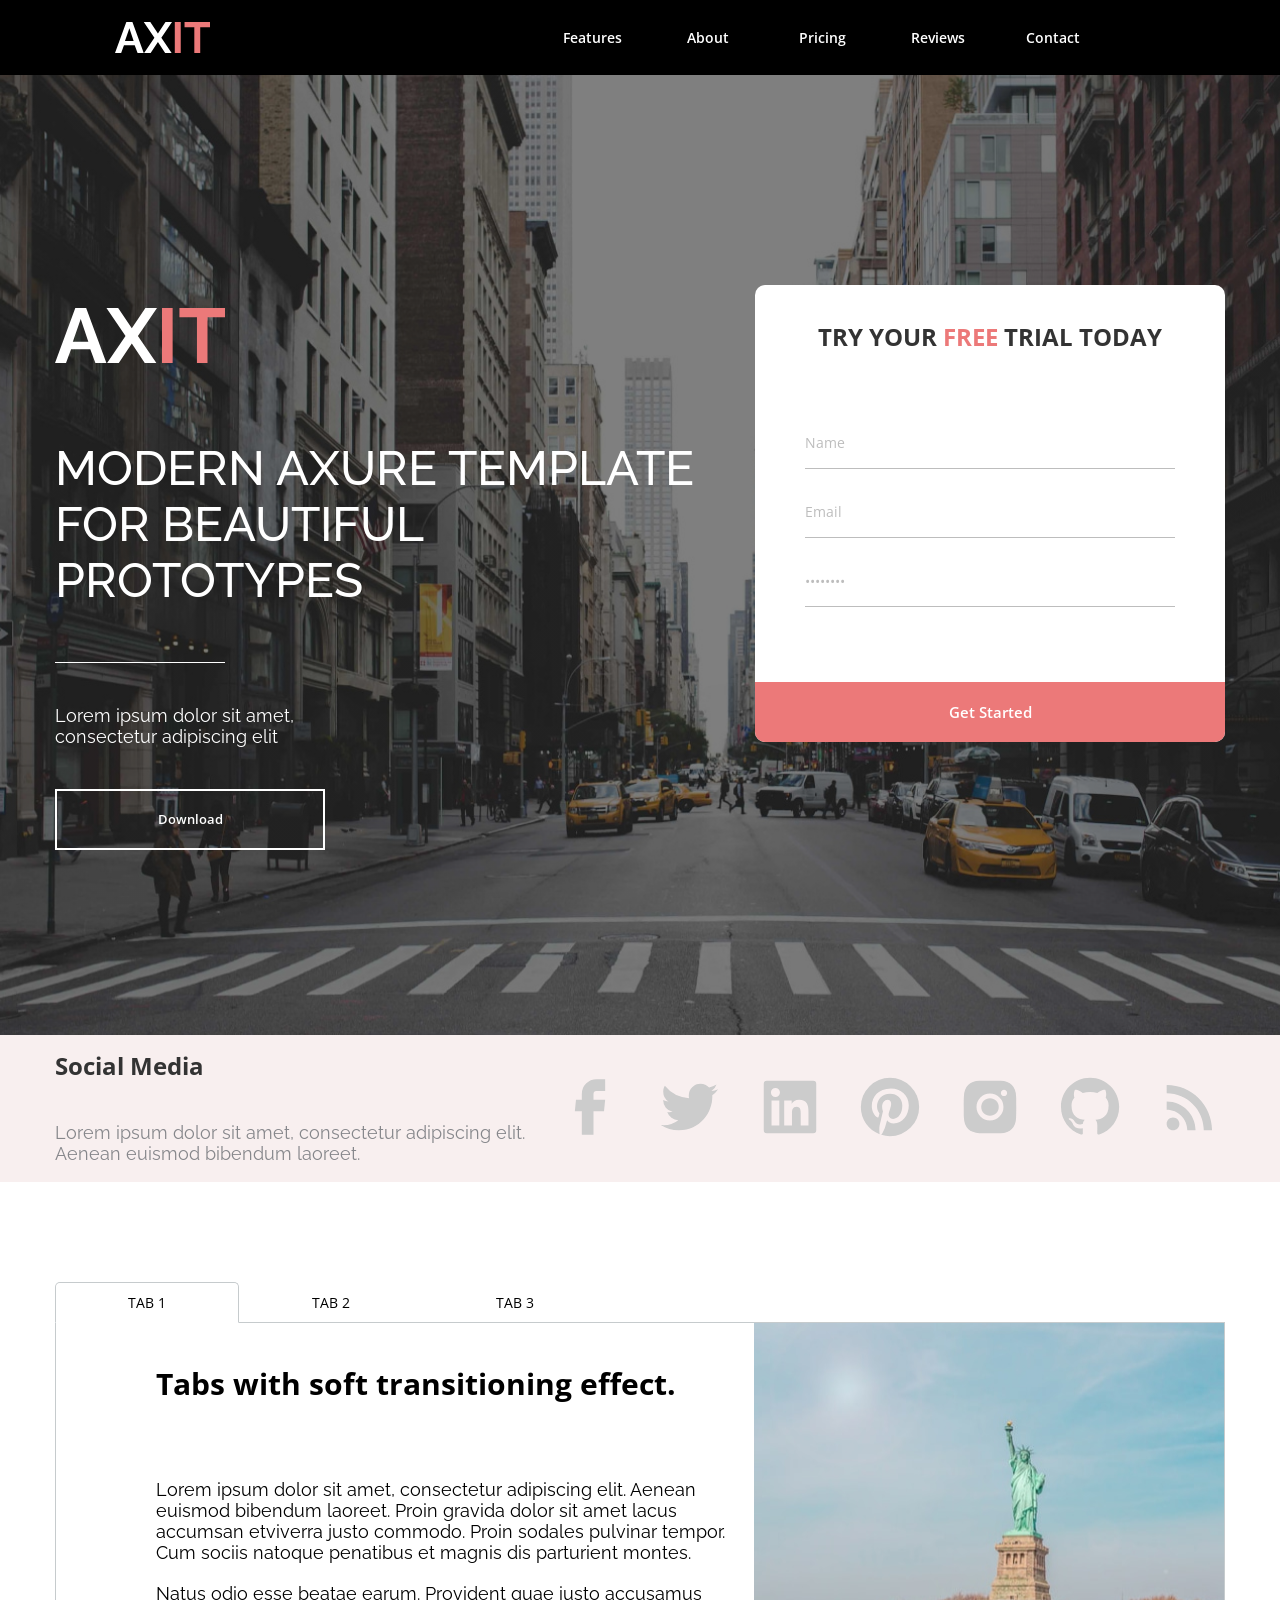
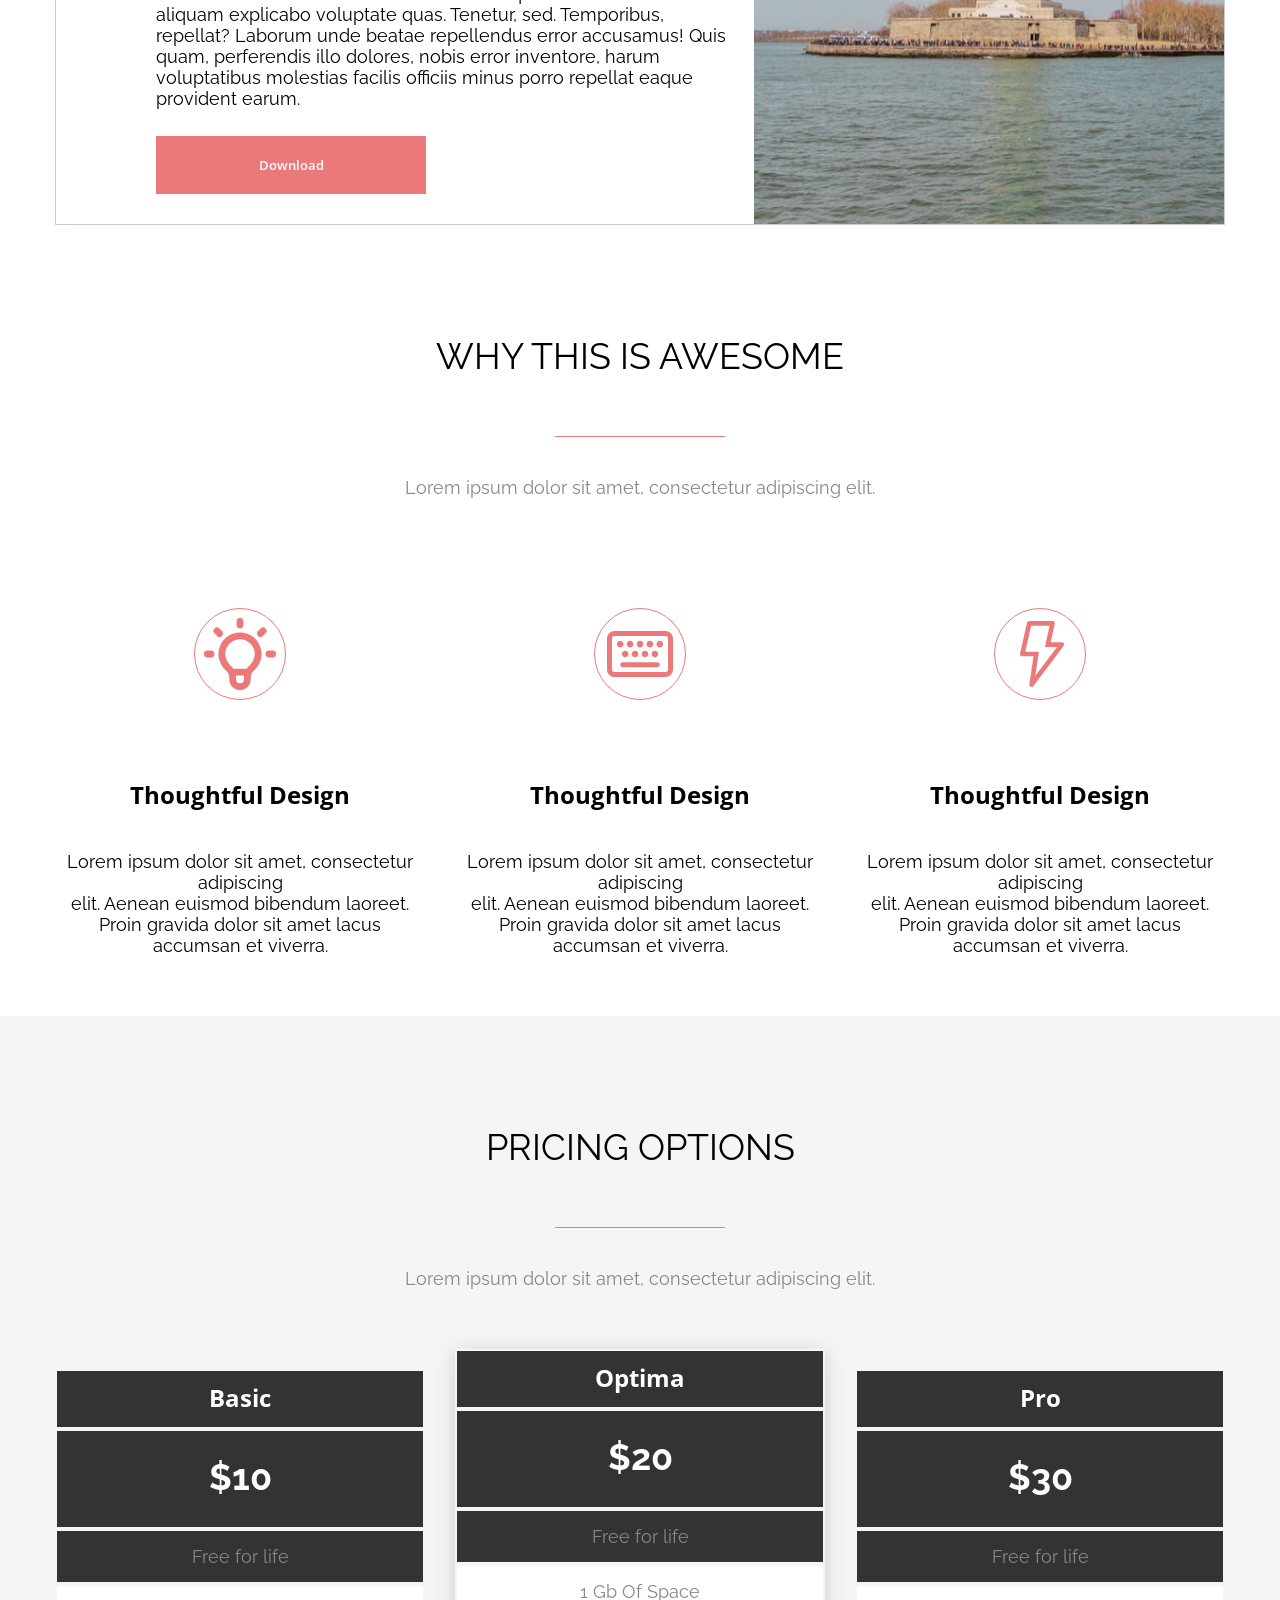
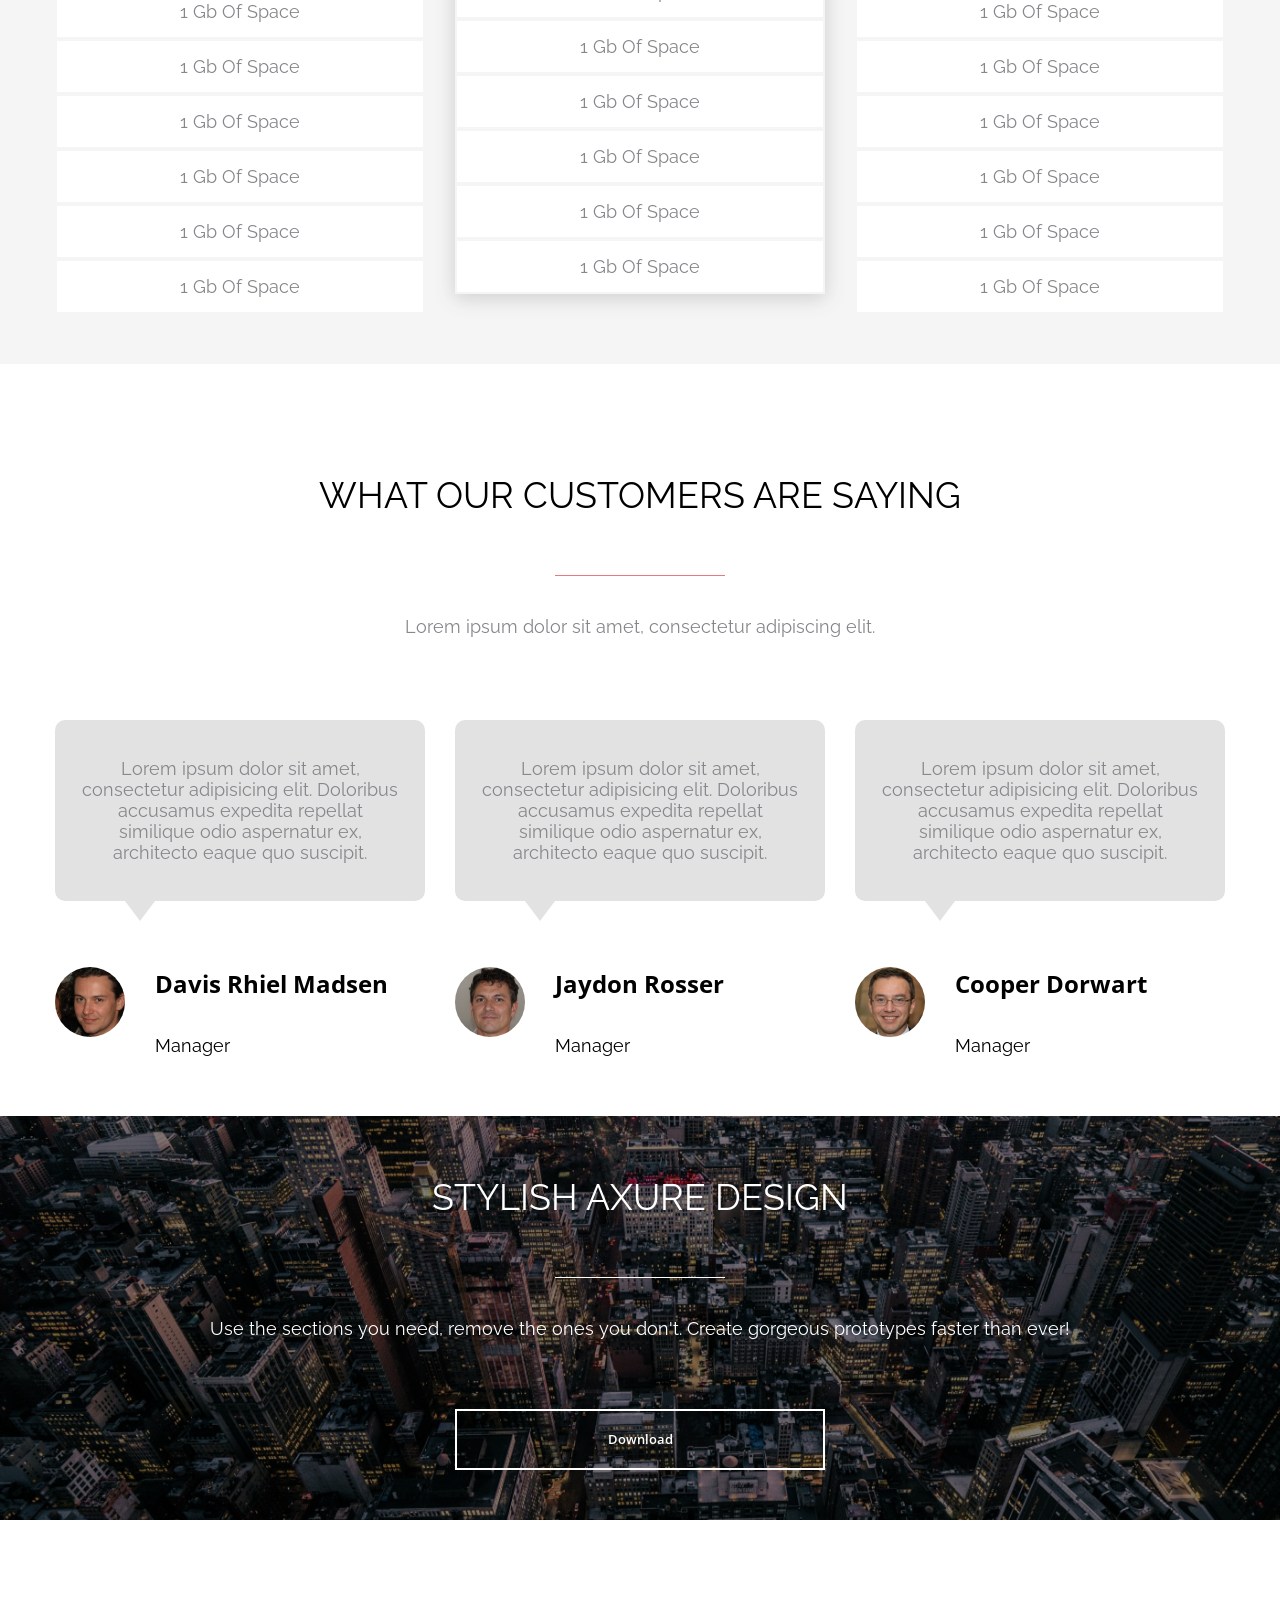
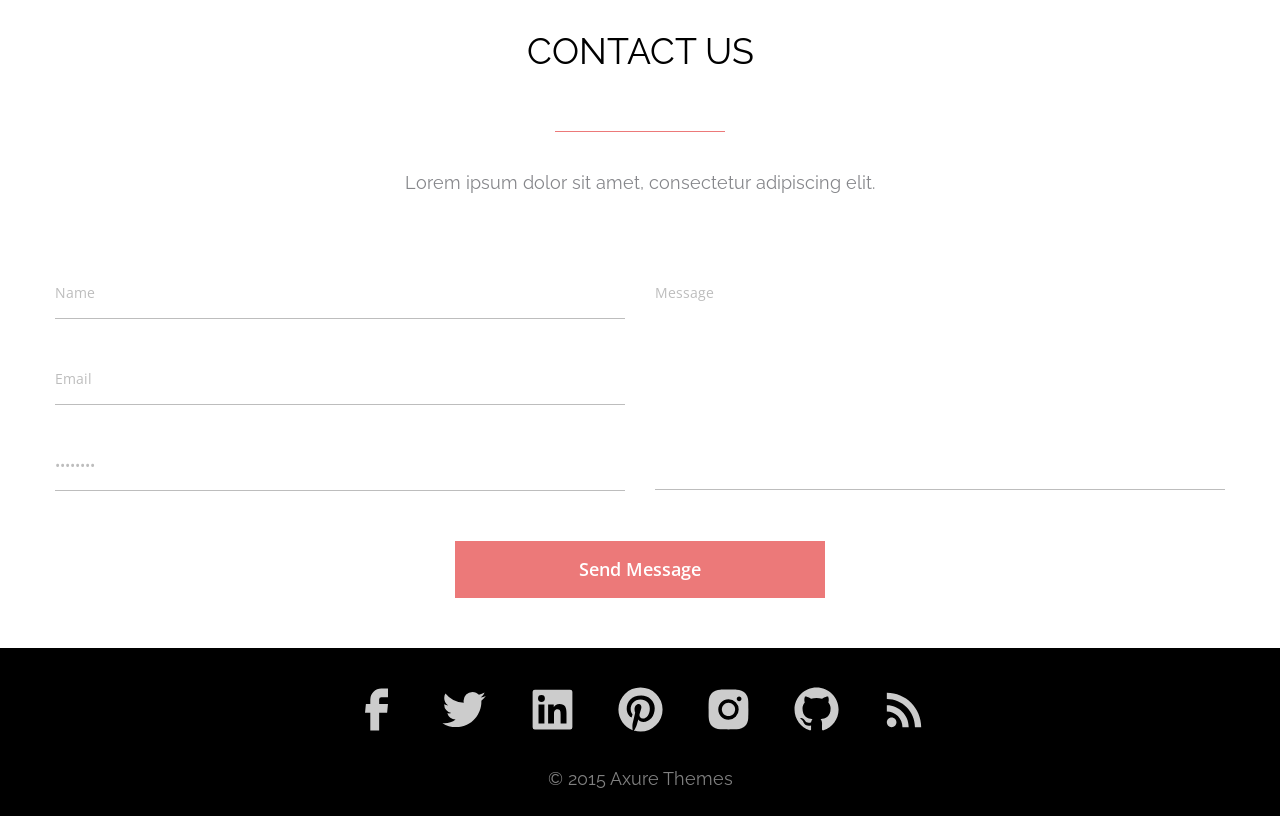
==== index.html @ 62d5d694 "L07 Added footer" ====
<!DOCTYPE html>
<html lang="en">

<head>
	<meta charset="UTF-8">
	<meta http-equiv="X-UA-Compatible" content="IE=edge">
	<meta name="viewport" content="width=device-width, initial-scale=1.0">
	<link rel="preconnect" href="https://fonts.googleapis.com">
	<link rel="preconnect" href="https://fonts.gstatic.com" crossorigin>
	<link
		href="https://fonts.googleapis.com/css2?family=Open+Sans:wght@400;600;700&family=Raleway:wght@400;500;700&display=swap"
		rel="stylesheet">
	<link rel="stylesheet" type="text/css" href="css/main.css">
	<title>Axit</title>
</head>

<body>

	<header class="header">
		<img src="img/logo@desktop.svg" alt="Axit logo" class="header__logo">
		<nav class="header__nav nav-list">
			<a href="" class="nav-list__item">
				features
			</a>
			<a href="" class="nav-list__item">
				About
			</a>
			<a href="" class="nav-list__item">
				Pricing
			</a>
			<a href="" class="nav-list__item">
				Reviews
			</a>
			<a href="" class="nav-list__item">
				Contact
			</a>
		</nav>
	</header>

	<main>

		<section class="banner-block">
			<div class="banner-block__container banner container">
				<div class="banner__info banner-info">
					<img src="img/logo@desktop.svg" alt="Axit logo" class="banner-info__logo">
					<h1 class="banner-info__title title">MODERN AXURE TEMPLATE FOR BEAUTIFUL PROTOTYPES</h1>
					<p class="banner-info__subtitle subtitle">Lorem ipsum dolor sit amet, consectetur adipiscing elit</p>
					<button type="button" class="banner-info__button button">Download</botton>
				</div>
				<div class="banner__form-wrap form-wrap">
					<p class="form-wrap__title">Try Your <span class="form-wrap__title--emphasis">FREE</span> Trial Today</p>
					<form action="" class="form-wrap__form form">
						<input type="text" name="name" value="name"class="form__item form-item">
						<input type="text" name="email" value="email"class="form__item form-item">
						<input type="password" name="password" value="password" class="form__item form-item">
						<input type="submit" value="get started" class="form__button form-button">
					</form>
				</div>
			</div>
		</section>

		<section class="social-block">
			<div class="social-block__wrap social-wrap container">
				<div class="social-wrap__info social-info">
					<h2 class="social-info__title">
						Social Media
					</h2>
					<p class="social-info__subtitle">
						Lorem ipsum dolor sit amet, consectetur adipiscing elit. Aenean euismod bibendum laoreet.
					</p>
				</div>
				<ul class="social-wrap__list link-list">
					<li class="link-list__item item">
						<a href="https://www.facebook.com/" class="item__link link">
							<img src="/img/facebook_icon@desktop.svg" alt="Facebook icon" class="link__img">
						</a>
					</li>
					<li class="link-list__item item">
						<a href="https://twitter.com/" class="item__link link">
							<img src="/img/twitter_icon@desktop.svg" alt="Twitter icon" class="link__img">
						</a>
					</li>
					<li class="link-list__item item">
						<a href="https://www.linkedin.com/" class="item__link link">
							<img src="/img/linkedin_icon@desktop.svg" alt="Linkedin icon" class="link__img">
						</a>
					</li>
					<li class="link-list__item item">
						<a href="https://www.pinterest.com/" class="item__link link">
							<img src="/img/pinterest_icon@desktop.svg" alt="Pinterest icon" class="link__img">
						</a>
					</li>
					<li class="link-list__item item">
						<a href="https://www.instagram.com/" class="item__link link">
							<img src="/img/instagram_icon@desktop.svg" alt="Instagram icon" class="link__img">
						</a>
					</li>
					<li class="link-list__item item">
						<a href="https://github.com/" class="item__link link">
							<img src="/img/github_icon@desktop.svg" alt="Github icon" class="link__img">
						</a>
					</li>
					<li class="link-list__item item">
						<a href="https://rss.com/" class="item__link link">
							<img src="/img/rss_icon@desktop.svg" alt="RSS icon" class="link__img">
						</a>
					</li>
				</ul>
			</div>
		</section>

		<div class="container">

			<section class="tabs-block">
				<ul class="tabs-block__list shortcuts-list">
					<li class="shortcuts-list__tag shortcuts-list__tag--active tag">
						<button type="button" class="tag__button">Tab 1</button>
					</li>
					<li class="shortcuts-list__tag tag">
						<button type="button" class="tag__button">Tab 2</button>
					</li>
					<li class="shortcuts-list__tag tag">
						<button type="button" class="tag__button">Tab 3</button>
					</li>
				</ul>
				<div class="tabs-block__tab tab">
					<div class="tab__wrap tab-info">
						<h2 class="tab-info__title">
							Tabs with soft transitioning effect.
						</h2>
						<p class="tab-info__text">
							Lorem ipsum dolor sit amet, consectetur adipiscing elit. Aenean euismod bibendum laoreet. Proin gravida dolor sit amet lacus accumsan etviverra justo commodo. Proin sodales pulvinar tempor. Cum sociis natoque penatibus et magnis dis parturient montes.
						</p>
						<p class="tab-info__text">
							Natus odio esse beatae earum. Provident quae iusto accusamus aliquam explicabo voluptate quas. Tenetur, sed. Temporibus, repellat? Laborum unde beatae repellendus error accusamus! Quis quam, perferendis illo dolores, nobis error inventore, harum voluptatibus molestias facilis officiis minus porro repellat eaque provident earum.
						</p>
						<button type="button" class="tab-info__button button">Download</button>
					</div>
					<img src="img/tabs_img_1@desktop.jpg" alt="First tab image" class="tab__img">
					<!-- <picture>
						<source srcset="img/Rectangle111@desktop.jpg" media="(min-width: 960px)">
						<img src="img/Rectangle111@tablet.jpg" alt="">
					</picture> -->
				</div>
			</section>

			<section class="awesome-block">
				<h2 class="awesome-block__title title">Why this is awesome</h2>
				<p class="awesome-block__subtitle subtitle">Lorem ipsum dolor sit amet, consectetur adipiscing elit.</p>
				<ul class="awesome-block__list benefits-list list">
					<li class="benefits-list__item benefit list-item">
						<h3 class="benefit__title benefit__title--first">Thoughtful Design</h3>
						<p class="benefit__text">
							Lorem ipsum dolor sit amet, consectetur adipiscing
							<br>
							elit. Aenean euismod bibendum laoreet. Proin gravida dolor sit amet lacus
							<br>
							accumsan et viverra.
						</p>
					</li>
					<li class="benefits-list__item benefit list-item">
						<h3 class="benefit__title benefit__title--second">Thoughtful Design</h3>
						<p class="benefit__text">
							Lorem ipsum dolor sit amet, consectetur adipiscing
							<br>
							elit. Aenean euismod bibendum laoreet. Proin gravida dolor sit amet lacus
							<br>
							accumsan et viverra.
						</p>
					</li>
					<li class="benefits-list__item benefit list-item">
						<h3 class="benefit__title benefit__title--third">Thoughtful Design</h3>
						<p class="benefit__text">
							Lorem ipsum dolor sit amet, consectetur adipiscing
							<br>
							elit. Aenean euismod bibendum laoreet. Proin gravida dolor sit amet lacus
							<br>
							accumsan et viverra.
						</p>
					</li>
				</ul>
			</section>

		</div>

		<section class="pricing-block">
			<div class="pricing-block__wrap pricing-info container">
				<h2 class="pricing-info__title title">Pricing options</h2>
				<p class="pricing-info__subtitle subtitle">Lorem ipsum dolor sit amet, consectetur adipiscing elit.</p>
				<ul class="pricing-info__list pricing-list list">
					<li class="pricing-list__item option list-item">
						<h3 class="option__name option-info-box">Basic</h3>
						<p class="option__cost option-info-box">$10</p>
						<p class="option__text option-info-box">Free for life</p>
						<ul class="option__list option-list">
							<li class="option-list__item">1 gb of space</li>
							<li class="option-list__item">1 gb of space</li>
							<li class="option-list__item">1 gb of space</li>
							<li class="option-list__item">1 gb of space</li>
							<li class="option-list__item">1 gb of space</li>
							<li class="option-list__item">1 gb of space</li>
						</ul>
					</li>
					<li class="pricing-list__item pricing-list__item--active option list-item">
						<h3 class="option__name option-info-box">Optima</h3>
						<p class="option__cost option-info-box">$20</p>
						<p class="option__text option-info-box">Free for life</p>
						<ul class="option__list option-list">
							<li class="option-list__item">1 gb of space</li>
							<li class="option-list__item">1 gb of space</li>
							<li class="option-list__item">1 gb of space</li>
							<li class="option-list__item">1 gb of space</li>
							<li class="option-list__item">1 gb of space</li>
							<li class="option-list__item">1 gb of space</li>
						</ul>
					</li>
					<li class="pricing-list__item option list-item">
						<h3 class="option__name option-info-box">Pro</h3>
						<p class="option__cost option-info-box">$30</p>
						<p class="option__text option-info-box">Free for life</p>
						<ul class="option__list">
							<li class="option-list__item">1 gb of space</li>
							<li class="option-list__item">1 gb of space</li>
							<li class="option-list__item">1 gb of space</li>
							<li class="option-list__item">1 gb of space</li>
							<li class="option-list__item">1 gb of space</li>
							<li class="option-list__item">1 gb of space</li>
						</ul>
					</li>
				</ul>
			</div>
		  </section>
		
		<div class="container">
			<section class="customers-block">
				<h2 class="customers-block__title title">what our customers are saying</h2>
				<p class="customers-block__subtitle subtitle">Lorem ipsum dolor sit amet, consectetur adipiscing elit.</p>
				<ul class="customers-block__list comments-list list">
					<li class="comments-list__item list-item comment">
						<div class="comment__block comment-block">
							<p class="comment-block__text">
								Lorem ipsum dolor sit amet, consectetur adipisicing elit. Doloribus accusamus expedita repellat similique odio aspernatur ex, architecto eaque quo suscipit.
							</p>
						</div>
						<div class="comment__customer user">
							<img src="img/customer_avatar_1@desktop.jpg" alt="Davis Rhiel Madsen avatar" class="customer__avatar">
							<div class="customer__info customer-info">
								<h3 class="customer-info__name">Davis Rhiel Madsen</h3>
								<p class="customer-info__career">Manager</p>
							</div>
						</div>
					</li>
					<li class="comments-list__item list-item comment">
						<div class="comment__block comment-block">
							<p class="comment-block__text">
								Lorem ipsum dolor sit amet, consectetur adipisicing elit. Doloribus accusamus expedita repellat similique odio aspernatur ex, architecto eaque quo suscipit.
							</p>
						</div>
						<div class="comment__customer user">
							<img src="img/customer_avatar_2@desktop.jpg" alt="Jaydon Rosser avatar" class="customer__avatar">
							<div class="customer__info customer-info">
								<h3 class="customer-info__name">Jaydon Rosser</h3>
								<p class="customer-info__career">Manager</p>
							</div>
						</div>
					</li>
					<li class="comments-list__item list-item comment">
						<div class="comment__block comment-block">
							<p class="comment-block__text">
								Lorem ipsum dolor sit amet, consectetur adipisicing elit. Doloribus accusamus expedita repellat similique odio aspernatur ex, architecto eaque quo suscipit.
							</p>
						</div>
						<div class="comment__customer user">
							<img src="img/customer_avatar_3@desktop.jpg" alt="Cooper Dorwart avatar" class="customer__avatar">
							<div class="customer__info customer-info">
								<h3 class="customer-info__name">Cooper Dorwart</h3>
								<p class="customer-info__career">Manager</p>
							</div>
						</div>
					</li>
				</ul>
			</section>
		</div>

		<section class="design-block">
			<div class="design-block__wrap design-info container">
				<h2 class="design-info__title title">
					stylish axure design
				</h2>
				<p class="design-info__subtitle subtitle">
					Use the sections you need, remove the ones you don't.  Create gorgeous prototypes faster than ever!
				</p>
				<button type="button" class="design-info__button button">
					Download
				</button>
			</div>	
		</section>

		<div class="container">
			<section class="contact-block">
				<h2 class="contact-block__title title">contact us</h2>
				<p class="contact-block__subtitle subtitle">Lorem ipsum dolor sit amet, consectetur adipiscing elit.</p>
				<form action="" class="contact-block__form contact-form">
					<div class="contact-form__box form-box">
						<input type="text" name="name" value="name"class="form-box__item form-item">
						<input type="text" name="email" value="email"class="form-box__item form-item">
						<input type="password" name="password" value="password" class="form-box__item form-item">
					</div>
					<textarea name="description" cols="30" rows="10" class="contact-form__text form-item">Message</textarea>
					<input type="submit" value="Send Message" class="contact-form__button form-button">
				</form>
			</section>
		</div>

	</main>

	<footer class="footer">
		<ul class="footer__list footer-list">
			<li class="footer-list__item footer-item">
				<a href="https://www.facebook.com/" class="footer-item__link footer-link">
					<img src="/img/facebook_icon@desktop.svg" alt="Facebook icon" class="footer-link__img">
				</a>
			</li>
			<li class="footer-list__item footer-item">
				<a href="https://twitter.com/" class="footer-item__link footer-link">
					<img src="/img/twitter_icon@desktop.svg" alt="Twitter icon" class="footer-link__img">
				</a>
			</li>
			<li class="footer-list__item footer-item">
				<a href="https://www.linkedin.com/" class="footer-item__link footer-link">
					<img src="/img/linkedin_icon@desktop.svg" alt="Linkedin icon" class="footer-link__img">
				</a>
			</li>
			<li class="footer-list__item footer-item">
				<a href="https://www.pinterest.com/" class="footer-item__link footer-link">
					<img src="/img/pinterest_icon@desktop.svg" alt="Pinterest icon" class="footer-link__img">
				</a>
			</li>
			<li class="footer-list__item footer-item">
				<a href="https://www.instagram.com/" class="footer-item__link footer-link">
					<img src="/img/instagram_icon@desktop.svg" alt="Instagram icon" class="footer-link__img">
				</a>
			</li>
			<li class="footer-list__item footer-item">
				<a href="https://github.com/" class="footer-item__link footer-link">
					<img src="/img/github_icon@desktop.svg" alt="Github icon" class="footer-link__img">
				</a>
			</li>
			<li class="footer-list__item footer-item">
				<a href="https://rss.com/" class="footer-item__link footer-link">
					<img src="/img/rss_icon@desktop.svg" alt="RSS icon" class="footer-link__img">
				</a>
			</li>
		</ul>
		<p class="footer__copyright">
			&copy; 2015 Axure Themes
		</p>
	</footer>

</body>

</html>
---- css/main.css ----
@import "general.css";
@import "header.css";
@import "banner-block.css";
@import "social-block.css";
@import "tabs-block.css";
@import "awesome-block.css";
@import "pricing-block.css";
@import "customers-block.css";
@import "design-block.css";
@import "contact-block.css";
@import "footer.css";
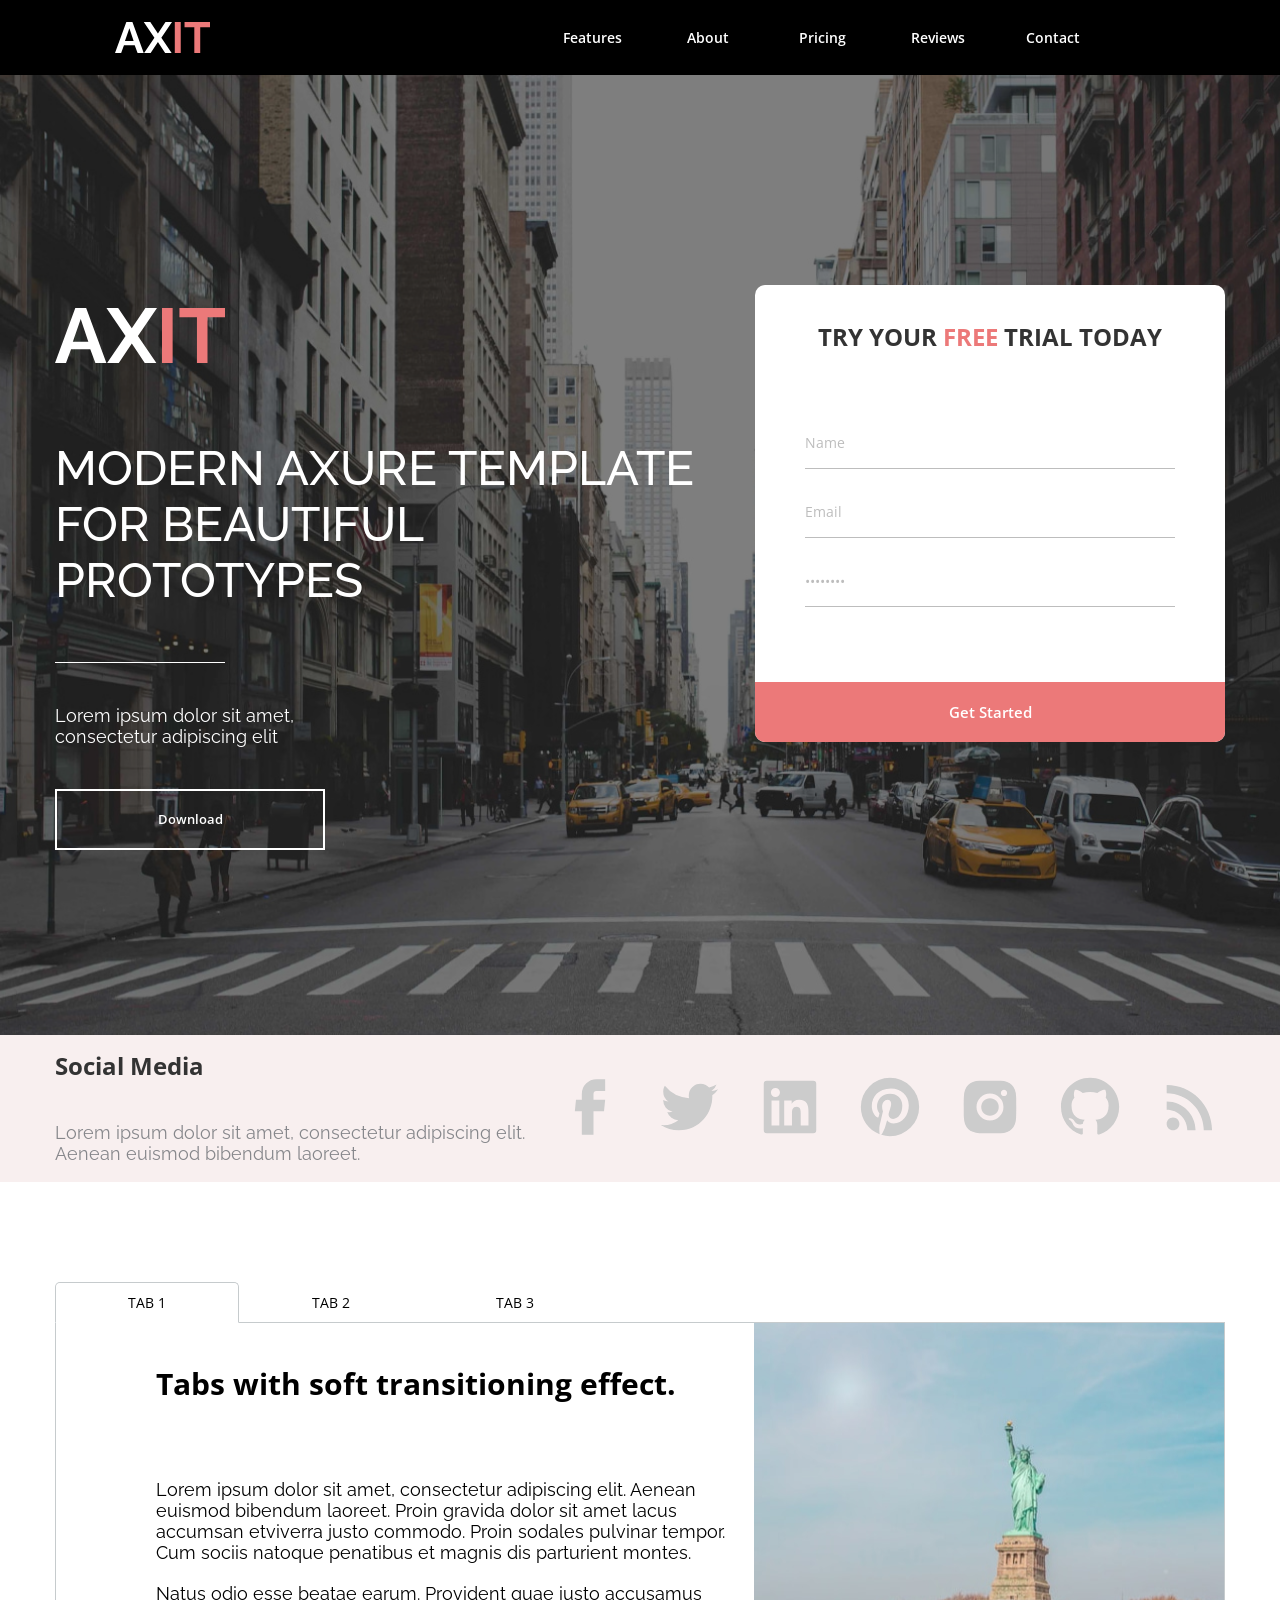
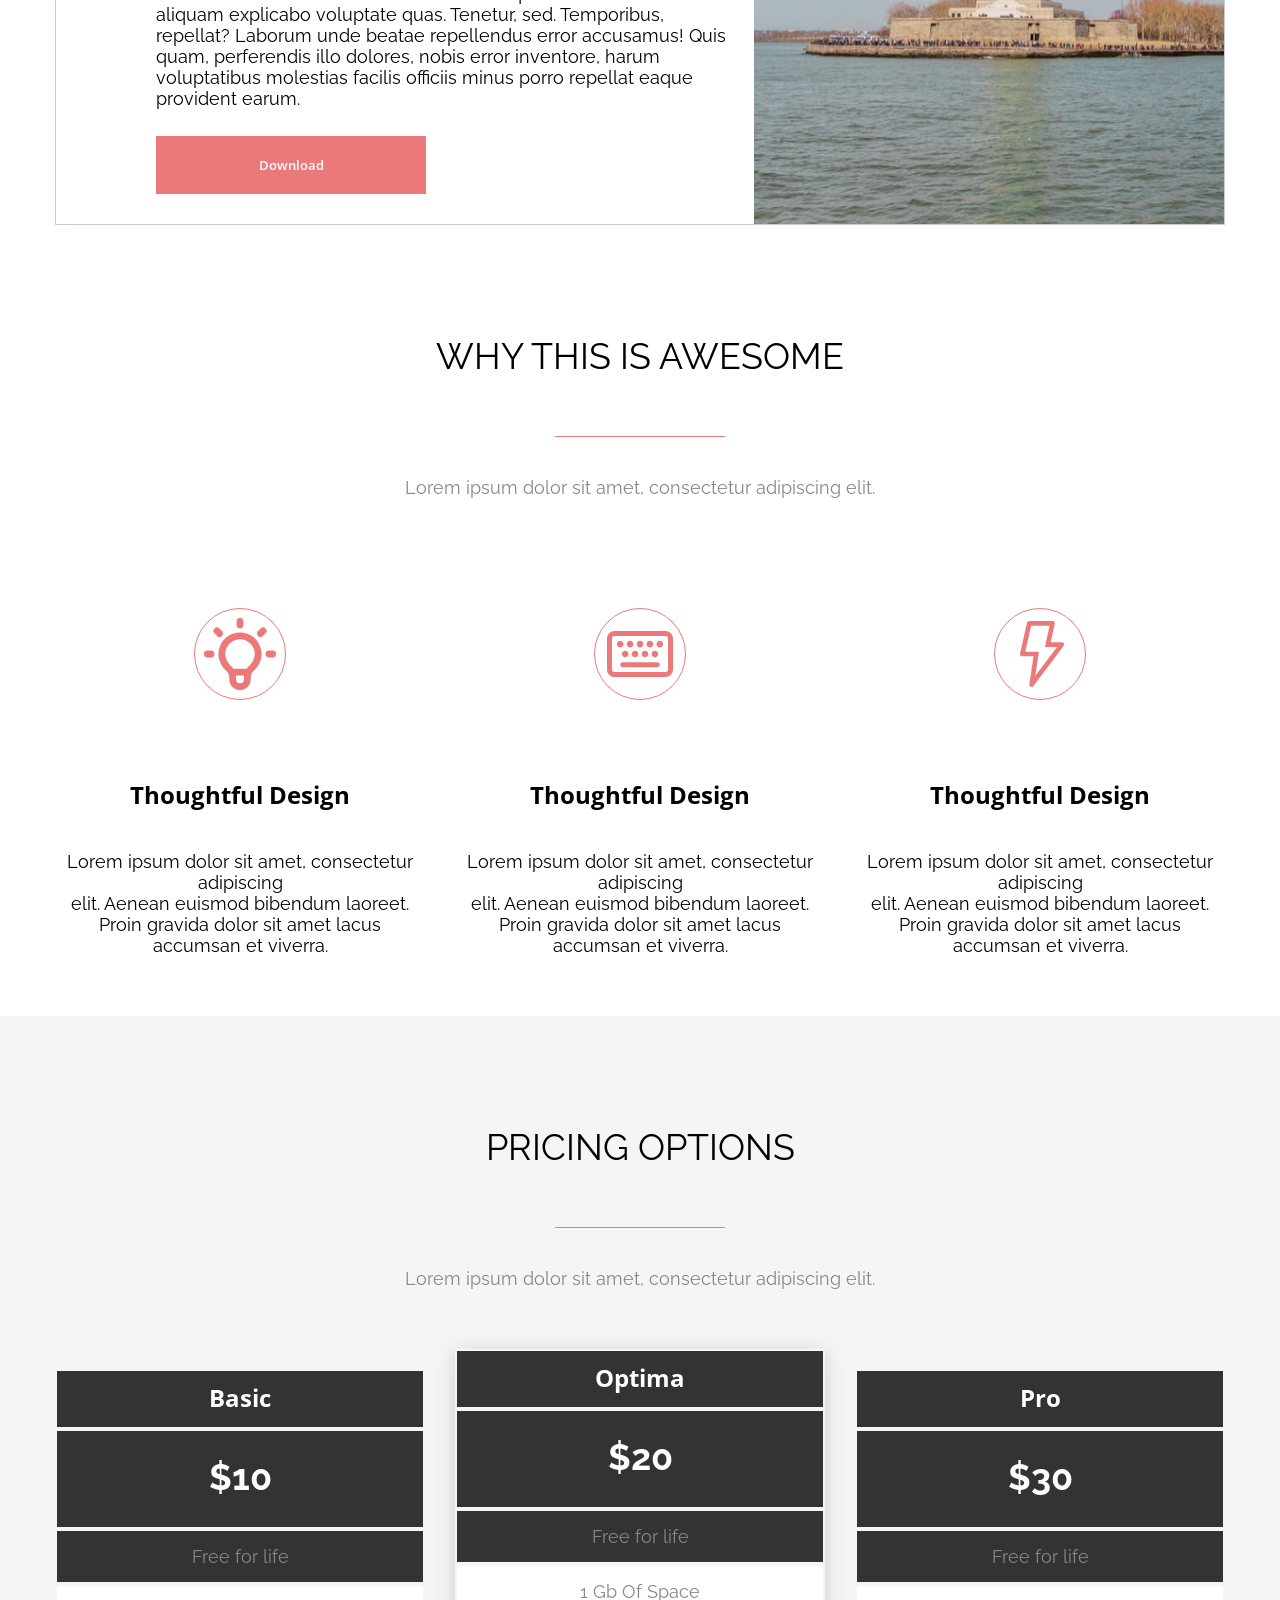
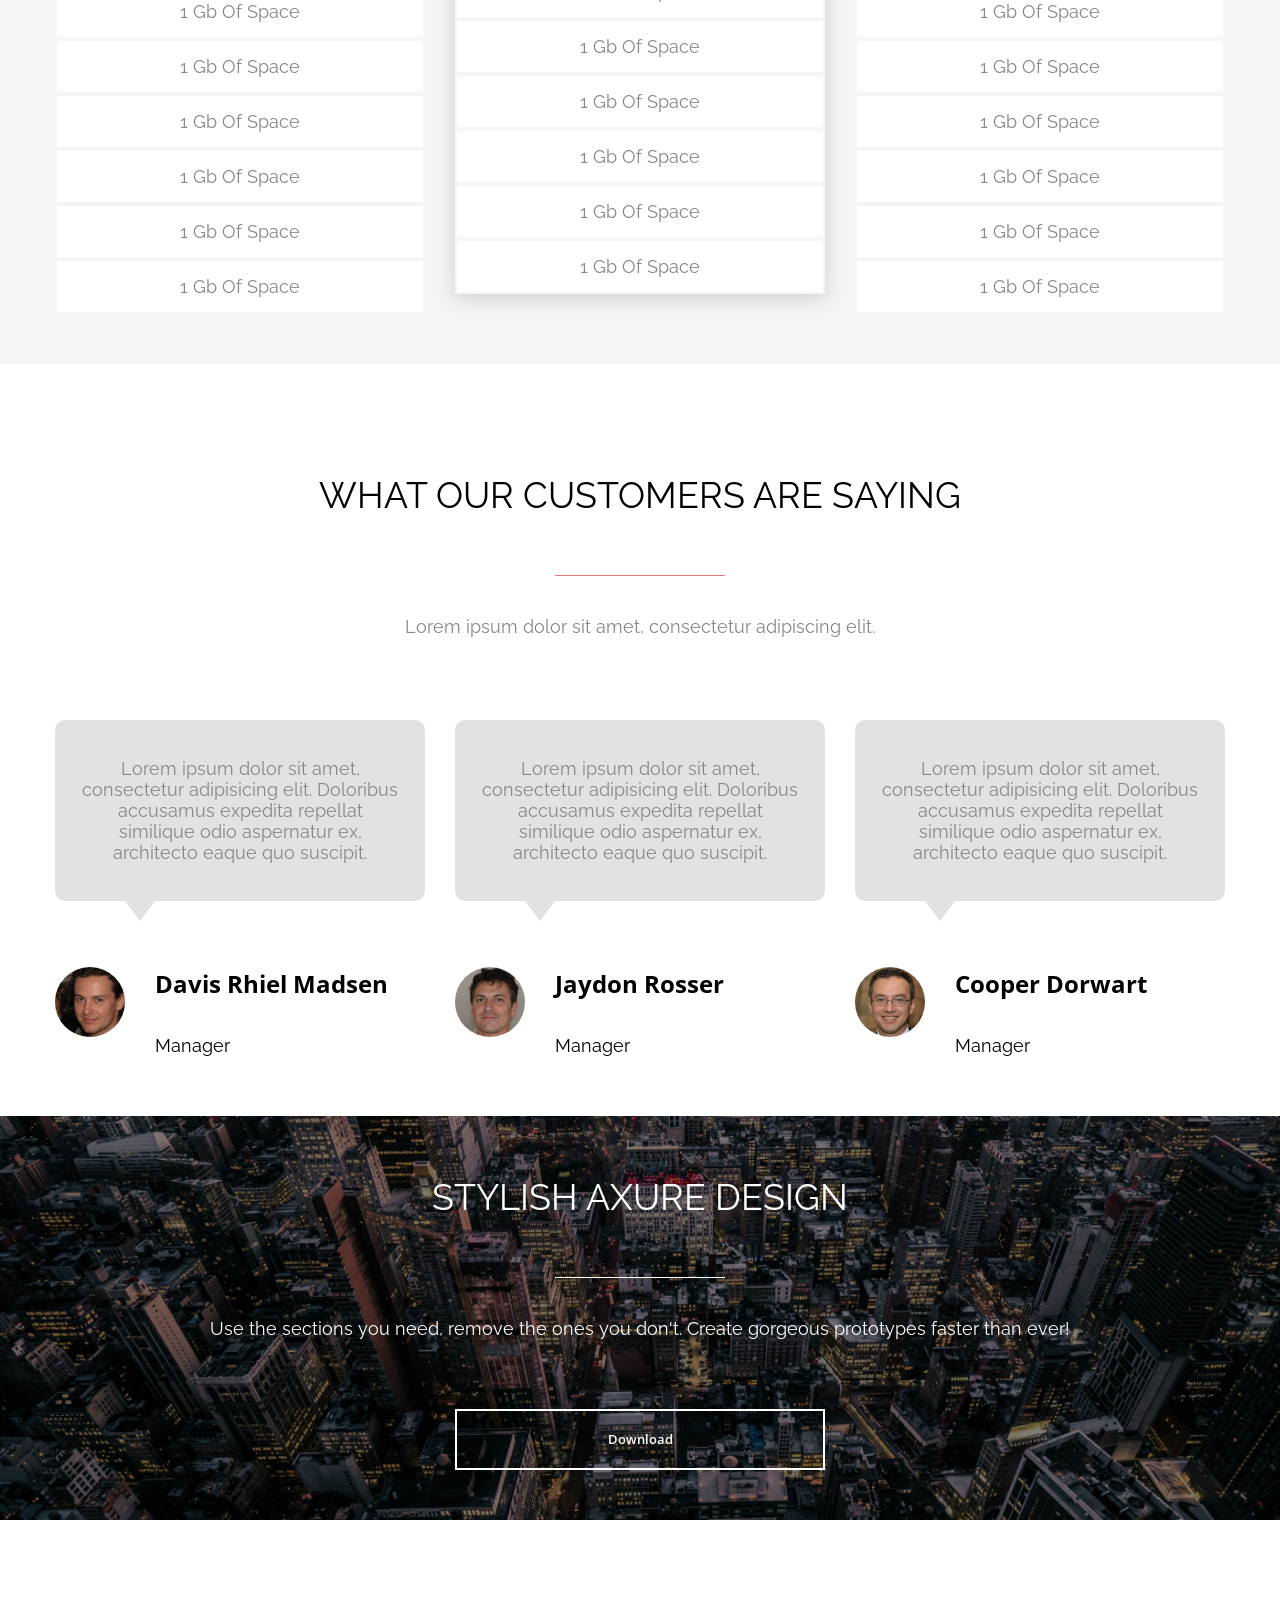
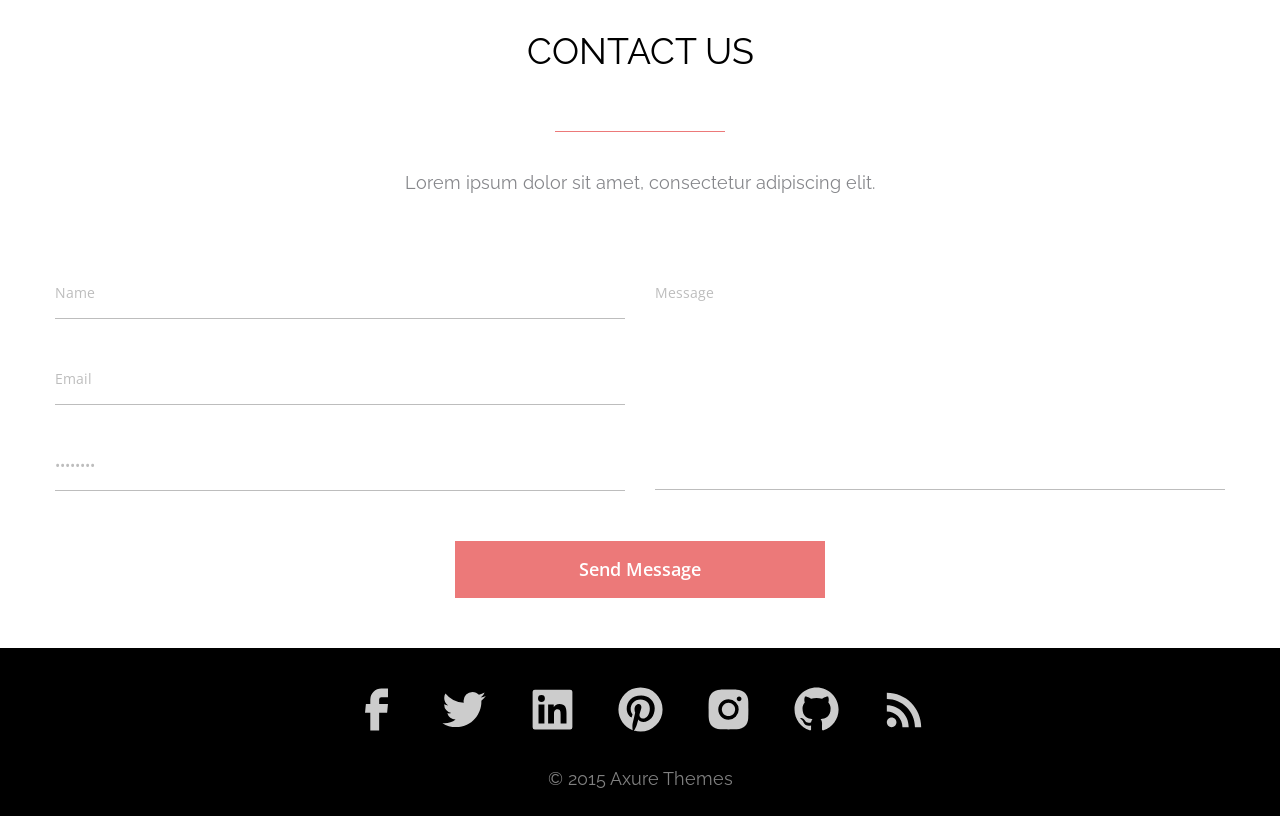
==== commit c55399e3: "L07 Fixed background image transparency" ====
--- a/index.html
+++ b/index.html
@@ -19,19 +19,19 @@
 	<header class="header">
 		<img src="img/logo@desktop.svg" alt="Axit logo" class="header__logo">
 		<nav class="header__nav nav-list">
-			<a href="" class="nav-list__item">
+			<a href="#features" class="nav-list__item">
 				features
 			</a>
-			<a href="" class="nav-list__item">
+			<a href="#about" class="nav-list__item">
 				About
 			</a>
-			<a href="" class="nav-list__item">
+			<a href="#pricing" class="nav-list__item">
 				Pricing
 			</a>
-			<a href="" class="nav-list__item">
+			<a href="#reviews" class="nav-list__item">
 				Reviews
 			</a>
-			<a href="" class="nav-list__item">
+			<a href="#contact" class="nav-list__item">
 				Contact
 			</a>
 		</nav>
@@ -40,6 +40,7 @@
 	<main>
 
 		<section class="banner-block">
+			<div class="overlay">
 			<div class="banner-block__container banner container">
 				<div class="banner__info banner-info">
 					<img src="img/logo@desktop.svg" alt="Axit logo" class="banner-info__logo">
@@ -56,7 +57,9 @@
 						<input type="submit" value="get started" class="form__button form-button">
 					</form>
 				</div>
+			</div>	
 			</div>
+			
 		</section>
 
 		<section class="social-block">
@@ -111,7 +114,7 @@
 
 		<div class="container">
 
-			<section class="tabs-block">
+			<section id="features" class="tabs-block">
 				<ul class="tabs-block__list shortcuts-list">
 					<li class="shortcuts-list__tag shortcuts-list__tag--active tag">
 						<button type="button" class="tag__button">Tab 1</button>
@@ -144,7 +147,7 @@
 				</div>
 			</section>
 
-			<section class="awesome-block">
+			<section id="about" class="awesome-block">
 				<h2 class="awesome-block__title title">Why this is awesome</h2>
 				<p class="awesome-block__subtitle subtitle">Lorem ipsum dolor sit amet, consectetur adipiscing elit.</p>
 				<ul class="awesome-block__list benefits-list list">
@@ -183,7 +186,7 @@
 
 		</div>
 
-		<section class="pricing-block">
+		<section id="pricing" class="pricing-block">
 			<div class="pricing-block__wrap pricing-info container">
 				<h2 class="pricing-info__title title">Pricing options</h2>
 				<p class="pricing-info__subtitle subtitle">Lorem ipsum dolor sit amet, consectetur adipiscing elit.</p>
@@ -232,7 +235,7 @@
 		  </section>
 		
 		<div class="container">
-			<section class="customers-block">
+			<section id="reviews" class="customers-block">
 				<h2 class="customers-block__title title">what our customers are saying</h2>
 				<p class="customers-block__subtitle subtitle">Lorem ipsum dolor sit amet, consectetur adipiscing elit.</p>
 				<ul class="customers-block__list comments-list list">
@@ -283,6 +286,7 @@
 		</div>
 
 		<section class="design-block">
+			<div class="overlay">
 			<div class="design-block__wrap design-info container">
 				<h2 class="design-info__title title">
 					stylish axure design
@@ -293,11 +297,12 @@
 				<button type="button" class="design-info__button button">
 					Download
 				</button>
-			</div>	
+			</div>		
+			</div>
 		</section>
 
 		<div class="container">
-			<section class="contact-block">
+			<section id="contact" class="contact-block">
 				<h2 class="contact-block__title title">contact us</h2>
 				<p class="contact-block__subtitle subtitle">Lorem ipsum dolor sit amet, consectetur adipiscing elit.</p>
 				<form action="" class="contact-block__form contact-form">
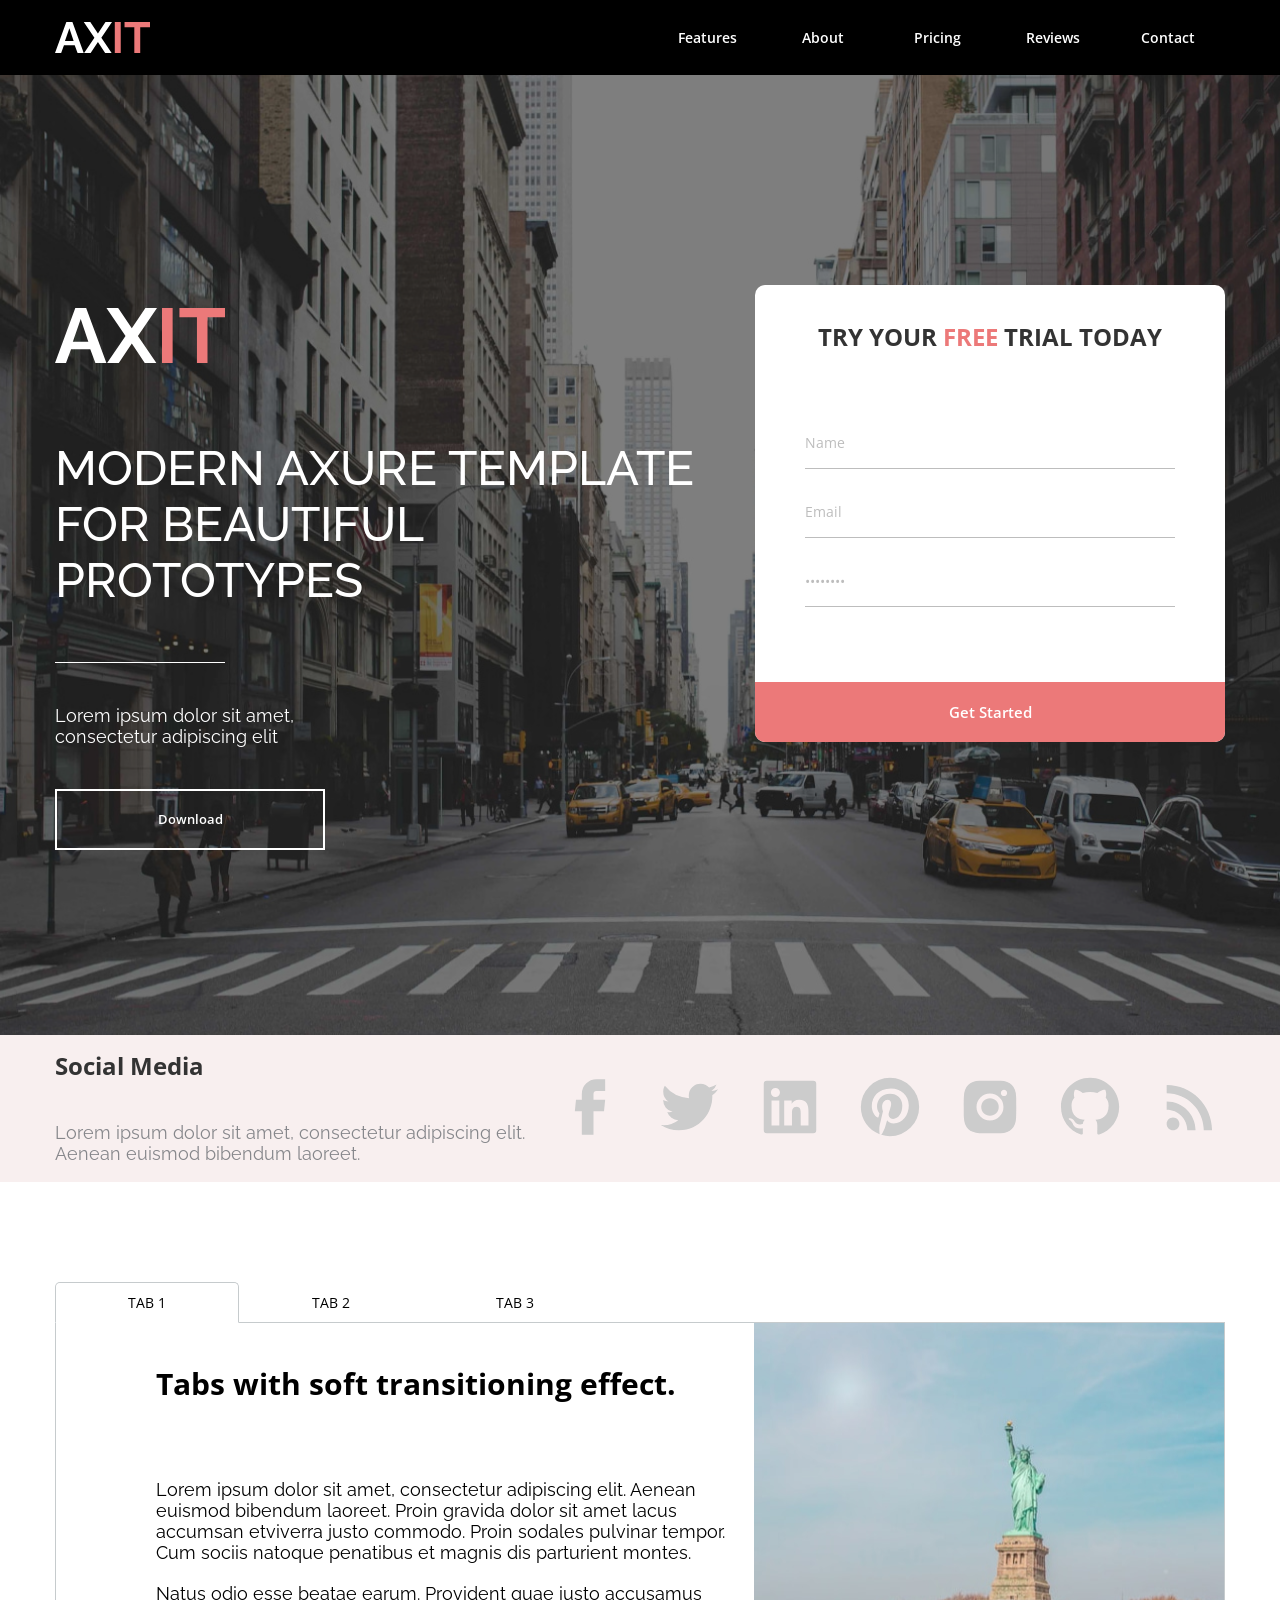
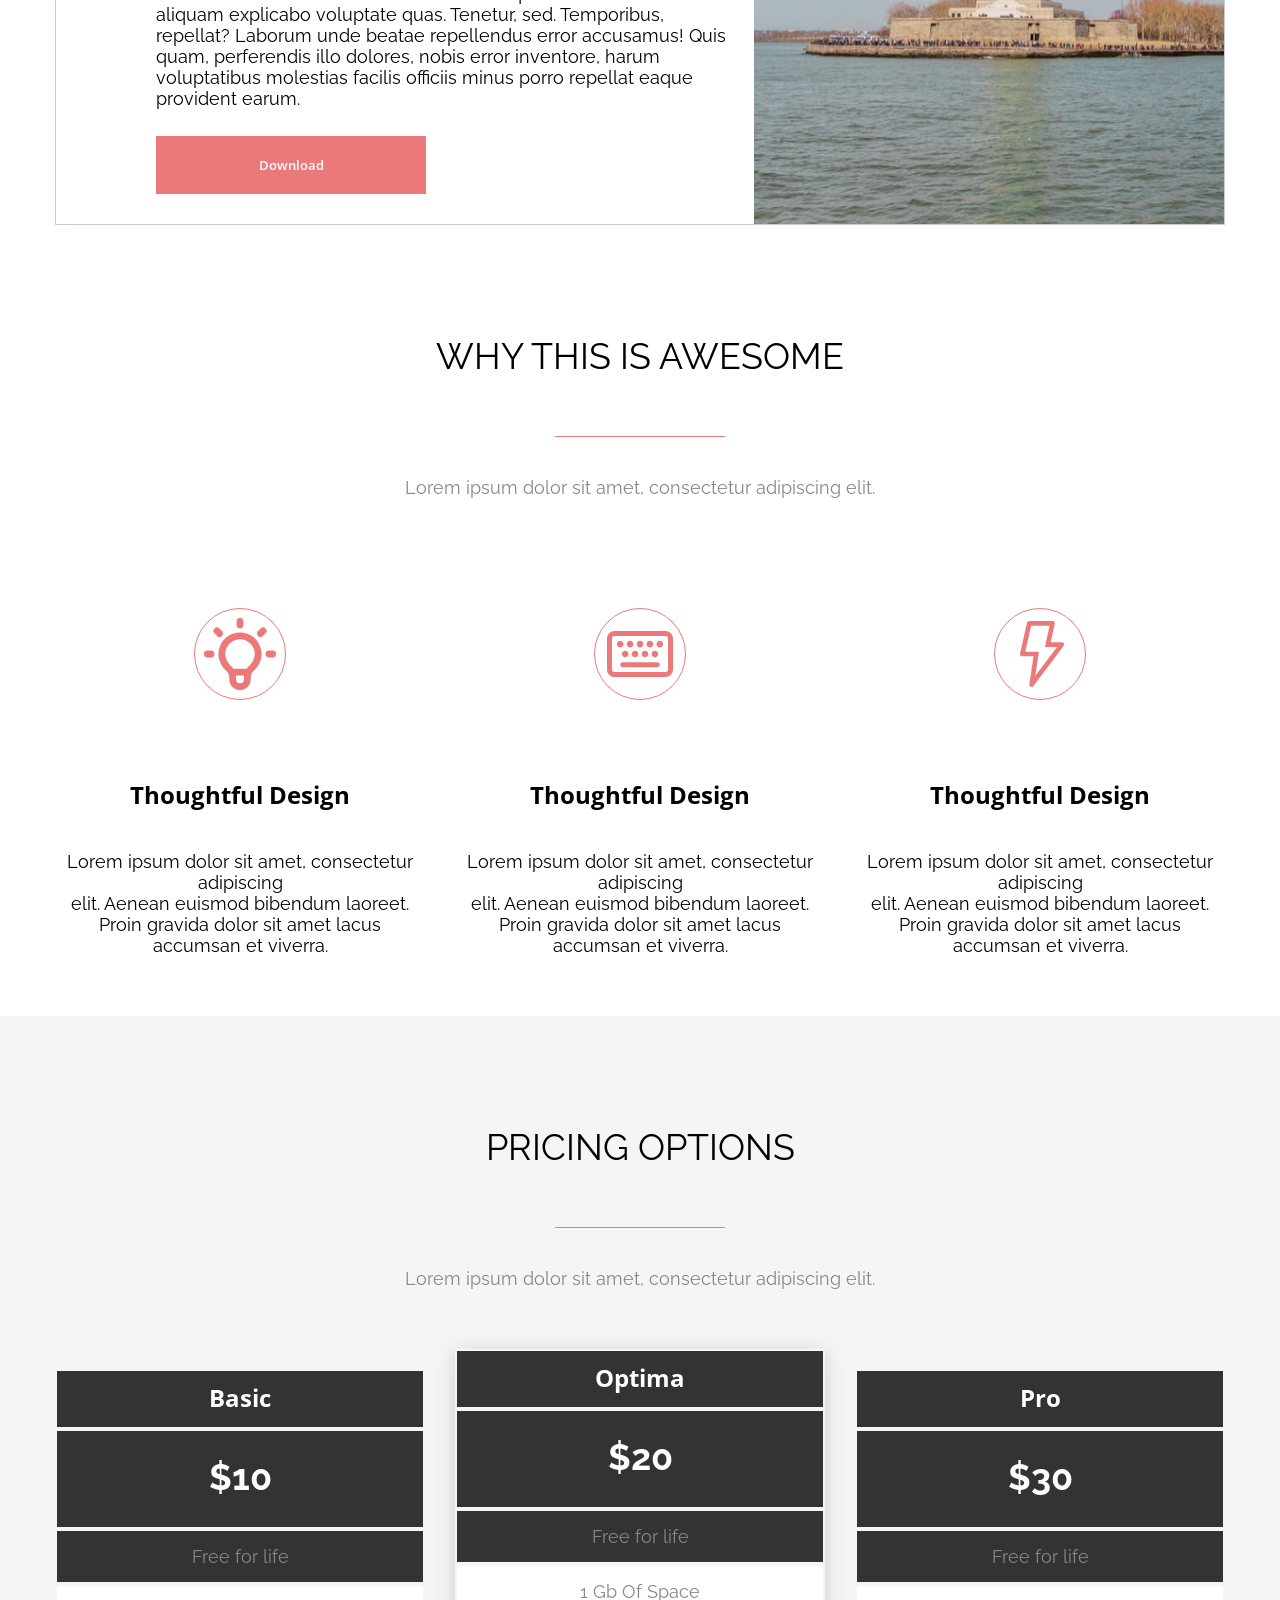
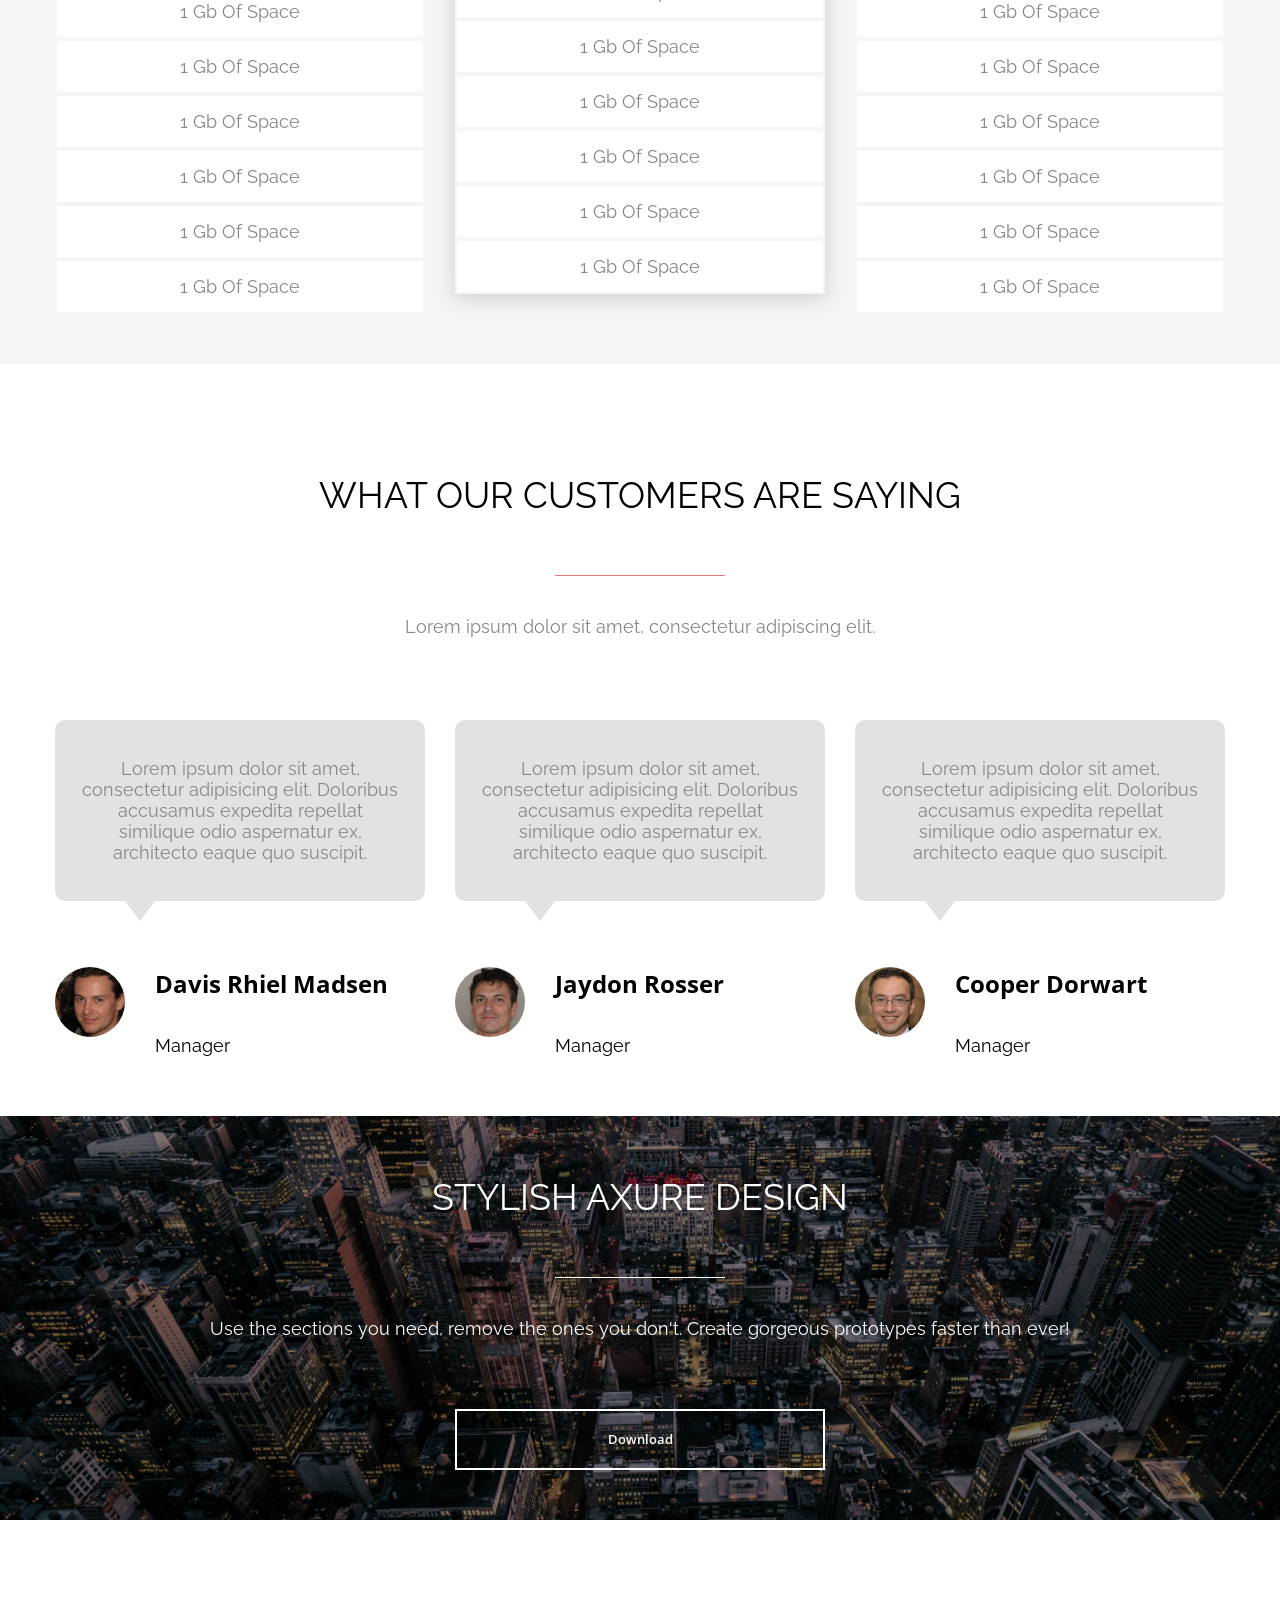
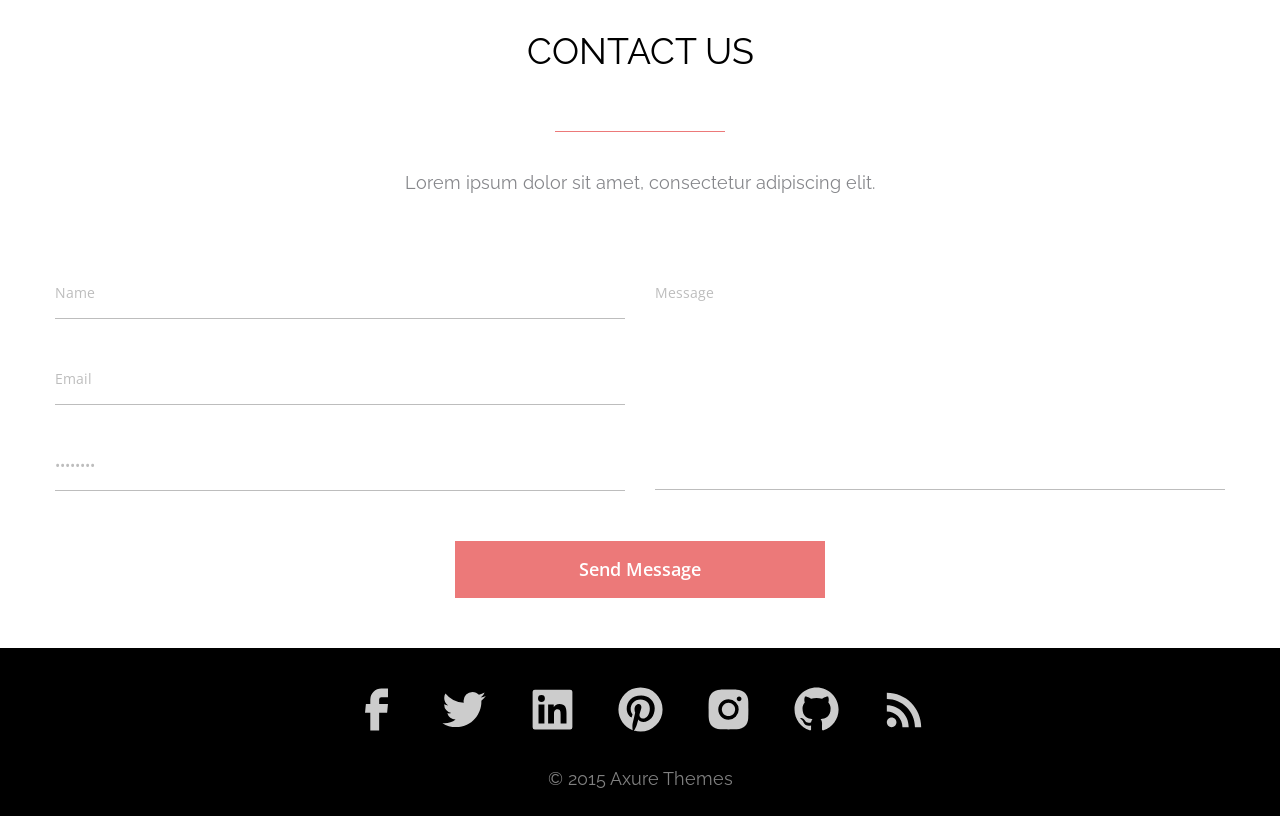
==== commit 67bda612: "L07 Fixed bugs" ====
--- a/index.html
+++ b/index.html
@@ -16,25 +16,27 @@
 
 <body>
 
-	<header class="header">
-		<img src="img/logo@desktop.svg" alt="Axit logo" class="header__logo">
-		<nav class="header__nav nav-list">
-			<a href="#features" class="nav-list__item">
-				features
-			</a>
-			<a href="#about" class="nav-list__item">
-				About
-			</a>
-			<a href="#pricing" class="nav-list__item">
-				Pricing
-			</a>
-			<a href="#reviews" class="nav-list__item">
-				Reviews
-			</a>
-			<a href="#contact" class="nav-list__item">
-				Contact
-			</a>
-		</nav>
+	<header class="header-block">
+		<div class="header-block__wrap header container">
+			<img src="img/logo@desktop.svg" alt="Axit logo" class="header__logo">
+			<nav class="header__nav nav-list">
+				<a href="#features" class="nav-list__item">
+					features
+				</a>
+				<a href="#about" class="nav-list__item">
+					About
+				</a>
+				<a href="#pricing" class="nav-list__item">
+					Pricing
+				</a>
+				<a href="#reviews" class="nav-list__item">
+					Reviews
+				</a>
+				<a href="#contact" class="nav-list__item">
+					Contact
+				</a>
+			</nav>	
+		</div>
 	</header>
 
 	<main>
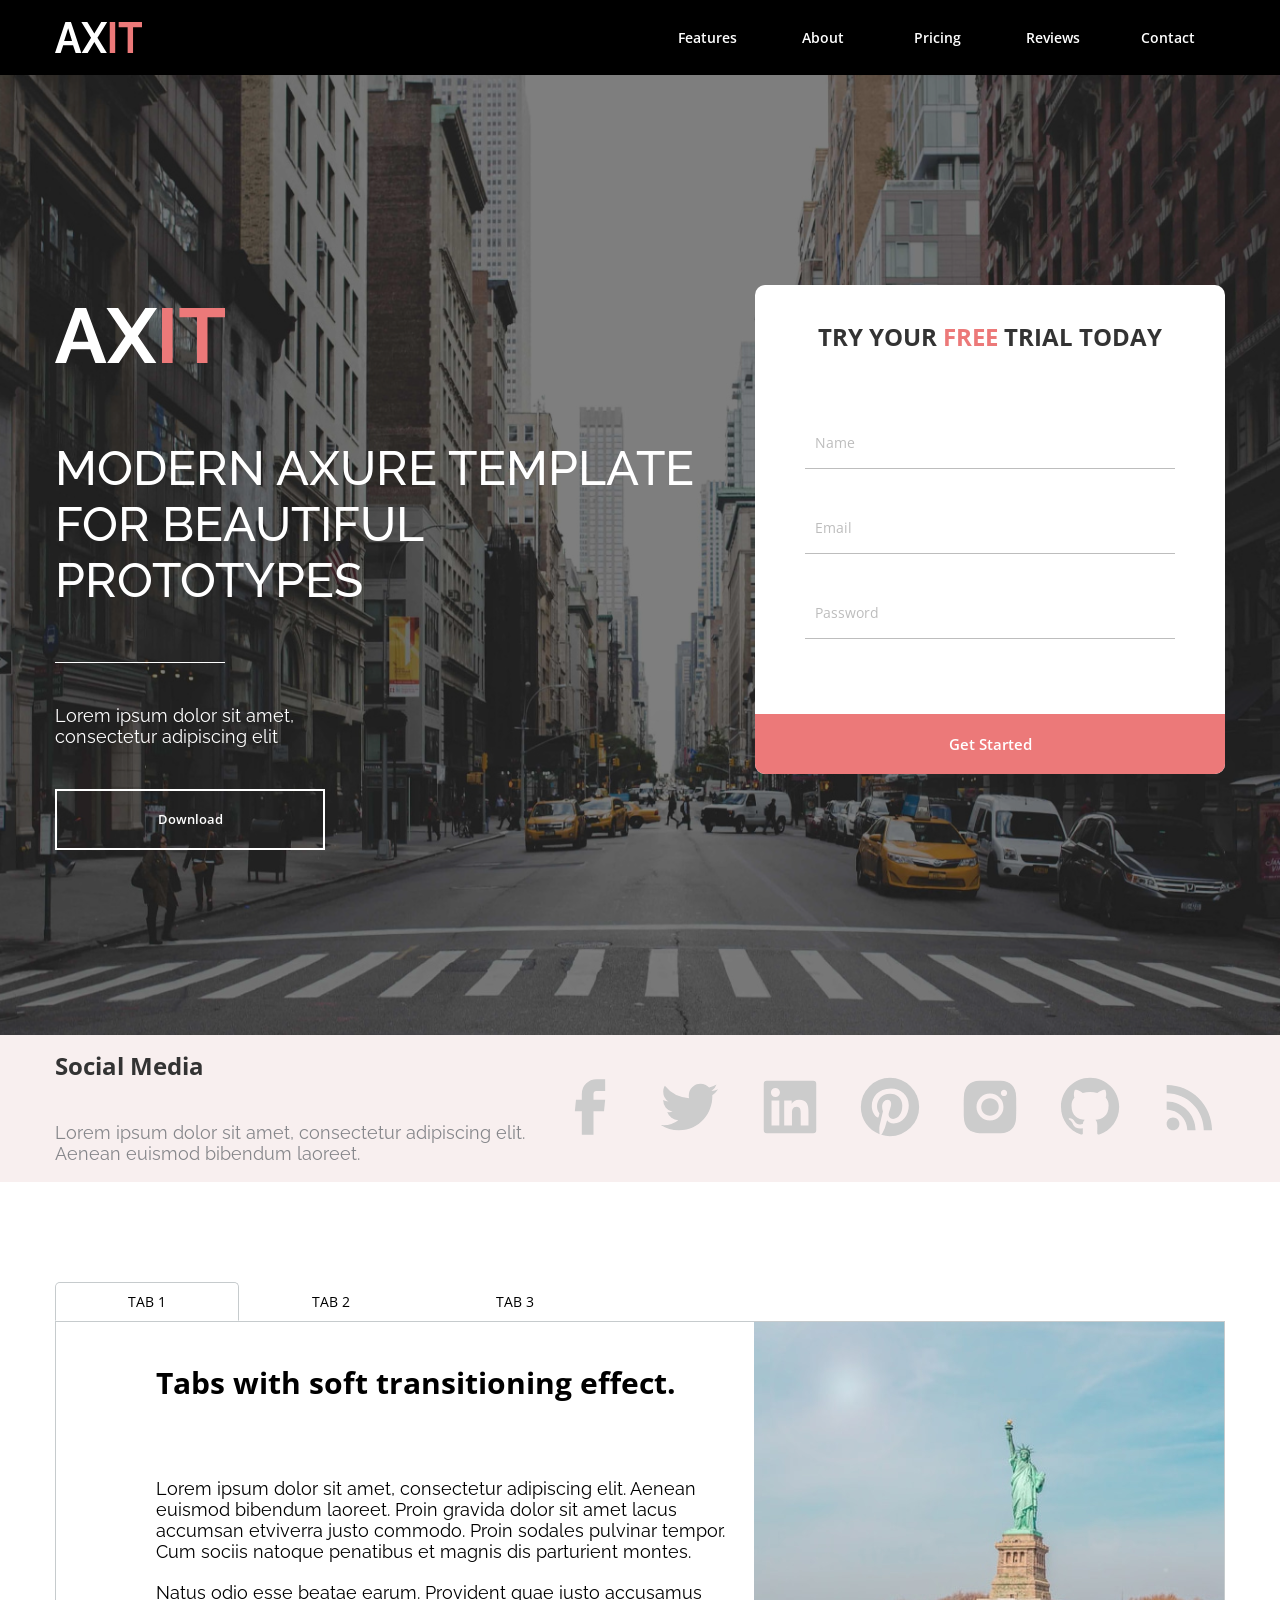
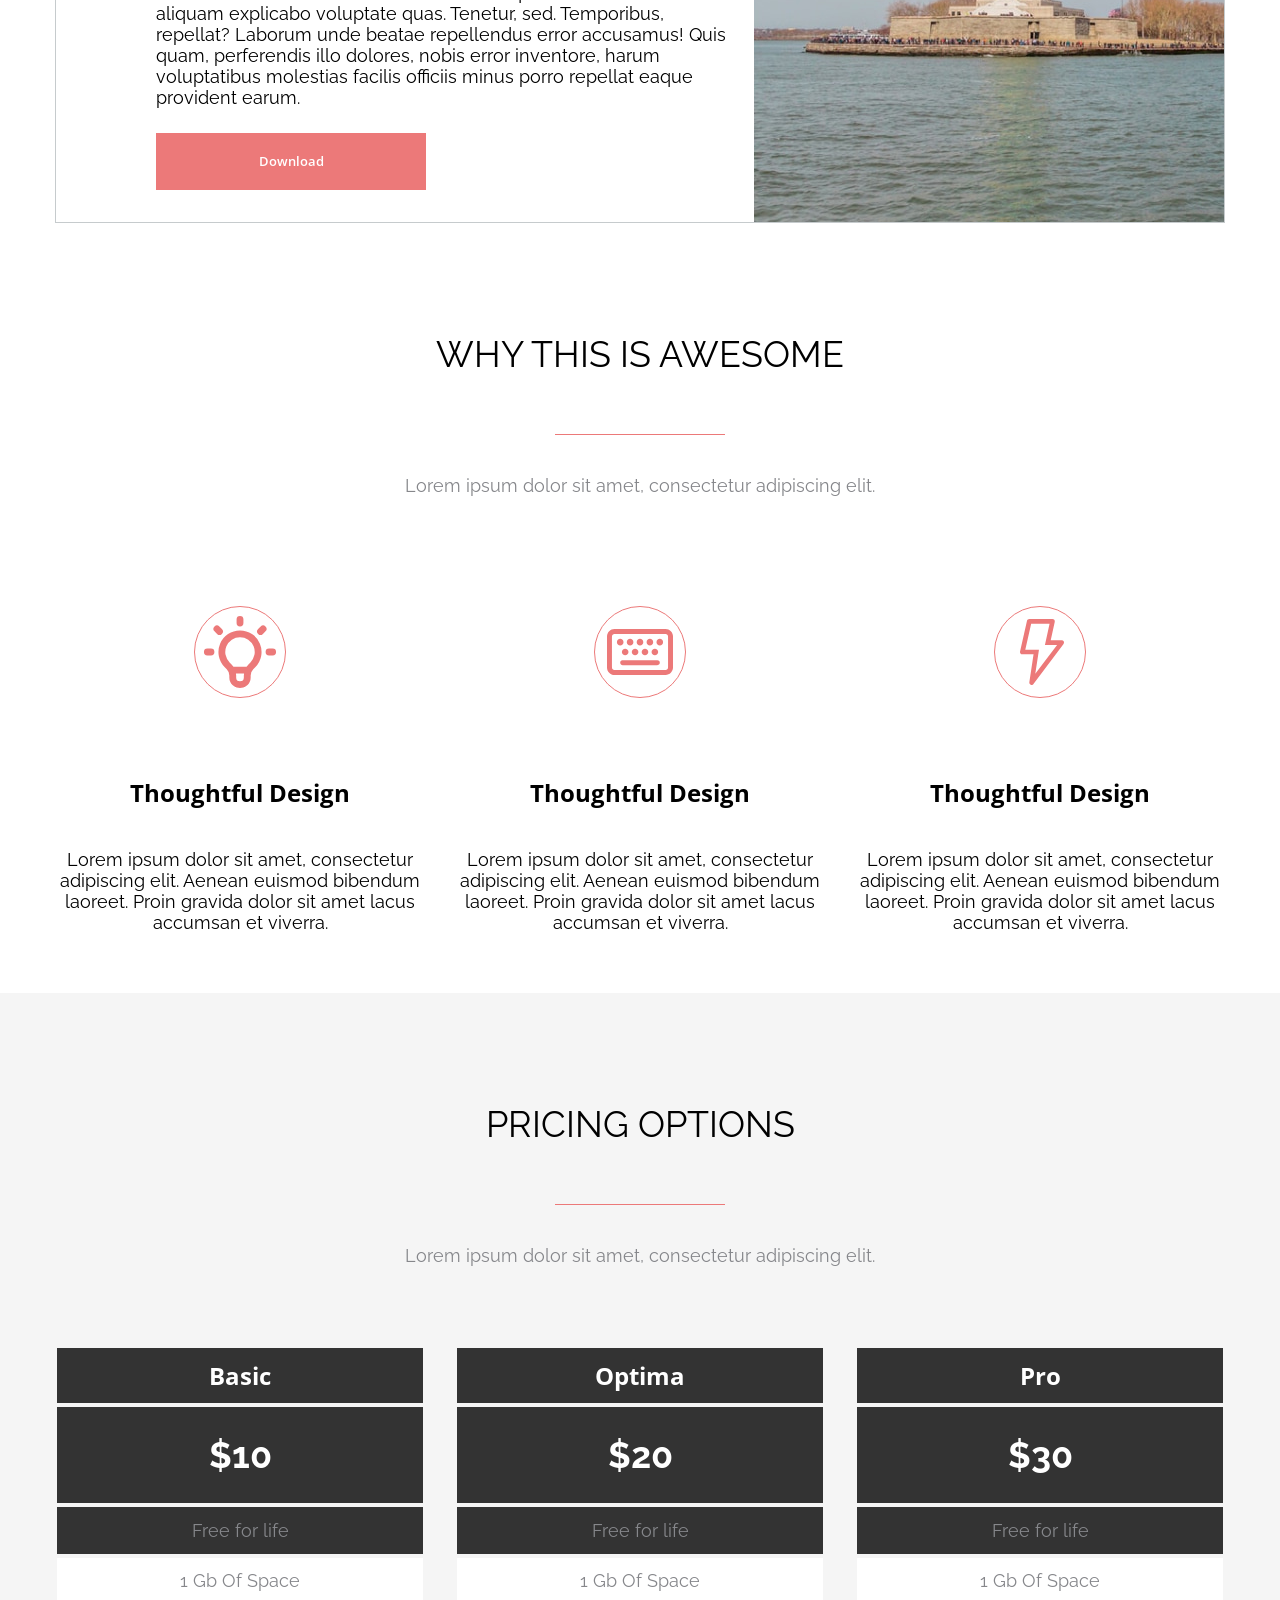
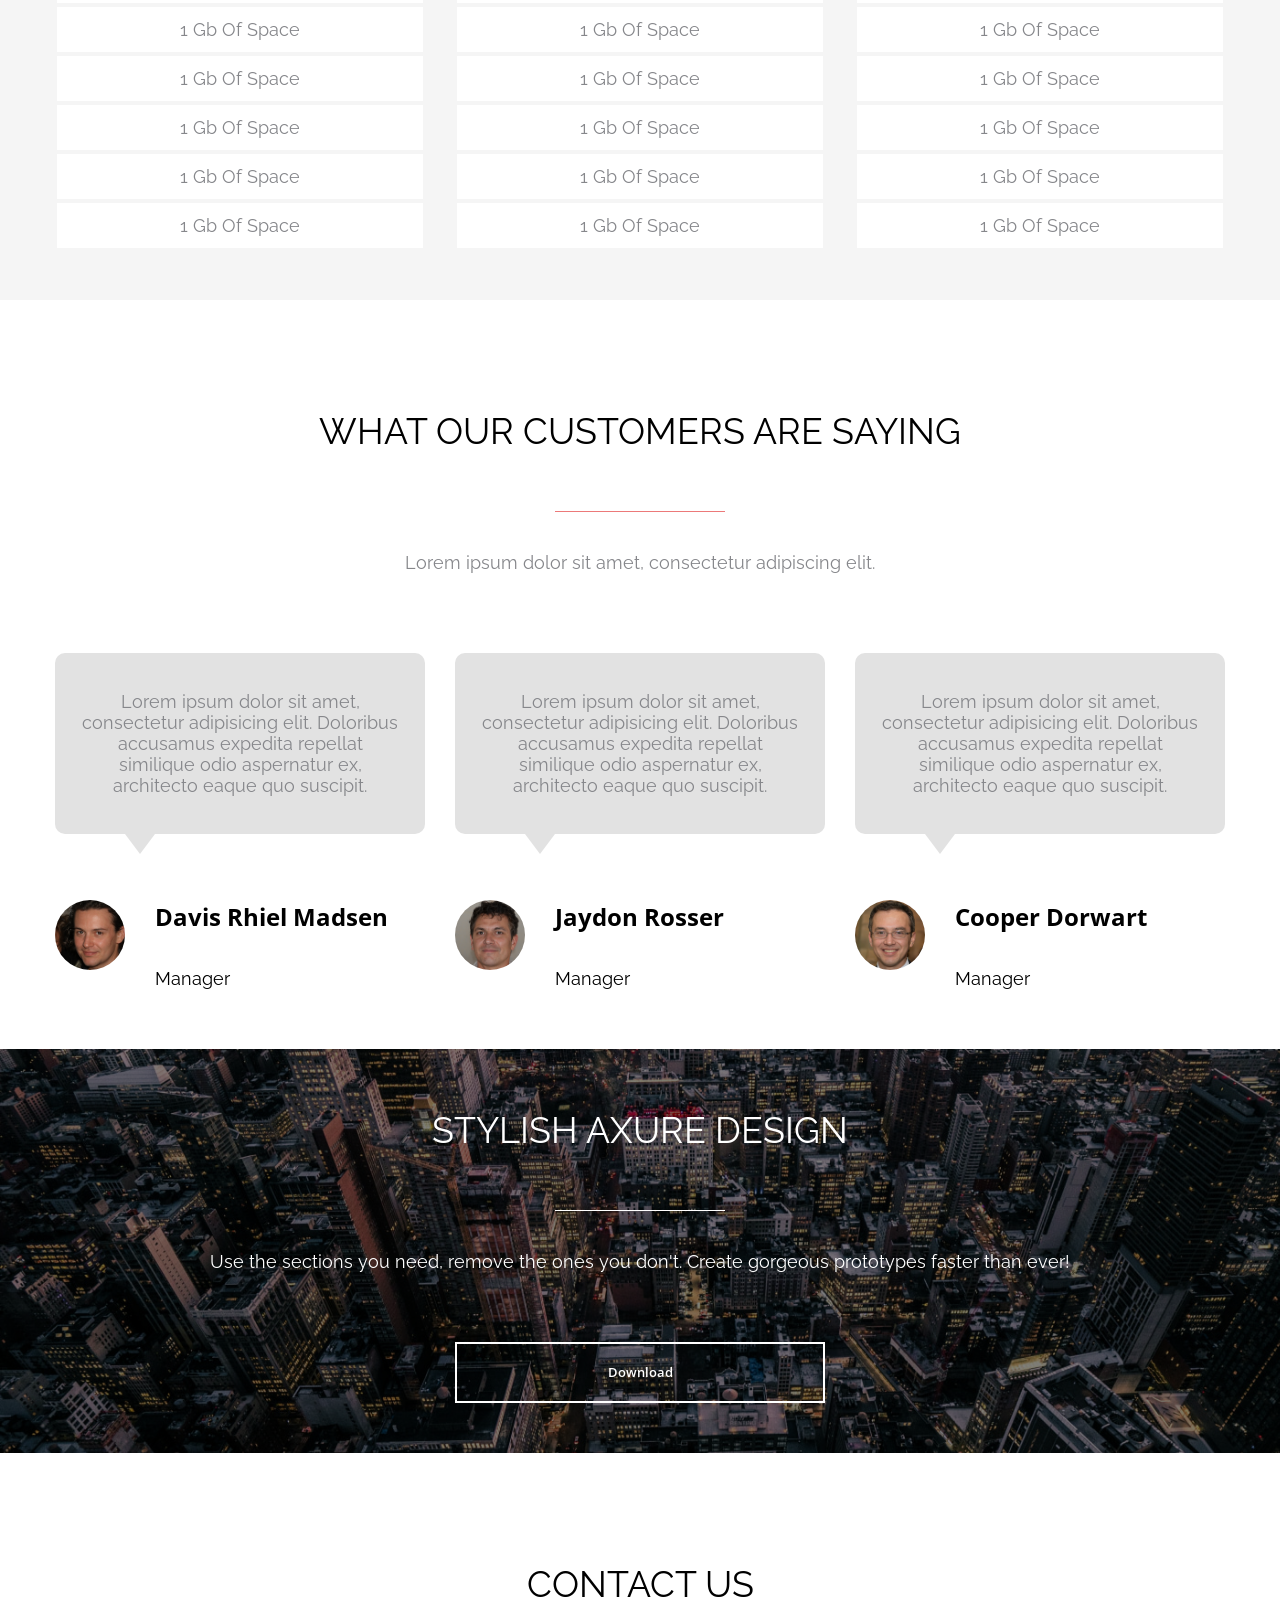
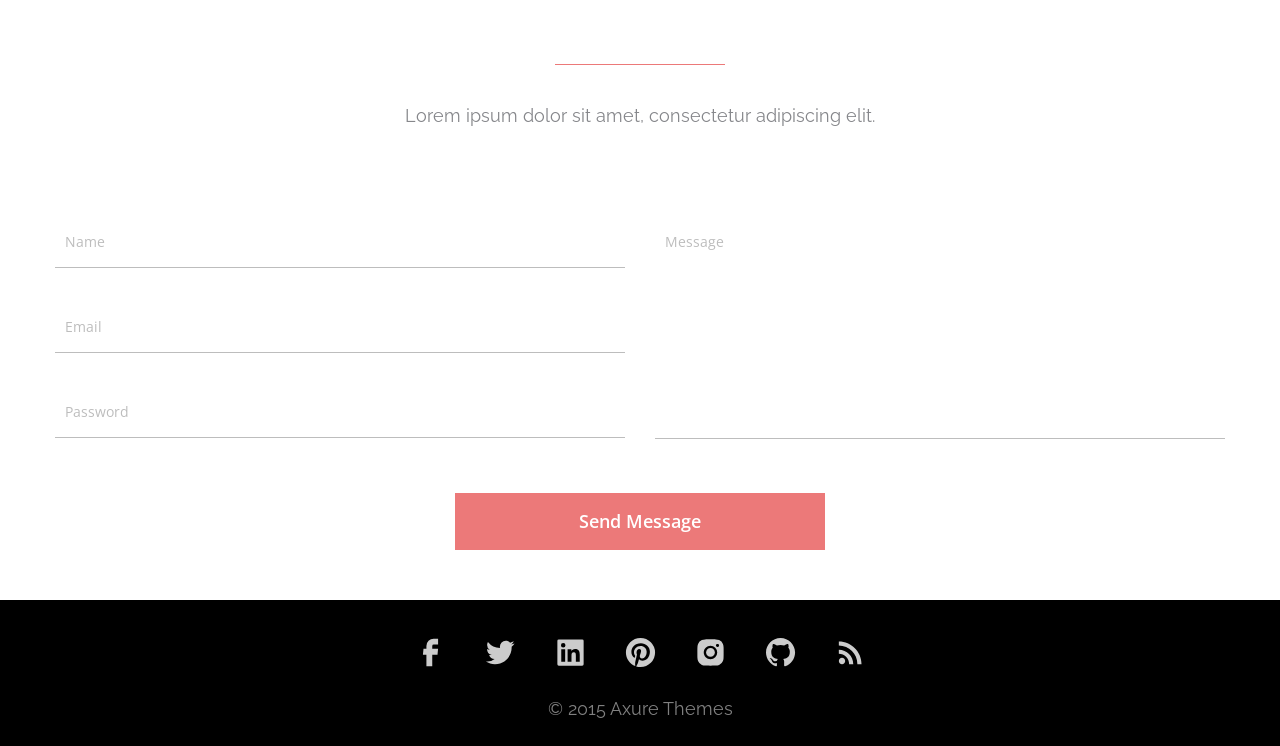
==== commit 694d5ed1: "L08 Made edits" ====
--- a/index.html
+++ b/index.html
@@ -18,23 +18,35 @@
 
 	<header class="header-block">
 		<div class="header-block__wrap header container">
-			<img src="img/logo@desktop.svg" alt="Axit logo" class="header__logo">
-			<nav class="header__nav nav-list">
-				<a href="#features" class="nav-list__item">
-					features
-				</a>
-				<a href="#about" class="nav-list__item">
-					About
-				</a>
-				<a href="#pricing" class="nav-list__item">
-					Pricing
-				</a>
-				<a href="#reviews" class="nav-list__item">
-					Reviews
-				</a>
-				<a href="#contact" class="nav-list__item">
-					Contact
-				</a>
+			<img src="img/logo@desktop.svg" alt="Axit logo" width="87px" height="31px" class="header__logo">
+			<nav class="header__nav nav">
+				<ul class="nav__list nav-list">
+					<li class="nav-list__item nav-item">
+						<a href="#features" class="nav-item__link">
+							features
+						</a>
+					</li>
+					<li class="nav-list__item nav-item">
+						<a href="#about" class="nav-item__link">
+							about 
+						</a>
+					</li>
+					<li class="nav-list__item nav-item">
+						<a href="#pricing" class="nav-item__link">
+							pricing
+						</a>
+					</li>
+					<li class="nav-list__item nav-item">
+						<a href="#reviews" class="nav-item__link">
+							reviews
+						</a>
+					</li>
+					<li class="nav-list__item nav-item">
+						<a href="#contact" class="nav-item__link">
+							contact
+						</a>
+					</li>
+				</ul>
 			</nav>	
 		</div>
 	</header>
@@ -45,18 +57,26 @@
 			<div class="overlay">
 			<div class="banner-block__container banner container">
 				<div class="banner__info banner-info">
-					<img src="img/logo@desktop.svg" alt="Axit logo" class="banner-info__logo">
+					<img src="img/logo@desktop.svg" alt="Axit logo" width="170px" height="55px" class="banner-info__logo">
 					<h1 class="banner-info__title title">MODERN AXURE TEMPLATE FOR BEAUTIFUL PROTOTYPES</h1>
 					<p class="banner-info__subtitle subtitle">Lorem ipsum dolor sit amet, consectetur adipiscing elit</p>
-					<button type="button" class="banner-info__button button">Download</botton>
+					<button type="button" class="banner-info__button button">Download</button>
 				</div>
-				<div class="banner__form-wrap form-wrap">
-					<p class="form-wrap__title">Try Your <span class="form-wrap__title--emphasis">FREE</span> Trial Today</p>
-					<form action="" class="form-wrap__form form">
-						<input type="text" name="name" value="name"class="form__item form-item">
-						<input type="text" name="email" value="email"class="form__item form-item">
-						<input type="password" name="password" value="password" class="form__item form-item">
-						<input type="submit" value="get started" class="form__button form-button">
+				<div class="banner__form-wrap form-box">
+					<p class="form-box__title">Try Your <span class="form-box__title--emphasis">FREE</span> Trial Today</p>
+					<form action="" method="post" class="form-box__form form">
+						<fieldset class="form__fieldset fieldset">
+							<label class="fieldset__item fildset-item">
+								<input type="text" name="name" placeholder="name"  class="fieldset-item__input form-item">
+							</label>
+							<label class="fieldset__item fildset-item">
+								<input type="text" name="email" placeholder="email" class="fieldset-item__input form-item">
+							</label>
+							<label class="fieldset__item fildset-item">
+								<input type="password" name="password" placeholder="password" class="fieldset-item__input form-item">
+							</label >
+						</fieldset>
+						<button type="submit" class="form__button form-button">get started </button>
 					</form>
 				</div>
 			</div>	
@@ -65,8 +85,8 @@
 		</section>
 
 		<section class="social-block">
-			<div class="social-block__wrap social-wrap container">
-				<div class="social-wrap__info social-info">
+			<div class="social-block__wrap social container">
+				<div class="social__info social-info">
 					<h2 class="social-info__title">
 						Social Media
 					</h2>
@@ -74,125 +94,109 @@
 						Lorem ipsum dolor sit amet, consectetur adipiscing elit. Aenean euismod bibendum laoreet.
 					</p>
 				</div>
-				<ul class="social-wrap__list link-list">
-					<li class="link-list__item item">
-						<a href="https://www.facebook.com/" class="item__link link">
-							<img src="/img/facebook_icon@desktop.svg" alt="Facebook icon" class="link__img">
-						</a>
-					</li>
-					<li class="link-list__item item">
-						<a href="https://twitter.com/" class="item__link link">
-							<img src="/img/twitter_icon@desktop.svg" alt="Twitter icon" class="link__img">
-						</a>
-					</li>
-					<li class="link-list__item item">
-						<a href="https://www.linkedin.com/" class="item__link link">
-							<img src="/img/linkedin_icon@desktop.svg" alt="Linkedin icon" class="link__img">
-						</a>
-					</li>
-					<li class="link-list__item item">
-						<a href="https://www.pinterest.com/" class="item__link link">
-							<img src="/img/pinterest_icon@desktop.svg" alt="Pinterest icon" class="link__img">
-						</a>
-					</li>
-					<li class="link-list__item item">
-						<a href="https://www.instagram.com/" class="item__link link">
-							<img src="/img/instagram_icon@desktop.svg" alt="Instagram icon" class="link__img">
-						</a>
-					</li>
-					<li class="link-list__item item">
-						<a href="https://github.com/" class="item__link link">
-							<img src="/img/github_icon@desktop.svg" alt="Github icon" class="link__img">
-						</a>
-					</li>
-					<li class="link-list__item item">
-						<a href="https://rss.com/" class="item__link link">
-							<img src="/img/rss_icon@desktop.svg" alt="RSS icon" class="link__img">
+				<ul class="social__list social-list">
+					<li class="social-list__item social-item">
+						<a href="https://www.facebook.com/" aria-label="Facebook" class="social-item__link social-link">
+							<img src="/img/facebook_icon@desktop.svg" alt="Facebook icon" class="social-link__img">
+						</a>
+					</li>
+					<li class="social-list__item social-item">
+						<a href="https://twitter.com/" aria-label="Twitter" class="social-item__link social-link">
+							<img src="/img/twitter_icon@desktop.svg" alt="Twitter icon" class="social-link__img">
+						</a>
+					</li>
+					<li class="social-list__item social-item">
+						<a href="https://www.linkedin.com/" aria-label="Linkedin" class="social-item__link social-link">
+							<img src="/img/linkedin_icon@desktop.svg" alt="Linkedin icon" class="social-link__img">
+						</a>
+					</li>
+					<li class="social-list__item social-item">
+						<a href="https://www.pinterest.com/" aria-label="Pinterest" class="social-item__link social-link">
+							<img src="/img/pinterest_icon@desktop.svg" alt="Pinterest icon" class="social-link__img">
+						</a>
+					</li>
+					<li class="social-list__item social-item">
+						<a href="https://www.instagram.com/" aria-label="Instagram" class="social-item__link social-link">
+							<img src="/img/instagram_icon@desktop.svg" alt="Instagram icon" class="social-link__img">
+						</a>
+					</li>
+					<li class="social-list__item social-item">
+						<a href="https://github.com/" aria-label="Github" class="social-item__link social-link">
+							<img src="/img/github_icon@desktop.svg" alt="Github icon" class="social-link__img">
+						</a>
+					</li>
+					<li class="social-list__item social-item">
+						<a href="https://rss.com/" aria-label="RSS" class="social-item__link social-link">
+							<img src="/img/rss_icon@desktop.svg" alt="RSS icon" class="social-link__img">
 						</a>
 					</li>
 				</ul>
 			</div>
 		</section>
 
-		<div class="container">
-
-			<section id="features" class="tabs-block">
-				<ul class="tabs-block__list shortcuts-list">
-					<li class="shortcuts-list__tag shortcuts-list__tag--active tag">
-						<button type="button" class="tag__button">Tab 1</button>
-					</li>
-					<li class="shortcuts-list__tag tag">
-						<button type="button" class="tag__button">Tab 2</button>
-					</li>
-					<li class="shortcuts-list__tag tag">
-						<button type="button" class="tag__button">Tab 3</button>
-					</li>
-				</ul>
-				<div class="tabs-block__tab tab">
-					<div class="tab__wrap tab-info">
-						<h2 class="tab-info__title">
-							Tabs with soft transitioning effect.
-						</h2>
-						<p class="tab-info__text">
-							Lorem ipsum dolor sit amet, consectetur adipiscing elit. Aenean euismod bibendum laoreet. Proin gravida dolor sit amet lacus accumsan etviverra justo commodo. Proin sodales pulvinar tempor. Cum sociis natoque penatibus et magnis dis parturient montes.
-						</p>
-						<p class="tab-info__text">
-							Natus odio esse beatae earum. Provident quae iusto accusamus aliquam explicabo voluptate quas. Tenetur, sed. Temporibus, repellat? Laborum unde beatae repellendus error accusamus! Quis quam, perferendis illo dolores, nobis error inventore, harum voluptatibus molestias facilis officiis minus porro repellat eaque provident earum.
-						</p>
-						<button type="button" class="tab-info__button button">Download</button>
-					</div>
-					<img src="img/tabs_img_1@desktop.jpg" alt="First tab image" class="tab__img">
-					<!-- <picture>
-						<source srcset="img/Rectangle111@desktop.jpg" media="(min-width: 960px)">
-						<img src="img/Rectangle111@tablet.jpg" alt="">
-					</picture> -->
+		<section id="features" class="tabs-block container">
+			<ul class="tabs-block__list shortcuts-list">
+				<li class="shortcuts-list__tag shortcuts-list__tag--active tag">
+					<button type="button" class="tag__button">Tab 1</button>
+				</li>
+				<li class="shortcuts-list__tag tag">
+					<button type="button" class="tag__button">Tab 2</button>
+				</li>
+				<li class="shortcuts-list__tag tag">
+					<button type="button" class="tag__button">Tab 3</button>
+				</li>
+			</ul>
+			<div class="tabs-block__tab tab">
+				<div class="tab__wrap tab-info">
+					<h2 class="tab-info__title">
+						Tabs with soft transitioning effect.
+					</h2>
+					<p class="tab-info__text">
+						Lorem ipsum dolor sit amet, consectetur adipiscing elit. Aenean euismod bibendum laoreet. Proin gravida dolor sit amet lacus accumsan etviverra justo commodo. Proin sodales pulvinar tempor. Cum sociis natoque penatibus et magnis dis parturient montes.
+					</p>
+					<p class="tab-info__text">
+						Natus odio esse beatae earum. Provident quae iusto accusamus aliquam explicabo voluptate quas. Tenetur, sed. Temporibus, repellat? Laborum unde beatae repellendus error accusamus! Quis quam, perferendis illo dolores, nobis error inventore, harum voluptatibus molestias facilis officiis minus porro repellat eaque provident earum.
+					</p>
+					<button type="button" class="tab-info__button button">Download</button>
 				</div>
-			</section>
-
-			<section id="about" class="awesome-block">
-				<h2 class="awesome-block__title title">Why this is awesome</h2>
-				<p class="awesome-block__subtitle subtitle">Lorem ipsum dolor sit amet, consectetur adipiscing elit.</p>
-				<ul class="awesome-block__list benefits-list list">
-					<li class="benefits-list__item benefit list-item">
-						<h3 class="benefit__title benefit__title--first">Thoughtful Design</h3>
-						<p class="benefit__text">
-							Lorem ipsum dolor sit amet, consectetur adipiscing
-							<br>
-							elit. Aenean euismod bibendum laoreet. Proin gravida dolor sit amet lacus
-							<br>
-							accumsan et viverra.
-						</p>
-					</li>
-					<li class="benefits-list__item benefit list-item">
-						<h3 class="benefit__title benefit__title--second">Thoughtful Design</h3>
-						<p class="benefit__text">
-							Lorem ipsum dolor sit amet, consectetur adipiscing
-							<br>
-							elit. Aenean euismod bibendum laoreet. Proin gravida dolor sit amet lacus
-							<br>
-							accumsan et viverra.
-						</p>
-					</li>
-					<li class="benefits-list__item benefit list-item">
-						<h3 class="benefit__title benefit__title--third">Thoughtful Design</h3>
-						<p class="benefit__text">
-							Lorem ipsum dolor sit amet, consectetur adipiscing
-							<br>
-							elit. Aenean euismod bibendum laoreet. Proin gravida dolor sit amet lacus
-							<br>
-							accumsan et viverra.
-						</p>
-					</li>
-				</ul>
-			</section>
-
-		</div>
+				<img src="img/tabs_img_1@desktop.jpg" alt="First tab image" class="tab__img">
+				<!-- <picture>
+					<source srcset="img/Rectangle111@desktop.jpg" media="(min-width: 960px)">
+					<img src="img/Rectangle111@tablet.jpg" alt="">
+				</picture> -->
+			</div>
+		</section>
+
+		<section id="about" class="awesome-block container">
+			<h2 class="awesome-block__title title">Why this is awesome</h2>
+			<p class="awesome-block__subtitle subtitle">Lorem ipsum dolor sit amet, consectetur adipiscing elit.</p>
+			<ul class="awesome-block__list benefits-list list">
+				<li class="benefits-list__item benefit list-item">
+					<h3 class="benefit__title benefit__title--first">Thoughtful Design</h3>
+					<p class="benefit__text">
+						Lorem ipsum dolor sit amet, consectetur adipiscing elit. Aenean euismod bibendum laoreet. Proin gravida dolor sit amet lacus accumsan et viverra.
+					</p>
+				</li>
+				<li class="benefits-list__item benefit list-item">
+					<h3 class="benefit__title benefit__title--second">Thoughtful Design</h3>
+					<p class="benefit__text">
+						Lorem ipsum dolor sit amet, consectetur adipiscing elit. Aenean euismod bibendum laoreet. Proin gravida dolor sit amet lacus accumsan et viverra.
+					</p>
+				</li>
+				<li class="benefits-list__item benefit list-item">
+					<h3 class="benefit__title benefit__title--third">Thoughtful Design</h3>
+					<p class="benefit__text">
+						Lorem ipsum dolor sit amet, consectetur adipiscing elit. Aenean euismod bibendum laoreet. Proin gravida dolor sit amet lacus accumsan et viverra.
+					</p>
+				</li>
+			</ul>
+		</section>
 
 		<section id="pricing" class="pricing-block">
-			<div class="pricing-block__wrap pricing-info container">
-				<h2 class="pricing-info__title title">Pricing options</h2>
-				<p class="pricing-info__subtitle subtitle">Lorem ipsum dolor sit amet, consectetur adipiscing elit.</p>
-				<ul class="pricing-info__list pricing-list list">
+			<div class="pricing-block__wrap pricing container">
+				<h2 class="pricing__title title">Pricing options</h2>
+				<p class="pricing__subtitle subtitle">Lorem ipsum dolor sit amet, consectetur adipiscing elit.</p>
+				<ul class="pricing__list pricing-list list">
 					<li class="pricing-list__item option list-item">
 						<h3 class="option__name option-info-box">Basic</h3>
 						<p class="option__cost option-info-box">$10</p>
@@ -206,7 +210,7 @@
 							<li class="option-list__item">1 gb of space</li>
 						</ul>
 					</li>
-					<li class="pricing-list__item pricing-list__item--active option list-item">
+					<li class="pricing-list__item option list-item">
 						<h3 class="option__name option-info-box">Optima</h3>
 						<p class="option__cost option-info-box">$20</p>
 						<p class="option__text option-info-box">Free for life</p>
@@ -236,126 +240,130 @@
 			</div>
 		  </section>
 		
-		<div class="container">
-			<section id="reviews" class="customers-block">
-				<h2 class="customers-block__title title">what our customers are saying</h2>
-				<p class="customers-block__subtitle subtitle">Lorem ipsum dolor sit amet, consectetur adipiscing elit.</p>
-				<ul class="customers-block__list comments-list list">
-					<li class="comments-list__item list-item comment">
-						<div class="comment__block comment-block">
-							<p class="comment-block__text">
-								Lorem ipsum dolor sit amet, consectetur adipisicing elit. Doloribus accusamus expedita repellat similique odio aspernatur ex, architecto eaque quo suscipit.
-							</p>
+		<section id="reviews" class="customers-block container">
+			<h2 class="customers-block__title title">what our customers are saying</h2>
+			<p class="customers-block__subtitle subtitle">Lorem ipsum dolor sit amet, consectetur adipiscing elit.</p>
+			<ul class="customers-block__list comments-list list">
+				<li class="comments-list__item list-item comment">
+					<div class="comment__block comment-block">
+						<p class="comment-block__text">
+							Lorem ipsum dolor sit amet, consectetur adipisicing elit. Doloribus accusamus expedita repellat similique odio aspernatur ex, architecto eaque quo suscipit.
+						</p>
+					</div>
+					<div class="comment__customer user">
+						<img src="img/customer_avatar_1@desktop.jpg" alt="Davis Rhiel Madden avatar" width="70px" height="70px" class="customer__avatar">
+						<div class="customer__info customer-info">
+							<h3 class="customer-info__name">Davis Rhiel Madsen</h3>
+							<p class="customer-info__career">Manager</p>
 						</div>
-						<div class="comment__customer user">
-							<img src="img/customer_avatar_1@desktop.jpg" alt="Davis Rhiel Madsen avatar" class="customer__avatar">
-							<div class="customer__info customer-info">
-								<h3 class="customer-info__name">Davis Rhiel Madsen</h3>
-								<p class="customer-info__career">Manager</p>
-							</div>
+					</div>
+				</li>
+				<li class="comments-list__item list-item comment">
+					<div class="comment__block comment-block">
+						<p class="comment-block__text">
+							Lorem ipsum dolor sit amet, consectetur adipisicing elit. Doloribus accusamus expedita repellat similique odio aspernatur ex, architecto eaque quo suscipit.
+						</p>
+					</div>
+					<div class="comment__customer user">
+						<img src="img/customer_avatar_2@desktop.jpg" alt="Jaydon Rosser avatar" width="70px" height="70px" class="customer__avatar">
+						<div class="customer__info customer-info">
+							<h3 class="customer-info__name">Jaydon Rosser</h3>
+							<p class="customer-info__career">Manager</p>
 						</div>
-					</li>
-					<li class="comments-list__item list-item comment">
-						<div class="comment__block comment-block">
-							<p class="comment-block__text">
-								Lorem ipsum dolor sit amet, consectetur adipisicing elit. Doloribus accusamus expedita repellat similique odio aspernatur ex, architecto eaque quo suscipit.
-							</p>
+					</div>
+				</li>
+				<li class="comments-list__item list-item comment">
+					<div class="comment__block comment-block">
+						<p class="comment-block__text">
+							Lorem ipsum dolor sit amet, consectetur adipisicing elit. Doloribus accusamus expedita repellat similique odio aspernatur ex, architecto eaque quo suscipit.
+						</p>
+					</div>
+					<div class="comment__customer user">
+						<img src="img/customer_avatar_3@desktop.jpg" alt="Cooper Dorwart avatar" width="70px" height="70px" class="customer__avatar">
+						<div class="customer__info customer-info">
+							<h3 class="customer-info__name">Cooper Dorwart</h3>
+							<p class="customer-info__career">Manager</p>
 						</div>
-						<div class="comment__customer user">
-							<img src="img/customer_avatar_2@desktop.jpg" alt="Jaydon Rosser avatar" class="customer__avatar">
-							<div class="customer__info customer-info">
-								<h3 class="customer-info__name">Jaydon Rosser</h3>
-								<p class="customer-info__career">Manager</p>
-							</div>
-						</div>
-					</li>
-					<li class="comments-list__item list-item comment">
-						<div class="comment__block comment-block">
-							<p class="comment-block__text">
-								Lorem ipsum dolor sit amet, consectetur adipisicing elit. Doloribus accusamus expedita repellat similique odio aspernatur ex, architecto eaque quo suscipit.
-							</p>
-						</div>
-						<div class="comment__customer user">
-							<img src="img/customer_avatar_3@desktop.jpg" alt="Cooper Dorwart avatar" class="customer__avatar">
-							<div class="customer__info customer-info">
-								<h3 class="customer-info__name">Cooper Dorwart</h3>
-								<p class="customer-info__career">Manager</p>
-							</div>
-						</div>
-					</li>
-				</ul>
-			</section>
-		</div>
+					</div>
+				</li>
+			</ul>
+		</section>
 
 		<section class="design-block">
 			<div class="overlay">
-			<div class="design-block__wrap design-info container">
-				<h2 class="design-info__title title">
+			<div class="design-block__container design container">
+				<h2 class="design__title title">
 					stylish axure design
 				</h2>
-				<p class="design-info__subtitle subtitle">
+				<p class="design__subtitle subtitle">
 					Use the sections you need, remove the ones you don't.  Create gorgeous prototypes faster than ever!
 				</p>
-				<button type="button" class="design-info__button button">
+				<button type="button" class="design__button button">
 					Download
 				</button>
 			</div>		
 			</div>
 		</section>
 
-		<div class="container">
-			<section id="contact" class="contact-block">
-				<h2 class="contact-block__title title">contact us</h2>
-				<p class="contact-block__subtitle subtitle">Lorem ipsum dolor sit amet, consectetur adipiscing elit.</p>
-				<form action="" class="contact-block__form contact-form">
-					<div class="contact-form__box form-box">
-						<input type="text" name="name" value="name"class="form-box__item form-item">
-						<input type="text" name="email" value="email"class="form-box__item form-item">
-						<input type="password" name="password" value="password" class="form-box__item form-item">
-					</div>
-					<textarea name="description" cols="30" rows="10" class="contact-form__text form-item">Message</textarea>
-					<input type="submit" value="Send Message" class="contact-form__button form-button">
-				</form>
-			</section>
-		</div>
+		<section id="contact" class="contact-block container">
+			<h2 class="contact-block__title title">contact us</h2>
+			<p class="contact-block__subtitle subtitle">Lorem ipsum dolor sit amet, consectetur adipiscing elit.</p>
+			<form action="" method="post" class="contact-block__form contact-form">
+				<fieldset class="contact-form__box form-box">
+					<label class="form-box__item box-item">
+						<input type="text" name="name" placeholder="name" class="box-item__input form-item">
+					</label>
+					<label class="form-box__item box-item">
+						<input type="text" name="email" placeholder="email" class="box-item__input form-item">
+					</label>
+					<label class="form-box__item box-item">
+						<input type="password" name="password" placeholder="password" class="box-item__input form-item">
+					</label>
+				</fieldset>
+				<label class="contact-form__textarea form-textarea">
+					<textarea name="description" placeholder="message" cols="30" rows="10" class="form-textarea__input form-item"></textarea>
+				</label>
+				<button type="submit" class="contact-form__button form-button">Send Message</button>
+			</form>
+		</section>
 
 	</main>
 
 	<footer class="footer">
 		<ul class="footer__list footer-list">
 			<li class="footer-list__item footer-item">
-				<a href="https://www.facebook.com/" class="footer-item__link footer-link">
-					<img src="/img/facebook_icon@desktop.svg" alt="Facebook icon" class="footer-link__img">
-				</a>
-			</li>
-			<li class="footer-list__item footer-item">
-				<a href="https://twitter.com/" class="footer-item__link footer-link">
-					<img src="/img/twitter_icon@desktop.svg" alt="Twitter icon" class="footer-link__img">
-				</a>
-			</li>
-			<li class="footer-list__item footer-item">
-				<a href="https://www.linkedin.com/" class="footer-item__link footer-link">
-					<img src="/img/linkedin_icon@desktop.svg" alt="Linkedin icon" class="footer-link__img">
-				</a>
-			</li>
-			<li class="footer-list__item footer-item">
-				<a href="https://www.pinterest.com/" class="footer-item__link footer-link">
-					<img src="/img/pinterest_icon@desktop.svg" alt="Pinterest icon" class="footer-link__img">
-				</a>
-			</li>
-			<li class="footer-list__item footer-item">
-				<a href="https://www.instagram.com/" class="footer-item__link footer-link">
-					<img src="/img/instagram_icon@desktop.svg" alt="Instagram icon" class="footer-link__img">
-				</a>
-			</li>
-			<li class="footer-list__item footer-item">
-				<a href="https://github.com/" class="footer-item__link footer-link">
-					<img src="/img/github_icon@desktop.svg" alt="Github icon" class="footer-link__img">
-				</a>
-			</li>
-			<li class="footer-list__item footer-item">
-				<a href="https://rss.com/" class="footer-item__link footer-link">
-					<img src="/img/rss_icon@desktop.svg" alt="RSS icon" class="footer-link__img">
+				<a href="https://www.facebook.com/" aria-label="Facebook" class="footer-item__link footer-link">
+					<img src="/img/facebook_icon@desktop.svg" alt="Facebook icon" width="35px" height="35px" class="footer-link__img">
+				</a>
+			</li>
+			<li class="footer-list__item footer-item">
+				<a href="https://twitter.com/" aria-label="Twitter" class="footer-item__link footer-link">
+					<img src="/img/twitter_icon@desktop.svg" alt="Twitter icon" width="35px" height="35px" class="footer-link__img">
+				</a>
+			</li>
+			<li class="footer-list__item footer-item">
+				<a href="https://www.linkedin.com/" aria-label="Linkedin" class="footer-item__link footer-link">
+					<img src="/img/linkedin_icon@desktop.svg" alt="Linkedin icon" width="35px" height="35px" class="footer-link__img">
+				</a>
+			</li>
+			<li class="footer-list__item footer-item">
+				<a href="https://www.pinterest.com/" aria-label="Pinterest" class="footer-item__link footer-link">
+					<img src="/img/pinterest_icon@desktop.svg" alt="Pinterest icon" width="35px" height="35px" class="footer-link__img">
+				</a>
+			</li>
+			<li class="footer-list__item footer-item">
+				<a href="https://www.instagram.com/" aria-label="Instagram" class="footer-item__link footer-link">
+					<img src="/img/instagram_icon@desktop.svg" alt="Instagram icon" width="35px" height="35px" class="footer-link__img">
+				</a>
+			</li>
+			<li class="footer-list__item footer-item">
+				<a href="https://github.com/" aria-label="Github" class="footer-item__link footer-link">
+					<img src="/img/github_icon@desktop.svg" alt="Github icon" width="35px" height="35px" class="footer-link__img">
+				</a>
+			</li>
+			<li class="footer-list__item footer-item">
+				<a href="https://rss.com/"  aria-label="RSS" class="footer-item__link footer-link">
+					<img src="/img/rss_icon@desktop.svg" alt="RSS icon" width="35px" height="35px" class="footer-link__img">
 				</a>
 			</li>
 		</ul>
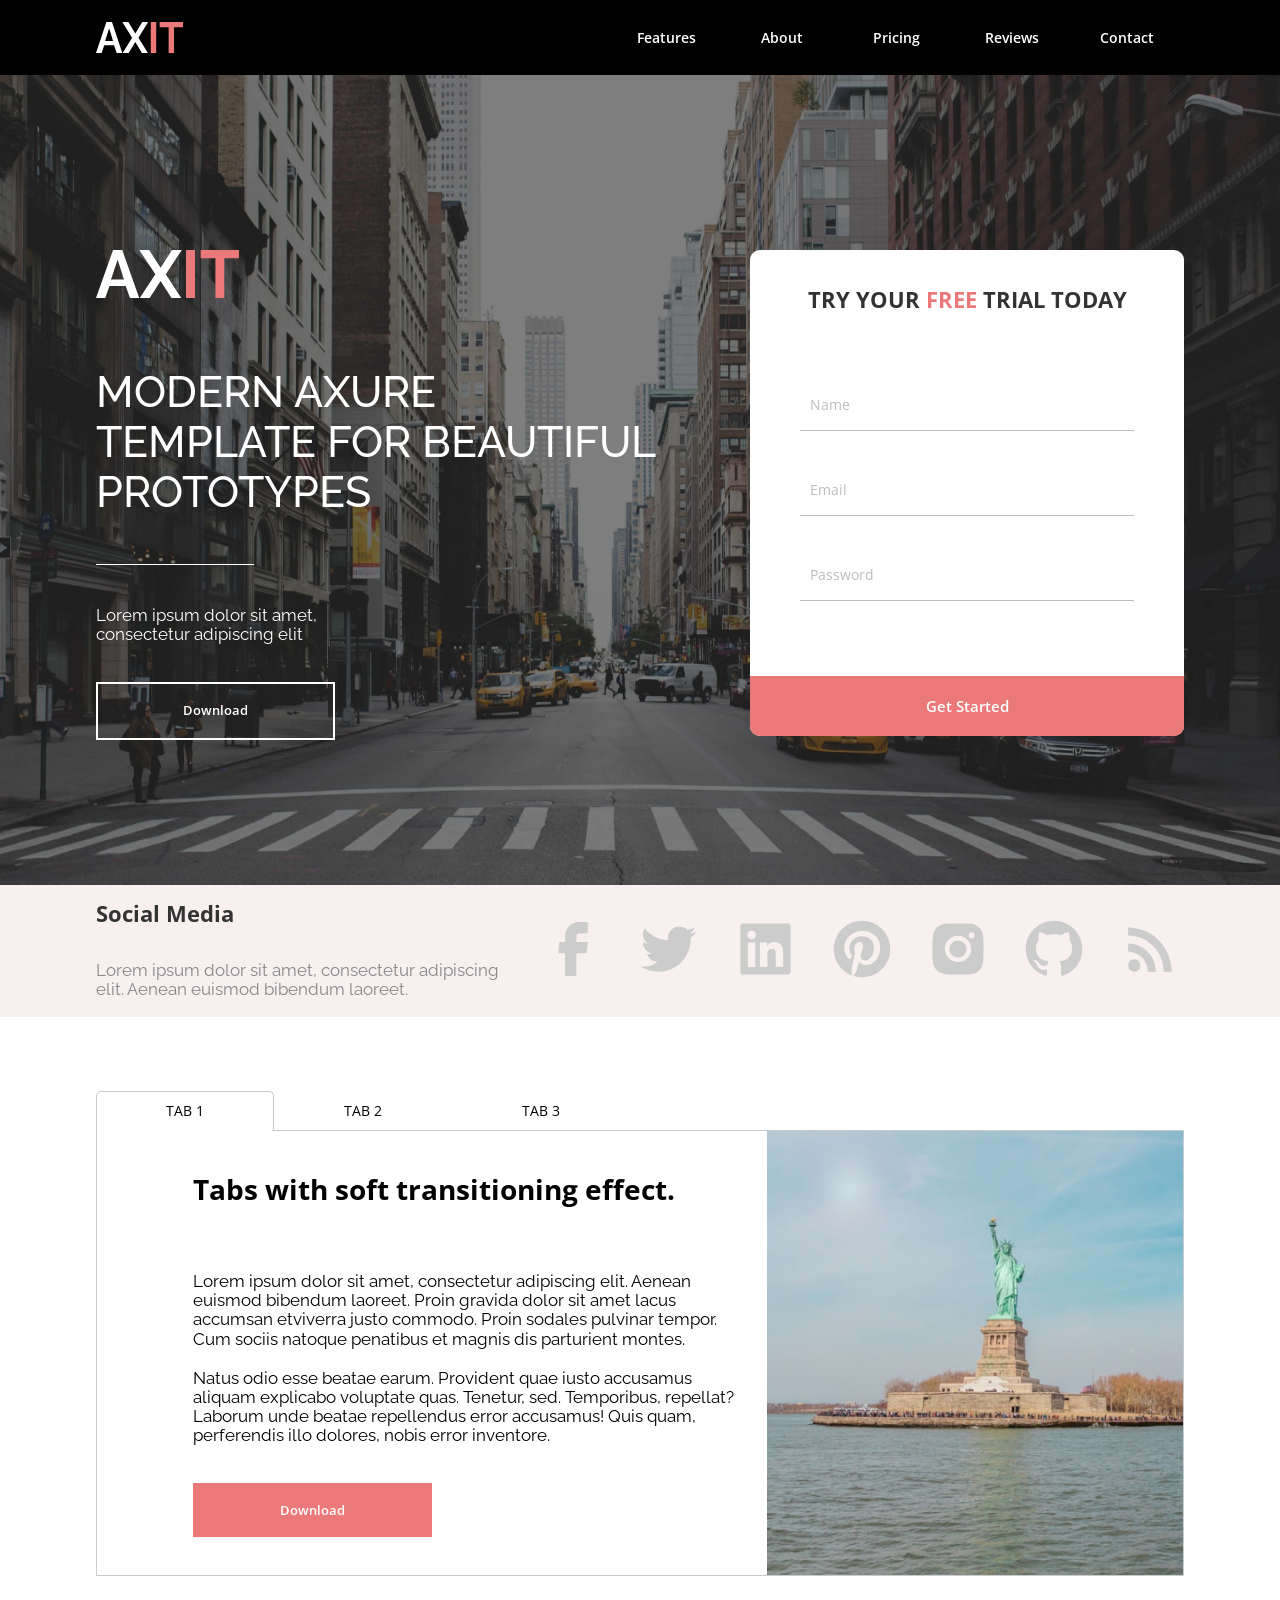
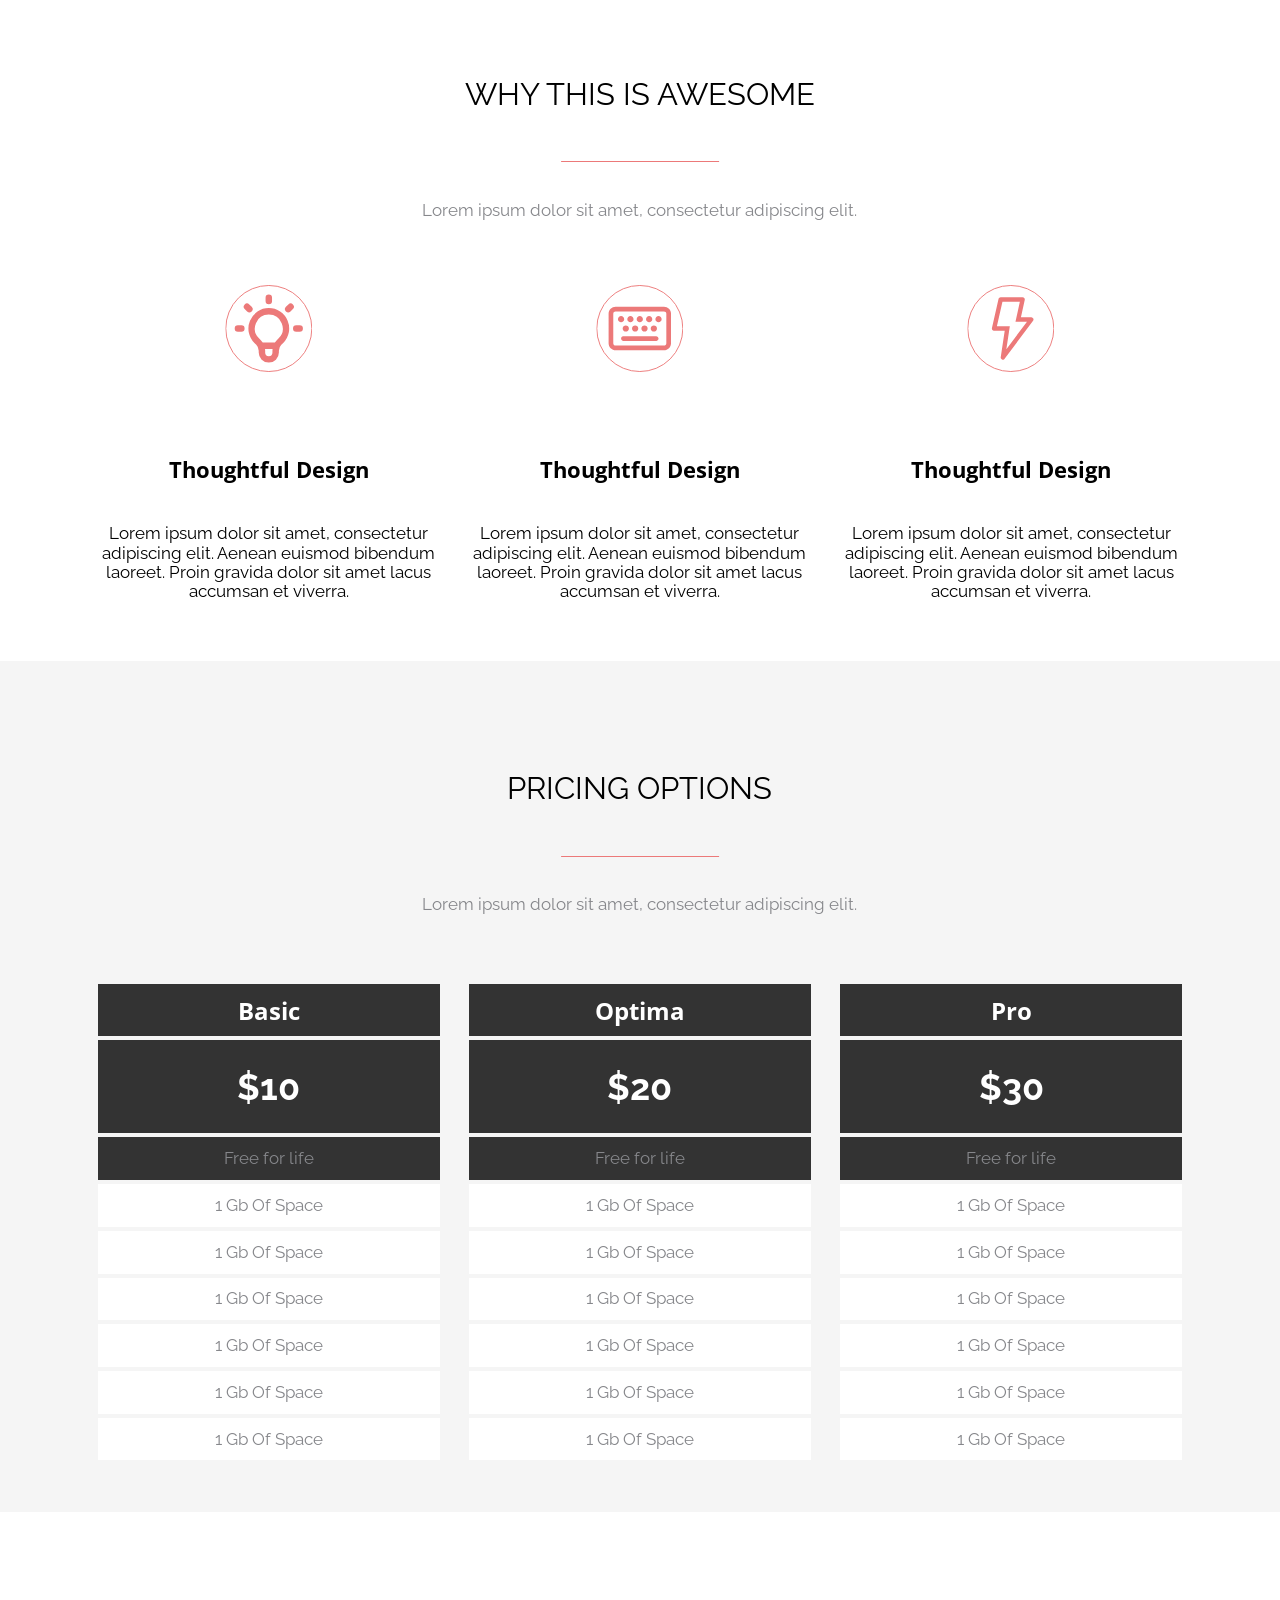
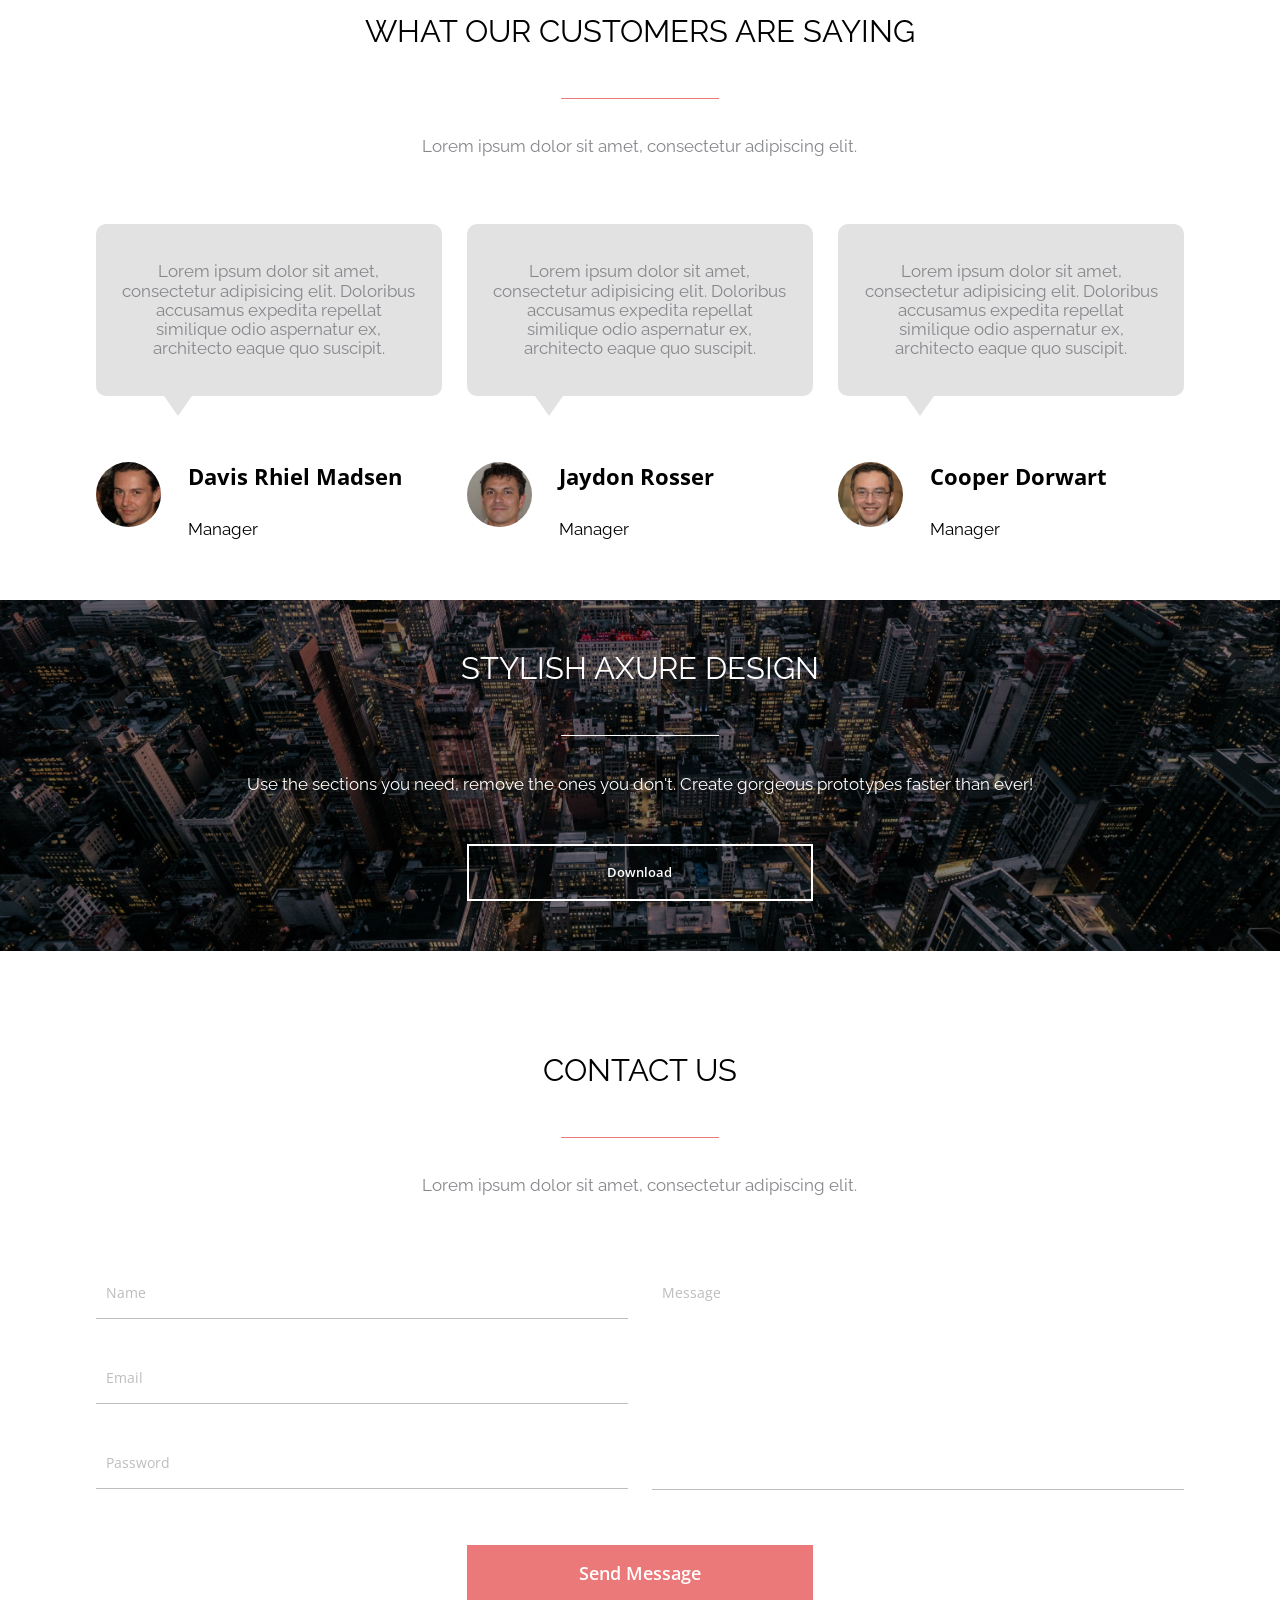
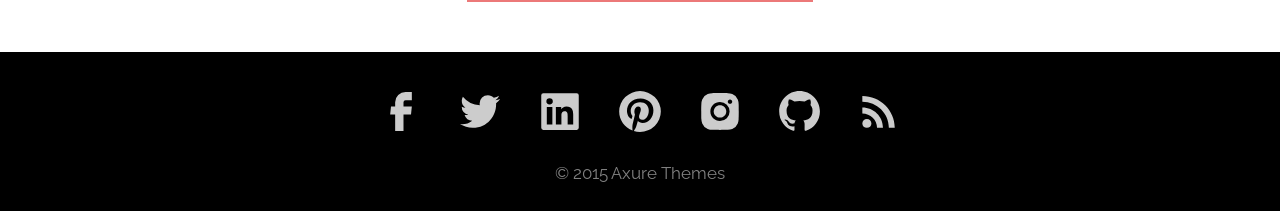
==== commit 061d9768: "L09 Added tablet and mobile versions" ====
--- a/index.html
+++ b/index.html
@@ -5,6 +5,7 @@
 	<meta charset="UTF-8">
 	<meta http-equiv="X-UA-Compatible" content="IE=edge">
 	<meta name="viewport" content="width=device-width, initial-scale=1.0">
+	<link rel="icon" href="img/favicon.svg" type=" image/svg+xml">
 	<link rel="preconnect" href="https://fonts.googleapis.com">
 	<link rel="preconnect" href="https://fonts.gstatic.com" crossorigin>
 	<link
@@ -76,7 +77,7 @@
 								<input type="password" name="password" placeholder="password" class="fieldset-item__input form-item">
 							</label >
 						</fieldset>
-						<button type="submit" class="form__button form-button">get started </button>
+						<button type="submit" class="form__button form-button">get started</button>
 					</form>
 				</div>
 			</div>	
@@ -155,15 +156,14 @@
 						Lorem ipsum dolor sit amet, consectetur adipiscing elit. Aenean euismod bibendum laoreet. Proin gravida dolor sit amet lacus accumsan etviverra justo commodo. Proin sodales pulvinar tempor. Cum sociis natoque penatibus et magnis dis parturient montes.
 					</p>
 					<p class="tab-info__text">
-						Natus odio esse beatae earum. Provident quae iusto accusamus aliquam explicabo voluptate quas. Tenetur, sed. Temporibus, repellat? Laborum unde beatae repellendus error accusamus! Quis quam, perferendis illo dolores, nobis error inventore, harum voluptatibus molestias facilis officiis minus porro repellat eaque provident earum.
+						Natus odio esse beatae earum. Provident quae iusto accusamus aliquam explicabo voluptate quas. Tenetur, sed. Temporibus, repellat? Laborum unde beatae repellendus error accusamus! Quis quam, perferendis illo dolores, nobis error inventore.
 					</p>
 					<button type="button" class="tab-info__button button">Download</button>
 				</div>
-				<img src="img/tabs_img_1@desktop.jpg" alt="First tab image" class="tab__img">
-				<!-- <picture>
-					<source srcset="img/Rectangle111@desktop.jpg" media="(min-width: 960px)">
-					<img src="img/Rectangle111@tablet.jpg" alt="">
-				</picture> -->
+					<picture class="tab__pic tab-pic">
+						<source srcset="img/tabs_img_1@desktop.jpg" media="(min-width: 1024px)">
+						<img src="img/tabs_img_1@tablet.jpg" alt="Fisrst tab img" class="tab-pic__img">
+					</picture>
 			</div>
 		</section>
 
@@ -333,37 +333,37 @@
 		<ul class="footer__list footer-list">
 			<li class="footer-list__item footer-item">
 				<a href="https://www.facebook.com/" aria-label="Facebook" class="footer-item__link footer-link">
-					<img src="/img/facebook_icon@desktop.svg" alt="Facebook icon" width="35px" height="35px" class="footer-link__img">
+					<img src="/img/facebook_icon@desktop.svg" alt="Facebook icon" width="53px" height="53px" class="footer-link__img">
 				</a>
 			</li>
 			<li class="footer-list__item footer-item">
 				<a href="https://twitter.com/" aria-label="Twitter" class="footer-item__link footer-link">
-					<img src="/img/twitter_icon@desktop.svg" alt="Twitter icon" width="35px" height="35px" class="footer-link__img">
+					<img src="/img/twitter_icon@desktop.svg" alt="Twitter icon" width="53px" height="53px" class="footer-link__img">
 				</a>
 			</li>
 			<li class="footer-list__item footer-item">
 				<a href="https://www.linkedin.com/" aria-label="Linkedin" class="footer-item__link footer-link">
-					<img src="/img/linkedin_icon@desktop.svg" alt="Linkedin icon" width="35px" height="35px" class="footer-link__img">
+					<img src="/img/linkedin_icon@desktop.svg" alt="Linkedin icon" width="53px" height="53px" class="footer-link__img">
 				</a>
 			</li>
 			<li class="footer-list__item footer-item">
 				<a href="https://www.pinterest.com/" aria-label="Pinterest" class="footer-item__link footer-link">
-					<img src="/img/pinterest_icon@desktop.svg" alt="Pinterest icon" width="35px" height="35px" class="footer-link__img">
+					<img src="/img/pinterest_icon@desktop.svg" alt="Pinterest icon" width="53px" height="53px" class="footer-link__img">
 				</a>
 			</li>
 			<li class="footer-list__item footer-item">
 				<a href="https://www.instagram.com/" aria-label="Instagram" class="footer-item__link footer-link">
-					<img src="/img/instagram_icon@desktop.svg" alt="Instagram icon" width="35px" height="35px" class="footer-link__img">
+					<img src="/img/instagram_icon@desktop.svg" alt="Instagram icon" width="53px" height="53px" class="footer-link__img">
 				</a>
 			</li>
 			<li class="footer-list__item footer-item">
 				<a href="https://github.com/" aria-label="Github" class="footer-item__link footer-link">
-					<img src="/img/github_icon@desktop.svg" alt="Github icon" width="35px" height="35px" class="footer-link__img">
+					<img src="/img/github_icon@desktop.svg" alt="Github icon" width="53px" height="53px" class="footer-link__img">
 				</a>
 			</li>
 			<li class="footer-list__item footer-item">
 				<a href="https://rss.com/"  aria-label="RSS" class="footer-item__link footer-link">
-					<img src="/img/rss_icon@desktop.svg" alt="RSS icon" width="35px" height="35px" class="footer-link__img">
+					<img src="/img/rss_icon@desktop.svg" alt="RSS icon" width="53px" height="53px" class="footer-link__img">
 				</a>
 			</li>
 		</ul>
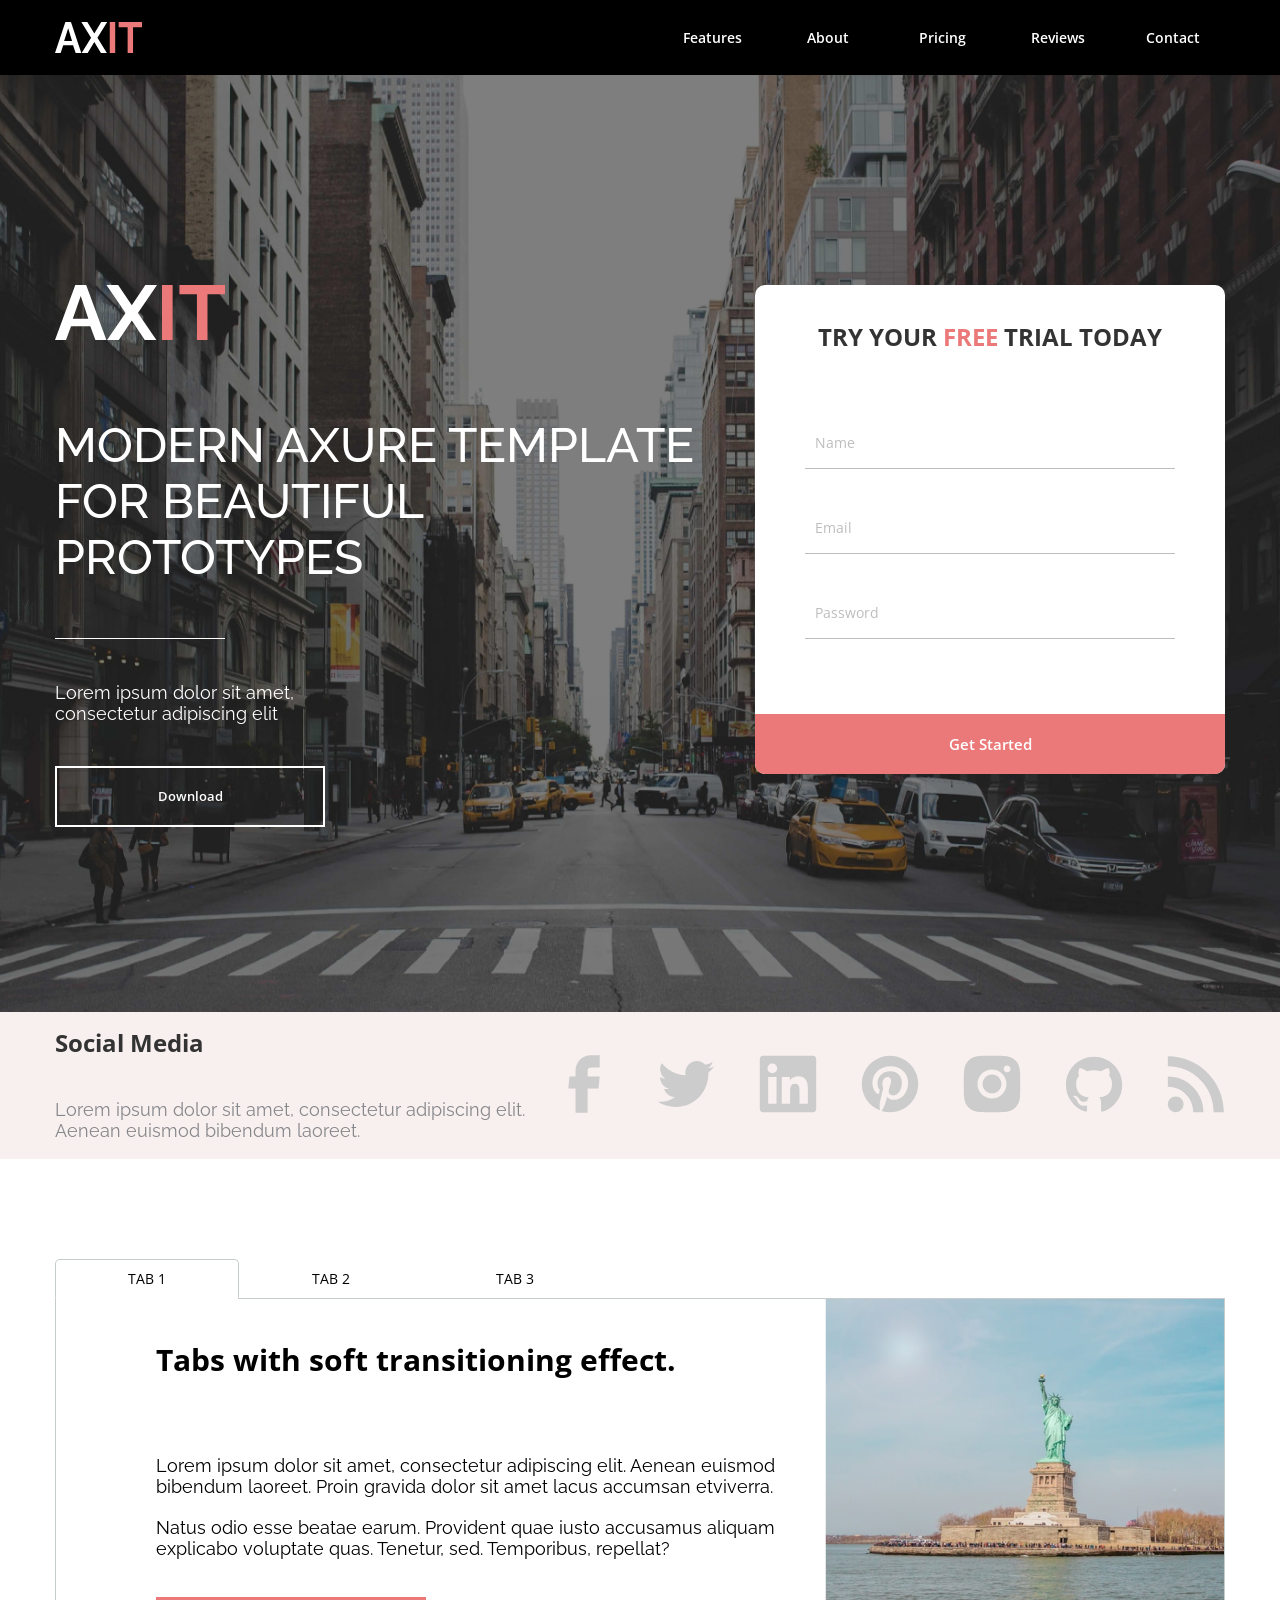
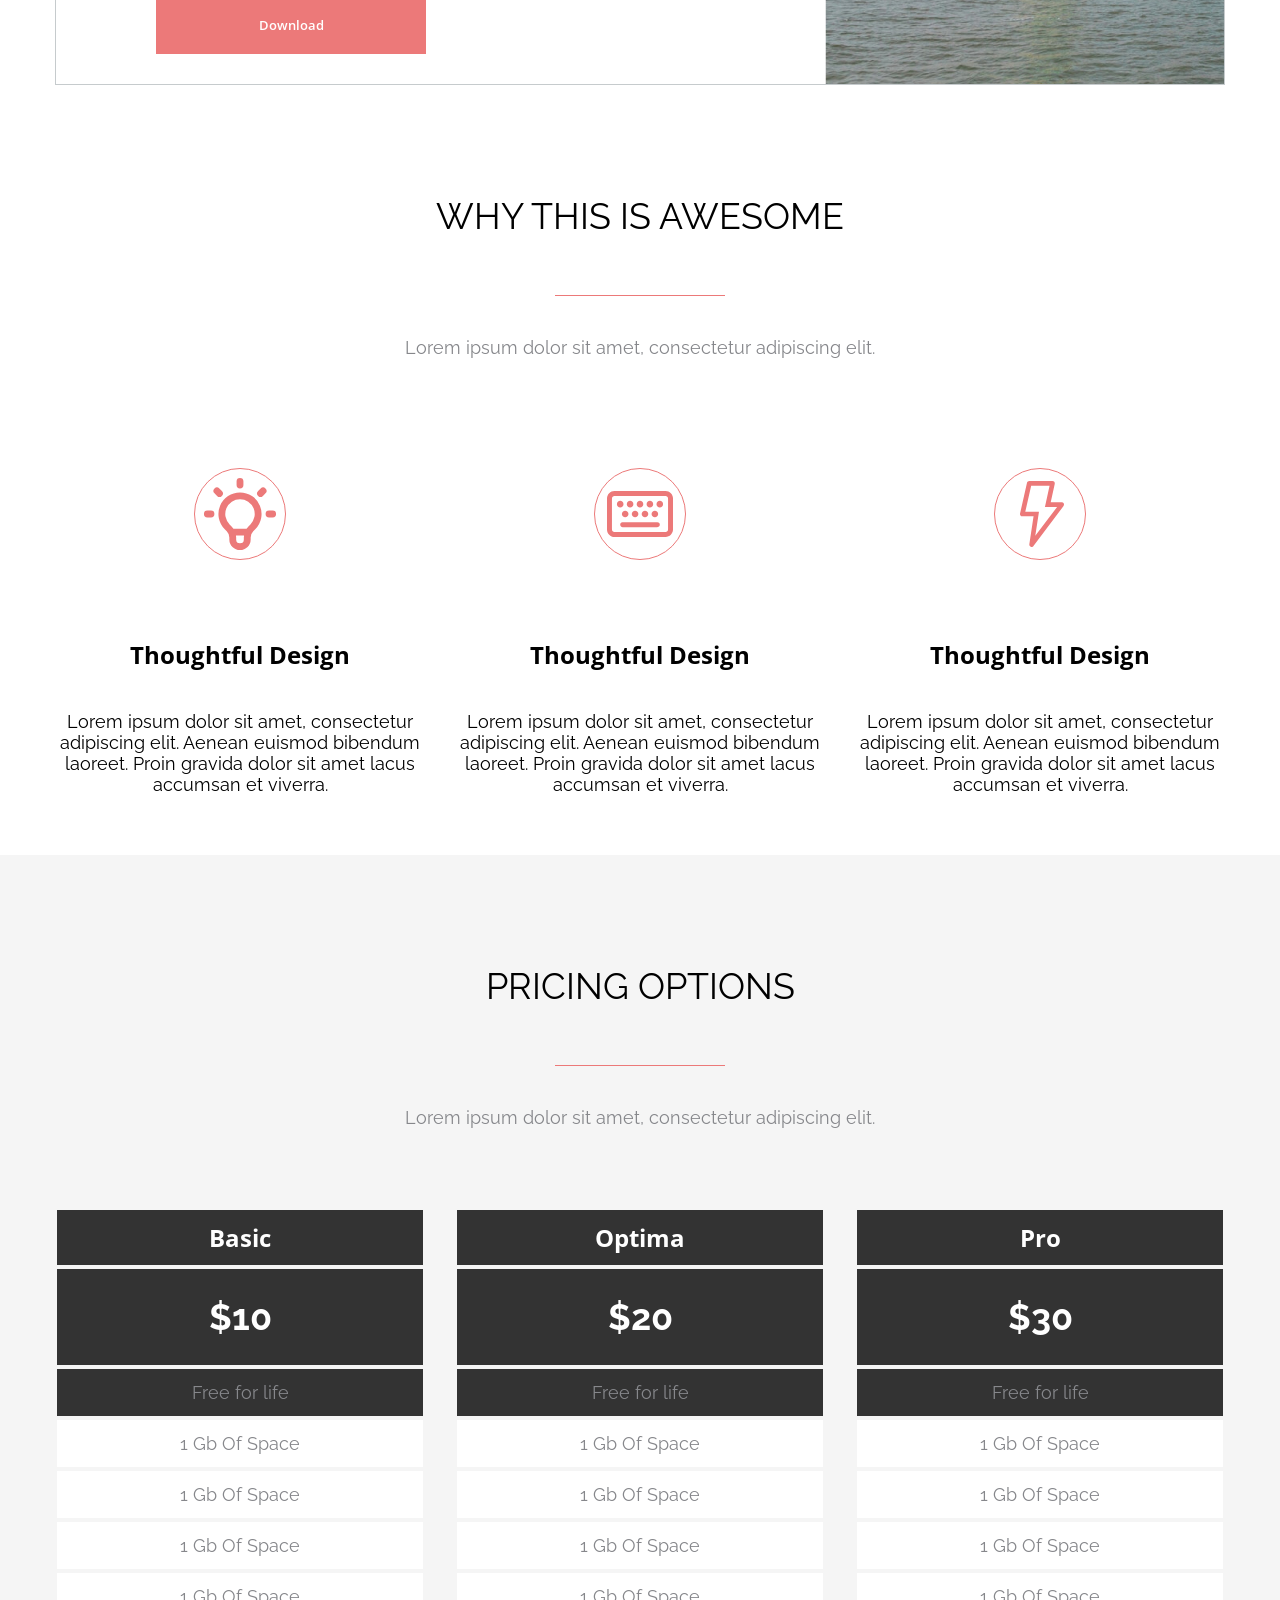
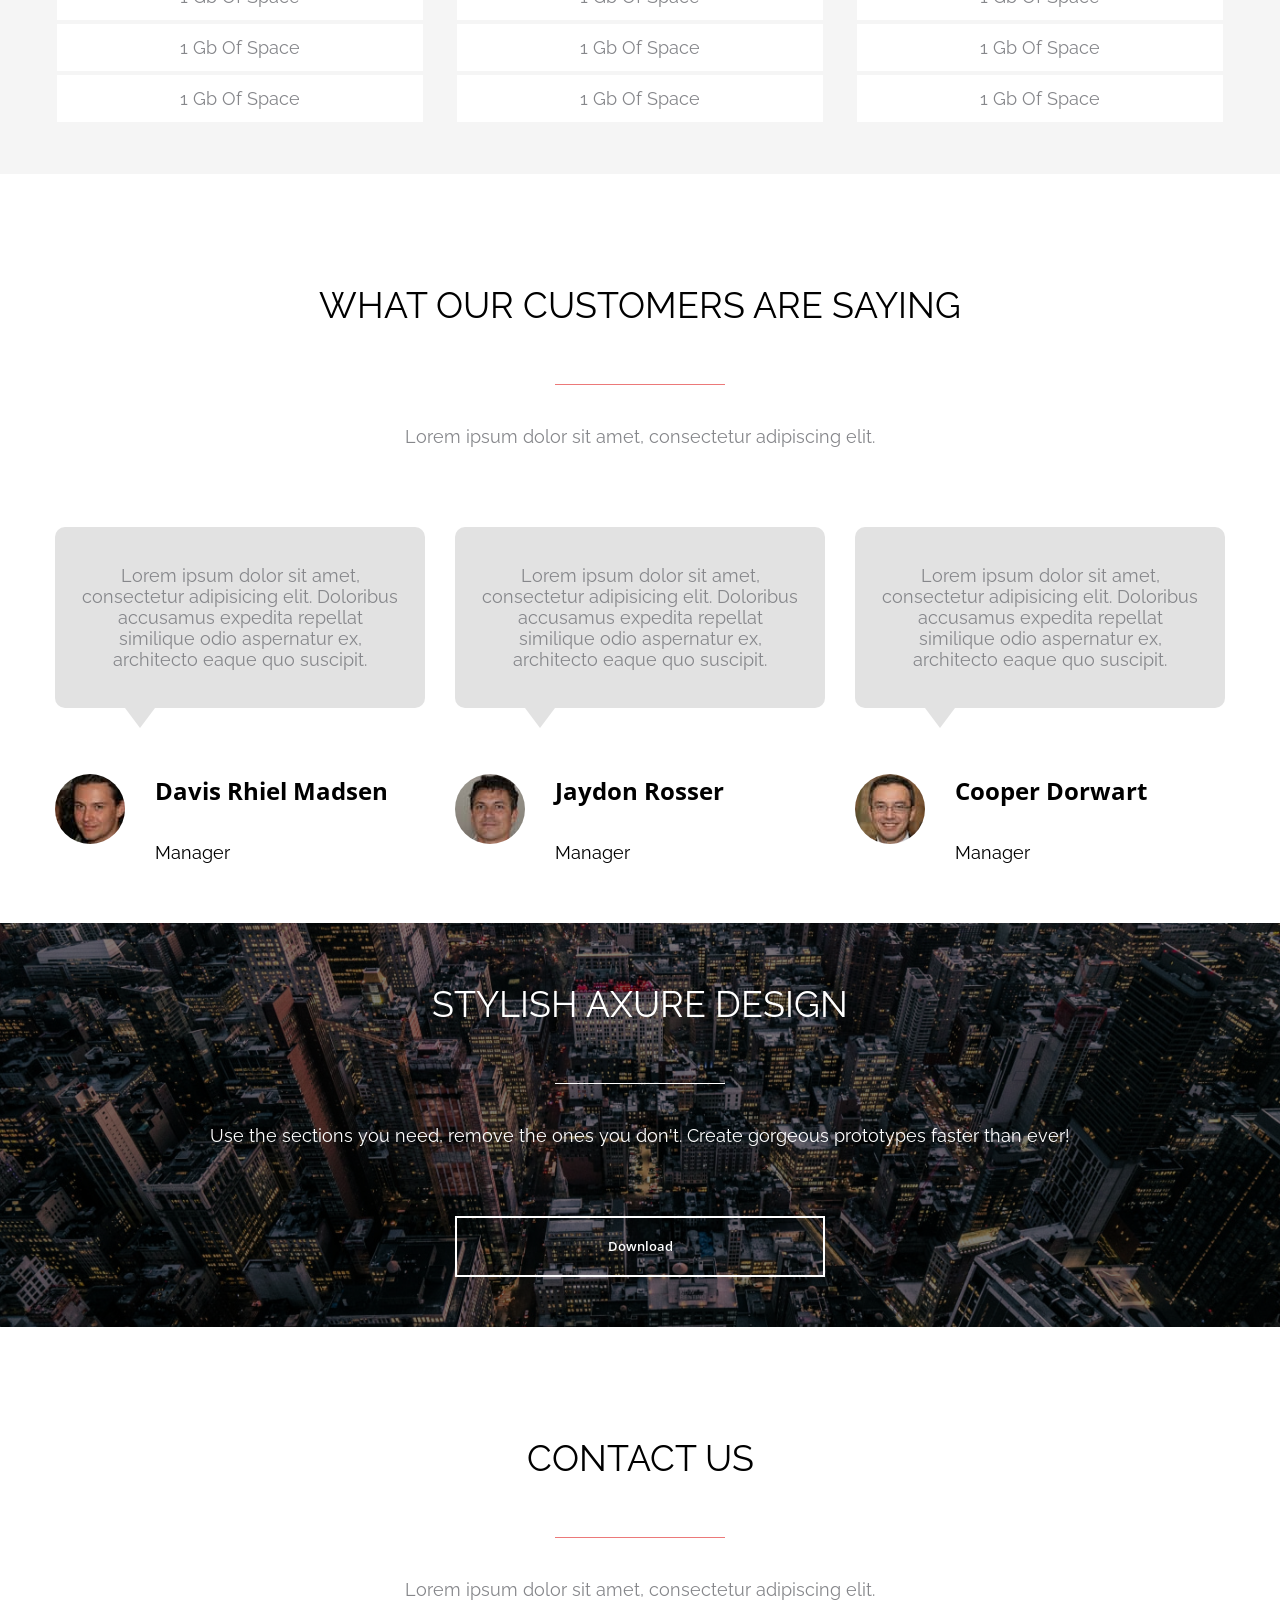
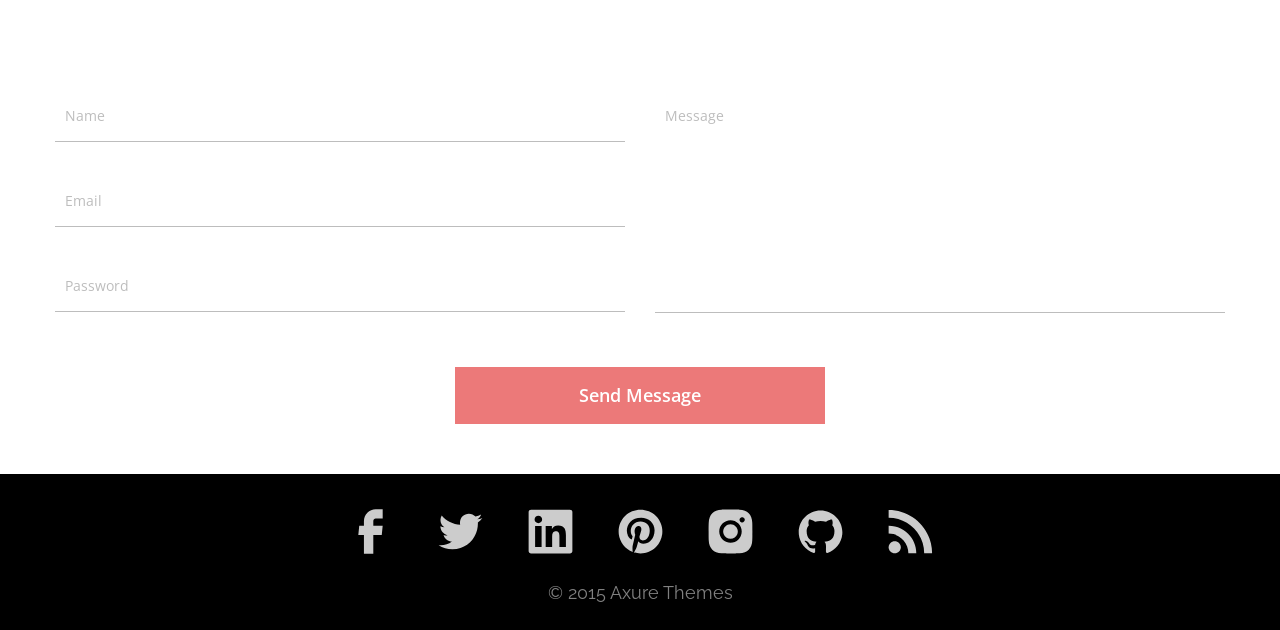
==== commit 0e89528b: "ExtraL09 Changed adaptive to SCSS" ====
--- a/index.html
+++ b/index.html
@@ -11,7 +11,7 @@
 	<link
 		href="https://fonts.googleapis.com/css2?family=Open+Sans:wght@400;600;700&family=Raleway:wght@400;500;700&display=swap"
 		rel="stylesheet">
-	<link rel="stylesheet" type="text/css" href="css/main.css">
+	<link rel="stylesheet" type="text/css" href="css/style.css">
 	<title>Axit</title>
 </head>
 
@@ -24,7 +24,7 @@
 				<ul class="nav__list nav-list">
 					<li class="nav-list__item nav-item">
 						<a href="#features" class="nav-item__link">
-							features
+							features 
 						</a>
 					</li>
 					<li class="nav-list__item nav-item">
@@ -58,8 +58,8 @@
 			<div class="overlay">
 			<div class="banner-block__container banner container">
 				<div class="banner__info banner-info">
-					<img src="img/logo@desktop.svg" alt="Axit logo" width="170px" height="55px" class="banner-info__logo">
-					<h1 class="banner-info__title title">MODERN AXURE TEMPLATE FOR BEAUTIFUL PROTOTYPES</h1>
+					<img src="img/logo@desktop.svg" alt="Axit logo" class="banner-info__logo">
+					<h1 class="banner-info__title title">MODERN AXURE TEMPLATE FOR BEAUTIFUL PROTOTYPES </h1>
 					<p class="banner-info__subtitle subtitle">Lorem ipsum dolor sit amet, consectetur adipiscing elit</p>
 					<button type="button" class="banner-info__button button">Download</button>
 				</div>
@@ -81,15 +81,14 @@
 					</form>
 				</div>
 			</div>	
-			</div>
-			
+			</div>	
 		</section>
 
 		<section class="social-block">
 			<div class="social-block__wrap social container">
 				<div class="social__info social-info">
 					<h2 class="social-info__title">
-						Social Media
+						Social Media 
 					</h2>
 					<p class="social-info__subtitle">
 						Lorem ipsum dolor sit amet, consectetur adipiscing elit. Aenean euismod bibendum laoreet.
@@ -153,22 +152,21 @@
 						Tabs with soft transitioning effect.
 					</h2>
 					<p class="tab-info__text">
-						Lorem ipsum dolor sit amet, consectetur adipiscing elit. Aenean euismod bibendum laoreet. Proin gravida dolor sit amet lacus accumsan etviverra justo commodo. Proin sodales pulvinar tempor. Cum sociis natoque penatibus et magnis dis parturient montes.
-					</p>
+						Lorem ipsum dolor sit amet, consectetur adipiscing elit. Aenean euismod bibendum laoreet. Proin gravida dolor sit amet lacus accumsan etviverra.
 					<p class="tab-info__text">
-						Natus odio esse beatae earum. Provident quae iusto accusamus aliquam explicabo voluptate quas. Tenetur, sed. Temporibus, repellat? Laborum unde beatae repellendus error accusamus! Quis quam, perferendis illo dolores, nobis error inventore.
+						Natus odio esse beatae earum. Provident quae iusto accusamus aliquam explicabo voluptate quas. Tenetur, sed. Temporibus, repellat?
 					</p>
 					<button type="button" class="tab-info__button button">Download</button>
 				</div>
 					<picture class="tab__pic tab-pic">
-						<source srcset="img/tabs_img_1@desktop.jpg" media="(min-width: 1024px)">
-						<img src="img/tabs_img_1@tablet.jpg" alt="Fisrst tab img" class="tab-pic__img">
+						<source srcset="img/tabs_img_1@desktop.jpg"  media="(min-width: 1510px)">
+						<img src="img/tabs_img_1@tablet.jpg" alt="Fisrst tab img">
 					</picture>
 			</div>
 		</section>
 
 		<section id="about" class="awesome-block container">
-			<h2 class="awesome-block__title title">Why this is awesome</h2>
+			<h2 class="awesome-block__title title">Why this is awesome </h2>
 			<p class="awesome-block__subtitle subtitle">Lorem ipsum dolor sit amet, consectetur adipiscing elit.</p>
 			<ul class="awesome-block__list benefits-list list">
 				<li class="benefits-list__item benefit list-item">
@@ -227,7 +225,7 @@
 						<h3 class="option__name option-info-box">Pro</h3>
 						<p class="option__cost option-info-box">$30</p>
 						<p class="option__text option-info-box">Free for life</p>
-						<ul class="option__list">
+						<ul class="option__list option-list">
 							<li class="option-list__item">1 gb of space</li>
 							<li class="option-list__item">1 gb of space</li>
 							<li class="option-list__item">1 gb of space</li>
@@ -250,7 +248,7 @@
 							Lorem ipsum dolor sit amet, consectetur adipisicing elit. Doloribus accusamus expedita repellat similique odio aspernatur ex, architecto eaque quo suscipit.
 						</p>
 					</div>
-					<div class="comment__customer user">
+					<div class="comment__customer customer">
 						<img src="img/customer_avatar_1@desktop.jpg" alt="Davis Rhiel Madden avatar" width="70px" height="70px" class="customer__avatar">
 						<div class="customer__info customer-info">
 							<h3 class="customer-info__name">Davis Rhiel Madsen</h3>
@@ -264,7 +262,7 @@
 							Lorem ipsum dolor sit amet, consectetur adipisicing elit. Doloribus accusamus expedita repellat similique odio aspernatur ex, architecto eaque quo suscipit.
 						</p>
 					</div>
-					<div class="comment__customer user">
+					<div class="comment__customer customer">
 						<img src="img/customer_avatar_2@desktop.jpg" alt="Jaydon Rosser avatar" width="70px" height="70px" class="customer__avatar">
 						<div class="customer__info customer-info">
 							<h3 class="customer-info__name">Jaydon Rosser</h3>
@@ -278,7 +276,7 @@
 							Lorem ipsum dolor sit amet, consectetur adipisicing elit. Doloribus accusamus expedita repellat similique odio aspernatur ex, architecto eaque quo suscipit.
 						</p>
 					</div>
-					<div class="comment__customer user">
+					<div class="comment__customer customer">
 						<img src="img/customer_avatar_3@desktop.jpg" alt="Cooper Dorwart avatar" width="70px" height="70px" class="customer__avatar">
 						<div class="customer__info customer-info">
 							<h3 class="customer-info__name">Cooper Dorwart</h3>
@@ -309,15 +307,15 @@
 			<h2 class="contact-block__title title">contact us</h2>
 			<p class="contact-block__subtitle subtitle">Lorem ipsum dolor sit amet, consectetur adipiscing elit.</p>
 			<form action="" method="post" class="contact-block__form contact-form">
-				<fieldset class="contact-form__box form-box">
-					<label class="form-box__item box-item">
-						<input type="text" name="name" placeholder="name" class="box-item__input form-item">
+				<fieldset class="contact-form__container form-container">
+					<label class="form-container__item container-item">
+						<input type="text" name="name" placeholder="name" class="container-item__input form-item">
 					</label>
-					<label class="form-box__item box-item">
-						<input type="text" name="email" placeholder="email" class="box-item__input form-item">
+					<label class="form-container__item container-item">
+						<input type="text" name="email" placeholder="email" class="container-item__input form-item">
 					</label>
-					<label class="form-box__item box-item">
-						<input type="password" name="password" placeholder="password" class="box-item__input form-item">
+					<label class="form-container__item container-item">
+						<input type="password" name="password" placeholder="password" class="container-item__input form-item">
 					</label>
 				</fieldset>
 				<label class="contact-form__textarea form-textarea">
@@ -329,49 +327,51 @@
 
 	</main>
 
-	<footer class="footer">
-		<ul class="footer__list footer-list">
-			<li class="footer-list__item footer-item">
-				<a href="https://www.facebook.com/" aria-label="Facebook" class="footer-item__link footer-link">
-					<img src="/img/facebook_icon@desktop.svg" alt="Facebook icon" width="53px" height="53px" class="footer-link__img">
-				</a>
-			</li>
-			<li class="footer-list__item footer-item">
-				<a href="https://twitter.com/" aria-label="Twitter" class="footer-item__link footer-link">
-					<img src="/img/twitter_icon@desktop.svg" alt="Twitter icon" width="53px" height="53px" class="footer-link__img">
-				</a>
-			</li>
-			<li class="footer-list__item footer-item">
-				<a href="https://www.linkedin.com/" aria-label="Linkedin" class="footer-item__link footer-link">
-					<img src="/img/linkedin_icon@desktop.svg" alt="Linkedin icon" width="53px" height="53px" class="footer-link__img">
-				</a>
-			</li>
-			<li class="footer-list__item footer-item">
-				<a href="https://www.pinterest.com/" aria-label="Pinterest" class="footer-item__link footer-link">
-					<img src="/img/pinterest_icon@desktop.svg" alt="Pinterest icon" width="53px" height="53px" class="footer-link__img">
-				</a>
-			</li>
-			<li class="footer-list__item footer-item">
-				<a href="https://www.instagram.com/" aria-label="Instagram" class="footer-item__link footer-link">
-					<img src="/img/instagram_icon@desktop.svg" alt="Instagram icon" width="53px" height="53px" class="footer-link__img">
-				</a>
-			</li>
-			<li class="footer-list__item footer-item">
-				<a href="https://github.com/" aria-label="Github" class="footer-item__link footer-link">
-					<img src="/img/github_icon@desktop.svg" alt="Github icon" width="53px" height="53px" class="footer-link__img">
-				</a>
-			</li>
-			<li class="footer-list__item footer-item">
-				<a href="https://rss.com/"  aria-label="RSS" class="footer-item__link footer-link">
-					<img src="/img/rss_icon@desktop.svg" alt="RSS icon" width="53px" height="53px" class="footer-link__img">
-				</a>
-			</li>
-		</ul>
-		<p class="footer__copyright">
-			&copy; 2015 Axure Themes
-		</p>
+	<footer class="footer-block">
+		<div class="container">
+			<ul class="footer-block__list footer-list">
+				<li class="footer-list__item footer-item">
+					<a href="https://www.facebook.com/" aria-label="Facebook" class="footer-item__link footer-link">
+						<img src="/img/facebook_icon@desktop.svg" alt="Facebook icon" class="footer-link__img">
+					</a>
+				</li>
+				<li class="footer-list__item footer-item">
+					<a href="https://twitter.com/" aria-label="Twitter" class="footer-item__link footer-link">
+						<img src="/img/twitter_icon@desktop.svg" alt="Twitter icon" class="footer-link__img">
+					</a>
+				</li>
+				<li class="footer-list__item footer-item">
+					<a href="https://www.linkedin.com/" aria-label="Linkedin" class="footer-item__link footer-link">
+						<img src="/img/linkedin_icon@desktop.svg" alt="Linkedin icon" class="footer-link__img">
+					</a>
+				</li>
+				<li class="footer-list__item footer-item">
+					<a href="https://www.pinterest.com/" aria-label="Pinterest" class="footer-item__link footer-link">
+						<img src="/img/pinterest_icon@desktop.svg" alt="Pinterest icon" class="footer-link__img">
+					</a>
+				</li>
+				<li class="footer-list__item footer-item">
+					<a href="https://www.instagram.com/" aria-label="Instagram" class="footer-item__link footer-link">
+						<img src="/img/instagram_icon@desktop.svg" alt="Instagram icon" class="footer-link__img">
+					</a>
+				</li>
+				<li class="footer-list__item footer-item">
+					<a href="https://github.com/" aria-label="Github" class="footer-item__link footer-link">
+						<img src="/img/github_icon@desktop.svg" alt="Github icon" class="footer-link__img">
+					</a>
+				</li>
+				<li class="footer-list__item footer-item">
+					<a href="https://rss.com/"  aria-label="RSS" class="footer-item__link footer-link">
+						<img src="/img/rss_icon@desktop.svg" alt="RSS icon" class="footer-link__img">
+					</a>
+				</li>
+			</ul>
+			<p class="footer-block__copyright">
+				&copy; 2015 Axure Themes
+			</p>
+		</div>
 	</footer>
-
+	
 </body>
 
 </html>
--- a/css/style.css
+++ b/css/style.css
@@ -0,0 +1,1126 @@
+* {
+  box-sizing: border-box;
+  padding: 0;
+  margin: 0;
+}
+
+body {
+  font-family: "Raleway", "Arial", sans-serif;
+  font-style: normal;
+  font-weight: normal;
+  font-size: 18px;
+  line-height: 21px;
+  color: #000000;
+}
+
+.overlay {
+  background: rgba(0, 0, 0, 0.5);
+}
+
+.container {
+  max-width: 1170px;
+  margin: 0 auto;
+}
+
+.title {
+  position: relative;
+  padding-bottom: 60px;
+  font-weight: 400;
+  font-size: 36px;
+  line-height: 42px;
+  text-transform: uppercase;
+  text-align: center;
+  color: #000000;
+}
+.title::after {
+  content: "";
+  position: absolute;
+  height: 1px;
+  bottom: 1px;
+  left: 50%;
+  min-width: 170px;
+  transform: translate(-50%);
+  background-color: #EC7979;
+}
+
+.subtitle {
+  margin-top: 40px;
+  text-align: center;
+  color: #86878B;
+}
+
+.list {
+  display: flex;
+  justify-content: space-between;
+  list-style-type: none;
+}
+.list-item {
+  width: 370px;
+}
+
+.button {
+  min-width: 270px;
+  padding: 16px;
+  border: none;
+  font-family: "Open Sans", "Times New Roman", sans-serif;
+  font-weight: 600;
+  line-height: 25px;
+  text-transform: capitalize;
+  text-align: center;
+  color: #FFFFFF;
+  background: #EC7979;
+  cursor: pointer;
+  transition: all 0.5s ease 0s;
+}
+
+.form-item {
+  padding: 16px 10px;
+  border: none;
+  font-family: "Open Sans", "Times New Roman", sans-serif;
+  font-size: 14px;
+  line-height: 19px;
+  text-transform: capitalize;
+  border-bottom: 1px solid #BDBDBD;
+}
+.form-item::-moz-placeholder {
+  color: #BDBDBD;
+}
+.form-item:-ms-input-placeholder {
+  color: #BDBDBD;
+}
+.form-item::placeholder {
+  color: #BDBDBD;
+}
+.form-item:focus {
+  outline-color: #BDBDBD;
+}
+.form-button {
+  border: none;
+  font-family: "Open Sans", "Times New Roman", sans-serif;
+  font-weight: 600;
+  text-transform: capitalize;
+  color: #FFFFFF;
+  background: #EC7979;
+  transition: all 0.5s ease 0s;
+  cursor: pointer;
+}
+
+@media (max-width: 1510px) {
+  body {
+    font-size: elementSize(14, 18, 1024, 1510);
+    line-height: elementSize(16, 21, 1024, 1510);
+  }
+  .container {
+    max-width: elementWidth(992, 1170, 1024, 1510);
+  }
+  .title {
+    padding-bottom: elementSize(50, 60, 1024, 1510);
+    font-size: elementSize(24, 36, 1024, 1510);
+    line-height: elementSize(28, 42, 1024, 1510);
+  }
+  .title::after {
+    min-width: elementWidth(142, 170, 1024, 1510);
+  }
+  .subtitle {
+    margin-top: elementSize(32, 40, 1024, 1510);
+  }
+  .list-item {
+    width: elementWidth(318, 370, 1024, 1510);
+  }
+  .button {
+    min-width: elementWidth(183, 270, 1024, 1510);
+    padding: elementSize(12, 16, 1024, 1510);
+  }
+}
+@media (max-width: 1024px) {
+  body {
+    font-size: 13px;
+    line-height: 15px;
+  }
+  .container {
+    max-width: elementWidth(288, 992, 320, 1024);
+  }
+  .title {
+    font-size: elementSize(18, 24, 320, 1024);
+    line-height: elementSize(21, 28, 320, 1024);
+  }
+  .title::after {
+    width: elementWidth(134, 142, 320, 1024);
+  }
+  .subtitle {
+    margin-top: elementSize(25, 32, 320, 1024);
+  }
+  .list-item {
+    width: elementWidth(288, 317, 320, 1024);
+  }
+}
+.header-block {
+  background-color: #000000;
+}
+.header-block__wrap {
+  display: flex;
+  justify-content: space-between;
+  align-items: center;
+}
+
+.header__logo {
+  box-sizing: content-box;
+  padding: 22px 0;
+}
+
+.nav__list {
+  display: flex;
+  list-style-type: none;
+  max-width: 570px;
+}
+
+.nav-list__item {
+  display: flex;
+  transition: all 0.8s ease 0s;
+}
+.nav-list__item:hover {
+  background: #EC7979;
+}
+.nav-list__item:active {
+  background: #AB4949;
+}
+
+.nav-item__link {
+  display: flex;
+  align-items: center;
+  justify-content: center;
+  min-width: 115px;
+  min-height: 75px;
+  padding: 10px;
+  font-family: "Open Sans", "Times New Roman", sans-serif;
+  font-weight: 600;
+  font-size: 14px;
+  line-height: 19px;
+  text-transform: capitalize;
+  text-align: center;
+  text-decoration: none;
+  color: #FFFFFF;
+}
+
+@media (max-width: 1024px) {
+  .header-block__wrap {
+    flex-direction: column;
+    align-items: flex-start;
+    min-width: 100%;
+  }
+  .header__logo {
+    width: elementWidth(65, 87, 320, 1024);
+    height: elementWidth(23, 31, 320, 1024);
+    padding: elementSize(16, 22, 320, 1024) 16px;
+  }
+  .nav__list {
+    flex-direction: column;
+    max-width: 100%;
+  }
+  .nav-item__link {
+    min-width: 100vw;
+    min-height: 68px;
+  }
+}
+.banner-block {
+  background-image: url("/img/banner_bg.jpg");
+  background-size: cover;
+  background-position: 50% 100%;
+}
+.banner-block__container {
+  display: flex;
+  justify-content: space-between;
+  align-items: flex-start;
+  padding: 210px 0 185px;
+}
+
+.banner-info {
+  max-width: 670px;
+}
+.banner-info__logo {
+  width: 170px;
+  height: 55px;
+}
+.banner-info__title {
+  padding-bottom: 55px;
+  margin-top: 73px;
+  font-weight: 500;
+  font-size: 48px;
+  line-height: 56px;
+  text-align: left;
+  text-transform: uppercase;
+  color: #ffffff;
+}
+.banner-info__title::after {
+  left: 0;
+  transform: none;
+  background-color: #ffffff;
+}
+.banner-info__subtitle {
+  max-width: 270px;
+  margin-top: 42px;
+  text-align: left;
+  color: #ffffff;
+}
+.banner-info__button {
+  border: 2px solid #FFFFFF;
+  margin-top: 42px;
+  background: none;
+}
+.banner-info__button:hover {
+  border: 2px solid #EC7979;
+  color: #EC7979;
+}
+.banner-info__button:active {
+  border: 2px solid #AB4949;
+  color: #FFFFFF;
+  background: #AB4949;
+}
+
+.form-box {
+  max-width: 470px;
+  border-radius: 10px;
+  background-color: #FFFFFF;
+}
+.form-box__title {
+  padding: 0 10px;
+  margin-top: 35px;
+  font-family: "Open Sans", "Times New Roman", sans-serif;
+  font-weight: 700;
+  font-size: 24px;
+  line-height: 33px;
+  text-transform: uppercase;
+  text-align: center;
+  color: #333333;
+}
+.form-box__title--emphasis {
+  color: #EC7979;
+}
+.form-box__form {
+  display: flex;
+  flex-direction: column;
+}
+
+.form__fieldset {
+  display: flex;
+  flex-direction: column;
+  gap: 33px;
+  padding: 64px 50px 75px;
+  border: none;
+}
+.form__button {
+  padding: 20px;
+  border-radius: 0 0 10px 10px;
+  font-size: 15px;
+  line-height: 20px;
+}
+.form__button:hover {
+  background: #AB4949;
+}
+.form__button:active {
+  background: #EC7979;
+  box-shadow: inset 0 0 10px #AB4949;
+}
+
+.fieldset-item__input {
+  min-width: 370px;
+}
+
+@media (max-width: 1510px) {
+  .banner-block__container {
+    padding: elementSize(137, 210, 1024, 1510) 0 elementSize(106, 185, 1024, 1510);
+  }
+  .banner-info {
+    max-width: elementWidth(455, 670, 1024, 1510);
+  }
+  .banner-info__logo {
+    width: elementWidth(115, 170, 1024, 1510);
+    height: elementWidth(41, 55, 1024, 1510);
+  }
+  .banner-info__title {
+    padding-bottom: elementSize(40, 55, 1024, 1510);
+    margin-top: elementSize(53, 73, 1024, 1510);
+    font-size: elementSize(36, 48, 1024, 1510);
+    line-height: elementSize(42, 56, 1024, 1510);
+  }
+  .banner-info__subtitle {
+    max-width: elementWidth(183, 270, 1024, 1510);
+    margin-top: elementSize(36, 42, 1024, 1510);
+  }
+  .banner-info__button {
+    margin-top: elementSize(31, 42, 1024, 1510);
+  }
+  .form-box {
+    max-width: elementWidth(398, 470, 1024, 1510);
+  }
+  .form-box__title {
+    font-size: elementSize(18, 24, 1024, 1510);
+    line-height: elementSize(25, 33, 1024, 1510);
+  }
+  .fieldset-item__input {
+    min-width: elementWidth(298, 370, 1024, 1510);
+  }
+  .form__button {
+    width: elementWidth(398, 470, 1024, 1510);
+  }
+}
+@media (max-width: 1024px) {
+  .banner-block__container {
+    flex-direction: column;
+    align-items: center;
+    padding: elementSize(90, 137, 320, 1024) 0 elementSize(50, 106, 320, 1024);
+  }
+  .banner-info {
+    max-width: elementWidth(288, 455, 320, 1024);
+  }
+  .banner-info__logo {
+    display: none;
+  }
+  .banner-info__title {
+    margin: 0;
+    font-size: elementSize(36, 48, 320, 1024);
+    line-height: elementSize(42, 56, 320, 1024);
+    text-align: center;
+  }
+  .banner-info__title::after {
+    left: 50%;
+    transform: translate(-50%);
+  }
+  .banner-info__subtitle {
+    max-width: 100%;
+    text-align: center;
+  }
+  .banner-info__button {
+    display: block;
+    width: 288px;
+    margin: 42px auto 0;
+  }
+  .form-box {
+    max-width: elementWidth(288, 398, 320, 1024);
+    margin-top: 55px;
+  }
+  .form-box__title {
+    padding: 0 20px;
+    font-size: elementSize(14, 24, 320, 1024);
+    line-height: elementSize(19, 33, 320, 1024);
+  }
+  .form__fieldset {
+    padding: 40px 20px 55px;
+    align-items: center;
+  }
+  .fieldset-item__input {
+    min-width: elementWidth(240, 370, 320, 1024);
+  }
+  .form__button {
+    width: elementWidth(288, 398, 320, 1024);
+  }
+}
+.social-block {
+  width: 100%;
+  background-color: #F8EFEF;
+}
+.social-block__wrap {
+  display: flex;
+  gap: 30px;
+  padding: 14px 0 18px;
+}
+
+.social-info {
+  min-width: 470px;
+}
+.social-info__title {
+  font-family: "Open Sans", "Times New Roman", sans-serif;
+  font-weight: 700;
+  font-size: 24px;
+  line-height: 33px;
+  text-transform: capitalize;
+  color: #333333;
+}
+.social-info__subtitle {
+  margin-top: 40px;
+  color: #86878B;
+}
+
+.social__list {
+  display: flex;
+  flex-direction: row;
+  justify-content: space-between;
+  align-items: center;
+  min-width: 670px;
+  list-style-type: none;
+}
+
+.social-item__link {
+  display: block;
+  width: 58px;
+  height: 58px;
+}
+
+.social-link__img {
+  width: 100%;
+  height: 100%;
+}
+
+@media (max-width: 1510px) {
+  .social-block__wrap {
+    gap: elementSize(20, 30, 1024, 1510);
+  }
+  .social-info {
+    min-width: elementWidth(400, 470, 1024, 1510);
+  }
+  .social-info__title {
+    font-size: elementSize(18, 24, 1024, 1510);
+    line-height: elementSize(25, 33, 1024, 1510);
+  }
+  .social-info__subtitle {
+    margin-top: elementSize(25, 40, 1024, 1510);
+  }
+  .social__list {
+    min-width: elementWidth(560, 670, 1024, 1510);
+  }
+  .social-item__link {
+    width: elementWidth(53, 58, 1024, 1510);
+    height: elementWidth(53, 58, 1024, 1510);
+  }
+}
+@media (max-width: 1024px) {
+  .social-block__wrap {
+    flex-direction: column;
+    align-items: center;
+    padding: 45px 0 45px;
+  }
+  .social-info {
+    display: flex;
+    flex-direction: column;
+    min-width: 100%;
+  }
+  .social-info__title {
+    font-size: elementWidth(18, 24, 320, 1024);
+    line-height: elementSize(25, 33, 320, 1024);
+    text-align: center;
+  }
+  .social-info__subtitle {
+    margin-top: 30px;
+    text-align: center;
+  }
+  .social__list {
+    min-width: 100%;
+    margin-top: 30px;
+  }
+  .social-item__link {
+    width: elementWidth(23, 53, 320, 1024);
+    height: elementWidth(23, 53, 320, 1024);
+  }
+}
+.tabs-block {
+  margin-top: 100px;
+}
+.tabs-block__list {
+  display: flex;
+  border-bottom: 1px solid #C6CBCD;
+}
+.tabs-block__tab {
+  display: flex;
+  border: 1px solid #C6CBCD;
+  border-top: 0;
+}
+
+.shortcuts-list {
+  display: flex;
+  border-bottom: 1px solid #C6CBCD;
+}
+.shortcuts-list__tag {
+  display: flex;
+  min-width: 184px;
+}
+.shortcuts-list__tag--active {
+  position: relative;
+  border: 1px solid #C6CBCD;
+  border-radius: 5px 5px 0 0;
+  border-bottom: 1px solid #ffffff;
+}
+.shortcuts-list__tag--active::after {
+  content: "";
+  min-width: 182px;
+  min-height: 4px;
+  background-color: #FFFFFF;
+  position: absolute;
+  bottom: -3px;
+}
+
+.tag__button {
+  flex: 1;
+  padding: 9px;
+  font-family: "Open Sans", "Times New Roman", sans-serif;
+  font-size: 14px;
+  line-height: 19px;
+  text-transform: uppercase;
+  background-color: #FFFFFF;
+  border-radius: 5px 5px 0 0;
+  border: none;
+  cursor: pointer;
+}
+
+.tab-info {
+  padding: 40px 28px 28px 100px;
+}
+.tab-info__title {
+  font-family: "Open Sans", "Times New Roman", sans-serif;
+  font-size: 30px;
+  line-height: 41px;
+}
+.tab-info__text {
+  margin-top: 20px;
+}
+.tab-info__text:first-of-type {
+  margin-top: 75px;
+}
+.tab-info__button {
+  margin-top: 75px;
+}
+.tab-info__button:hover {
+  background: #AB4949;
+}
+.tab-info__button:active {
+  background: #EC7979;
+  box-shadow: inset 0 0 10px #AB4949;
+}
+.tab__pic {
+  width: 470px;
+  height: 500px;
+}
+
+@media (max-width: 1510px) {
+  .tabs-block {
+    margin-top: elementSize(50, 100, 1024, 1510);
+  }
+  .shortcuts-list__tag {
+    min-width: elementWidth(172, 184, 1024, 1510);
+  }
+  .shortcuts-list__tag--active::after {
+    min-width: elementWidth(170, 182, 1024, 1510);
+  }
+  .tab__wrap {
+    padding: elementSize(35, 40, 1024, 1510) elementSize(26, 28, 1024, 1510) 30px elementSize(85, 100, 1024, 1510);
+  }
+  .tab-info__title {
+    font-size: elementSize(24, 30, 1024, 1510);
+    line-height: elementSize(33, 41, 1024, 1510);
+  }
+  .tab-info__text:first-of-type {
+    margin-top: elementSize(50, 75, 1024, 1510);
+  }
+  .tab-info__button {
+    min-width: elementWidth(230, 270, 1024, 1510);
+    margin-top: 38px;
+  }
+  .tab__pic {
+    width: 400px;
+    height: 385px;
+  }
+}
+@media (max-width: 1024px) {
+  .tabs-block {
+    margin-top: elementSize(40, 100, 320, 1024);
+  }
+  .shortcuts-list__tag {
+    min-width: elementWidth(96, 172, 320, 1024);
+  }
+  .shortcuts-list__tag--active::after {
+    min-width: elementWidth(94, 170, 320, 1024);
+  }
+  .tab {
+    display: flex;
+    border: 1px solid #C6CBCD;
+    border-top: 0;
+  }
+  .tab__wrap {
+    padding: elementSize(35, 40, 320, 1024) elementSize(20, 28, 320, 1024) 30px elementSize(25, 100, 320, 1024);
+  }
+  .tab-info__title {
+    font-size: elementSize(18, 24, 320, 1024);
+    line-height: elementSize(25, 33, 320, 1024);
+  }
+  .tab-info__button {
+    min-width: 230px;
+    margin-top: elementSize(30, 38, 320, 1024);
+  }
+  .tab__pic {
+    display: none;
+  }
+}
+@media (max-width: 450px) {
+  .tab-info__title {
+    text-align: center;
+  }
+  .tab-info__text {
+    text-align: center;
+  }
+  .tab-info__button {
+    display: block;
+    margin: 30px auto 0;
+  }
+}
+.awesome-block {
+  padding: 60px 0;
+  margin-top: 50px;
+}
+.awesome-block__list {
+  margin-top: 110px;
+}
+
+.benefit__title {
+  position: relative;
+  padding-top: 170px;
+  font-family: "Open Sans", "Times New Roman", sans-serif;
+  font-size: 24px;
+  font-weight: 700;
+  line-height: 33px;
+  text-align: center;
+}
+.benefit__title::before {
+  content: "";
+  position: absolute;
+  top: 0;
+  left: 50%;
+  min-width: 92px;
+  min-height: 170px;
+  background-repeat: no-repeat;
+  transform: translate(-50%);
+}
+.benefit__title--first::before {
+  background-image: url("/img/awesome_icon_1@desktop.svg");
+}
+.benefit__title--second::before {
+  background-image: url("/img/awesome_icon_2@desktop.svg");
+}
+.benefit__title--third::before {
+  background-image: url("/img/awesome_icon_3@desktop.svg");
+}
+.benefit__text {
+  margin-top: 40px;
+  text-align: center;
+}
+
+@media (max-width: 1510px) {
+  .awesome-block {
+    padding-top: elementSize(50, 60, 1024, 1510);
+  }
+  .awesome-block__list {
+    margin-top: elementSize(55, 80, 1024, 1510);
+  }
+  .benefit__title {
+    padding-top: elementSize(145, 170, 1024, 1510);
+    font-size: elementSize(18, 24, 1024, 1510);
+    line-height: elementSize(25, 33, 1024, 1510);
+  }
+  .benefit__title::before {
+    min-width: elementWidth(80, 92, 1024, 1510);
+    background-size: elementWidth(80, 92, 1024, 1510);
+  }
+}
+@media (max-width: 1024px) {
+  .awesome-block {
+    padding-top: elementSize(50, 100, 320, 1024);
+    margin-top: 0;
+  }
+  .awesome-block__list {
+    flex-direction: column;
+    align-items: center;
+    gap: 44px;
+  }
+}
+.pricing-block {
+  padding: 110px 0 50px;
+  background: #F5F5F5;
+}
+
+.pricing__list {
+  margin-top: 80px;
+}
+
+.pricing-list__item {
+  transition: all 0.5s ease 0s;
+}
+.pricing-list__item:hover {
+  transform: translate(0, -20px);
+  filter: drop-shadow(0px 4px 10px rgba(51, 51, 51, 0.2));
+}
+
+.option-info-box {
+  border: 2px solid #F5F5F5;
+  color: #FFFFFF;
+  background: #333333;
+}
+.option__name {
+  padding: 11px;
+  font-family: "Open Sans", "Times New Roman", sans-serif;
+  font-size: 24px;
+  line-height: 33px;
+  text-align: center;
+  text-transform: capitalize;
+}
+.option__cost {
+  padding: 27px 10px;
+  font-weight: 700;
+  font-size: 36px;
+  line-height: 42px;
+  text-align: center;
+}
+.option__text {
+  padding: 13px 10px;
+  text-align: center;
+  color: #86878B;
+}
+.option-list {
+  list-style-type: none;
+}
+.option-list__item {
+  padding: 13px 10px;
+  border: 2px solid #F5F5F5;
+  text-align: center;
+  text-transform: capitalize;
+  color: #86878B;
+  background: #FFFFFF;
+}
+
+@media (max-width: 1510px) {
+  .pricing-block {
+    padding-top: elementSize(100, 110, 1024, 1510);
+  }
+  .pricing-list {
+    margin-top: elementSize(54, 80, 1024, 1510);
+  }
+  .option__name {
+    padding: elementSize(8, 11, 1024, 1510) 10px;
+  }
+  .option__cost {
+    padding: elementSize(23, 27, 1024, 1510) 10px;
+  }
+  .option__text {
+    padding: elementSize(10, 13, 1024, 1510) 10px;
+  }
+  .option-list__item {
+    padding: elementSize(10, 13, 1024, 1510) 10px;
+  }
+}
+@media (max-width: 1024px) {
+  .pricing-block {
+    padding-top: elementSize(50, 100, 320, 1024);
+  }
+  .pricing-list {
+    flex-direction: column;
+    align-items: center;
+    gap: 27px;
+    margin-top: elementSize(24, 50, 320, 1024);
+  }
+  .pricing-list__item:hover {
+    transform: none;
+    filter: none;
+  }
+  .option__name {
+    font-size: elementSize(18, 24, 320, 1024);
+    line-height: elementSize(25, 33, 320, 1024);
+  }
+  .option__cost {
+    padding: elementSize(25, 27, 320, 1024) 10px;
+    font-size: elementSize(24, 36, 320, 1024);
+    line-height: elementSize(28, 42, 320, 1024);
+  }
+  .option__text {
+    padding: 12px 10px;
+  }
+  .option-list__item {
+    padding: 12px 10px;
+  }
+}
+.customers-block {
+  padding: 60px 0 60px;
+  margin-top: 50px;
+}
+.customers-block__list {
+  margin-top: 80px;
+}
+
+.comment-block {
+  position: relative;
+  padding-bottom: 20px;
+}
+.comment-block__text {
+  padding: 38px 23px;
+  border-radius: 10px;
+  text-align: center;
+  color: #86878B;
+  background: #E2E2E2;
+}
+.comment-block::after {
+  content: "";
+  position: absolute;
+  left: 70px;
+  border-left: 15px solid transparent;
+  border-right: 15px solid transparent;
+  border-top: 20px solid #E2E2E2;
+}
+
+.customer {
+  display: flex;
+  gap: 30px;
+  margin-top: 46px;
+}
+.customer__avatar {
+  border-radius: 50%;
+}
+.customer-info__name {
+  font-family: "Open Sans", "Times New Roman", sans-serif;
+  font-size: 24px;
+  line-height: 33px;
+  text-transform: capitalize;
+}
+.customer-info__career {
+  margin-top: 35px;
+}
+
+@media (max-width: 1510px) {
+  .customers-block {
+    padding-top: elementSize(50, 60, 1024, 1510);
+  }
+  .customers-block__list {
+    margin-top: elementSize(54, 80, 1024, 1510);
+  }
+  .comment-block::after {
+    left: elementSize(60, 70, 1024, 1510);
+    border-left: elementSize(13, 15, 1024, 1510) solid transparent;
+    border-right: elementSize(13, 15, 1024, 1510) solid transparent;
+  }
+  .customer {
+    gap: elementSize(23, 30, 1024, 1510);
+  }
+  .customer__avatar {
+    max-width: elementWidth(63, 70, 1024, 1510);
+    max-height: elementWidth(63, 70, 1024, 1510);
+  }
+  .customer-info__name {
+    font-size: elementSize(18, 24, 1024, 1510);
+    line-height: elementSize(25, 33, 1024, 1510);
+  }
+  .customer-info__career {
+    margin-top: elementSize(20, 35, 1024, 1510);
+  }
+}
+@media (max-width: 1024px) {
+  .customers-block {
+    padding-top: elementSize(50, 100, 320, 1024);
+    margin-top: 0;
+  }
+  .customers-block__list {
+    gap: elementSize(16, 19, 320, 1024);
+    margin-top: elementSize(25, 54, 320, 1024);
+    overflow-x: auto;
+  }
+  .customers-block__list::-webkit-scrollbar {
+    display: none;
+  }
+  .comments-list__item {
+    min-width: elementWidth(288, 992, 320, 1024);
+  }
+  .comment-block__text {
+    padding: 38px elementSize(15, 23, 320, 1024);
+  }
+  .comment-block::after {
+    left: elementSize(47, 70, 320, 1024);
+  }
+  .customer__customer {
+    gap: elementSize(20, 30, 320, 1024);
+  }
+  .customer__avatar {
+    max-width: elementWidth(57, 63, 320, 1024);
+    max-height: elementWidth(57, 63, 320, 1024);
+  }
+  .customer-info__name {
+    font-size: elementSize(14, 24, 320, 1024);
+    line-height: elementSize(19, 33, 320, 1024);
+  }
+  .customer-info__career {
+    margin-top: elementSize(17, 20, 320, 1024);
+    font-size: elementSize(13, 18, 320, 1024);
+    line-height: elementSize(15, 21, 320, 1024);
+  }
+}
+.design-block {
+  background: url("/img/design_bg.jpg") 50% 100%;
+  background-size: cover;
+}
+.design-block__container {
+  padding: 60px 0 50px;
+}
+
+.design__title {
+  color: #ffffff;
+}
+.design__title::after {
+  background-color: #ffffff;
+}
+.design__subtitle {
+  color: #ffffff;
+}
+.design__button {
+  display: block;
+  min-width: 370px;
+  border: 2px solid #FFFFFF;
+  margin: 70px auto 0;
+  background: none;
+}
+.design__button:hover {
+  border: 2px solid #EC7979;
+  color: #EC7979;
+}
+.design__button:active {
+  border: 2px solid #AB4949;
+  color: #FFFFFF;
+  background: #AB4949;
+}
+
+@media (max-width: 1510px) {
+  .design-block__container {
+    padding: elementSize(50, 60, 1024, 1510) 0 50px;
+  }
+  .design__button {
+    min-width: elementWidth(318, 370, 1024, 1510);
+    margin-top: elementSize(32, 70, 1024, 1510);
+  }
+}
+@media (max-width: 1024px) {
+  .design__button {
+    min-width: elementWidth(288, 317, 320, 1510);
+    margin-top: 50px;
+  }
+}
+.contact-block {
+  padding: 60px 0 50px;
+  margin-top: 50px;
+}
+.contact-block__form {
+  display: flex;
+  flex-wrap: wrap;
+  justify-content: space-between;
+  margin-top: 90px;
+}
+
+.contact-form__container {
+  display: flex;
+  flex-direction: column;
+  border: none;
+}
+.contact-form__button {
+  min-width: 370px;
+  padding: 16px;
+  margin: 50px auto 0;
+  font-size: 18px;
+  line-height: 25px;
+}
+.contact-form__button:hover {
+  background: #AB4949;
+}
+.contact-form__button:active {
+  background: #EC7979;
+  box-shadow: inset 0 0 10px #AB4949;
+}
+
+.form-container__item:not(:first-child) {
+  margin-top: 33px;
+}
+
+.container-item__input {
+  min-width: 570px;
+}
+
+.form-textarea__input {
+  min-width: 570px;
+  resize: none;
+}
+
+@media (max-width: 1510px) {
+  .contact-block {
+    padding-top: elementSize(50, 60, 1024, 1510);
+  }
+  .contact-block__form {
+    margin-top: elementSize(72, 90, 1024, 1510);
+  }
+  .contact-form__button {
+    min-width: elementWidth(318, 370, 1024, 1510);
+  }
+  .container-item__input {
+    min-width: elementWidth(486, 570, 1024, 1510);
+  }
+  .form-textarea__input {
+    min-width: elementWidth(486, 570, 1024, 1510);
+  }
+}
+@media (max-width: 1024px) {
+  .contact-block {
+    padding: elementSize(50, 100, 320, 1024) 0 elementSize(40px, 50, 320, 1024);
+    margin-top: 0;
+  }
+  .contact-block__form {
+    flex-direction: column;
+    align-items: center;
+    margin-top: elementSize(44, 72, 320, 1024);
+  }
+  .contact-form__button {
+    min-width: elementWidth(288, 318, 320, 1024);
+    padding: elementSize(12, 16, 320, 1024);
+  }
+  .container-item__input {
+    min-width: elementWidth(288, 486, 320, 1024);
+  }
+  .form-textarea__input {
+    min-width: elementWidth(288, 486, 320, 1024);
+    margin-top: 33px;
+  }
+}
+.footer-block {
+  padding: 35px 0 27px;
+  background-color: #000000;
+}
+.footer-block__copyright {
+  margin-top: 28px;
+  color: rgba(255, 255, 255, 0.5);
+  text-align: center;
+}
+
+.footer-block__list {
+  display: flex;
+  justify-content: center;
+  gap: 45px;
+  list-style: none;
+}
+
+.footer-item__link {
+  display: block;
+  width: 45px;
+  height: 45px;
+}
+
+.footer-link__img {
+  width: 100%;
+  height: 100%;
+}
+
+@media (max-width: 1510px) {
+  .footer-block__list {
+    gap: elementSize(35, 45, 1024, 1510);
+  }
+  .footer-item__link {
+    width: elementWidth(40, 45, 1024, 1510);
+    height: elementWidth(40, 45, 1024, 1510);
+  }
+}
+@media (max-width: 1024px) {
+  .footer-block__list {
+    gap: elementSize(22, 35, 320, 1024);
+  }
+  .footer-item__link {
+    width: elementWidth(22, 40, 320, 1024);
+    height: elementWidth(22, 40, 320, 1024);
+  }
+}/*# sourceMappingURL=style.css.map */
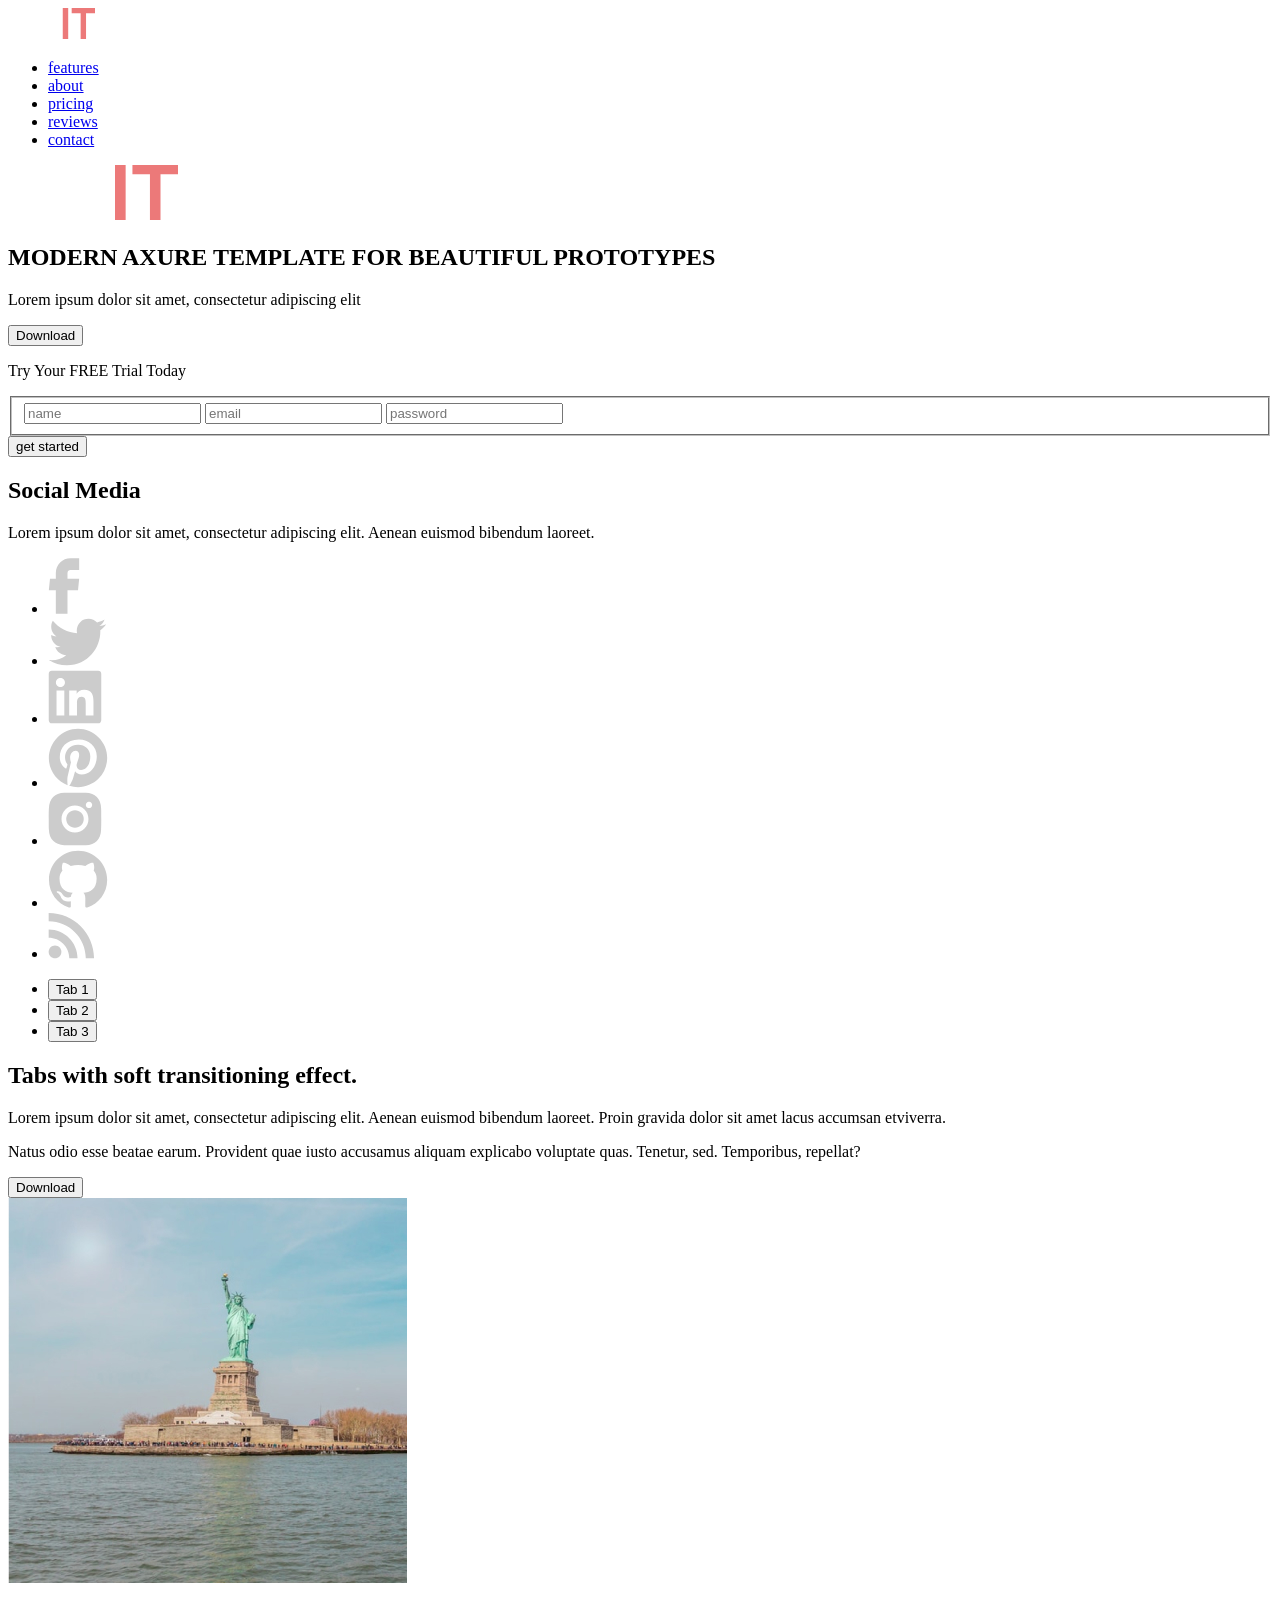
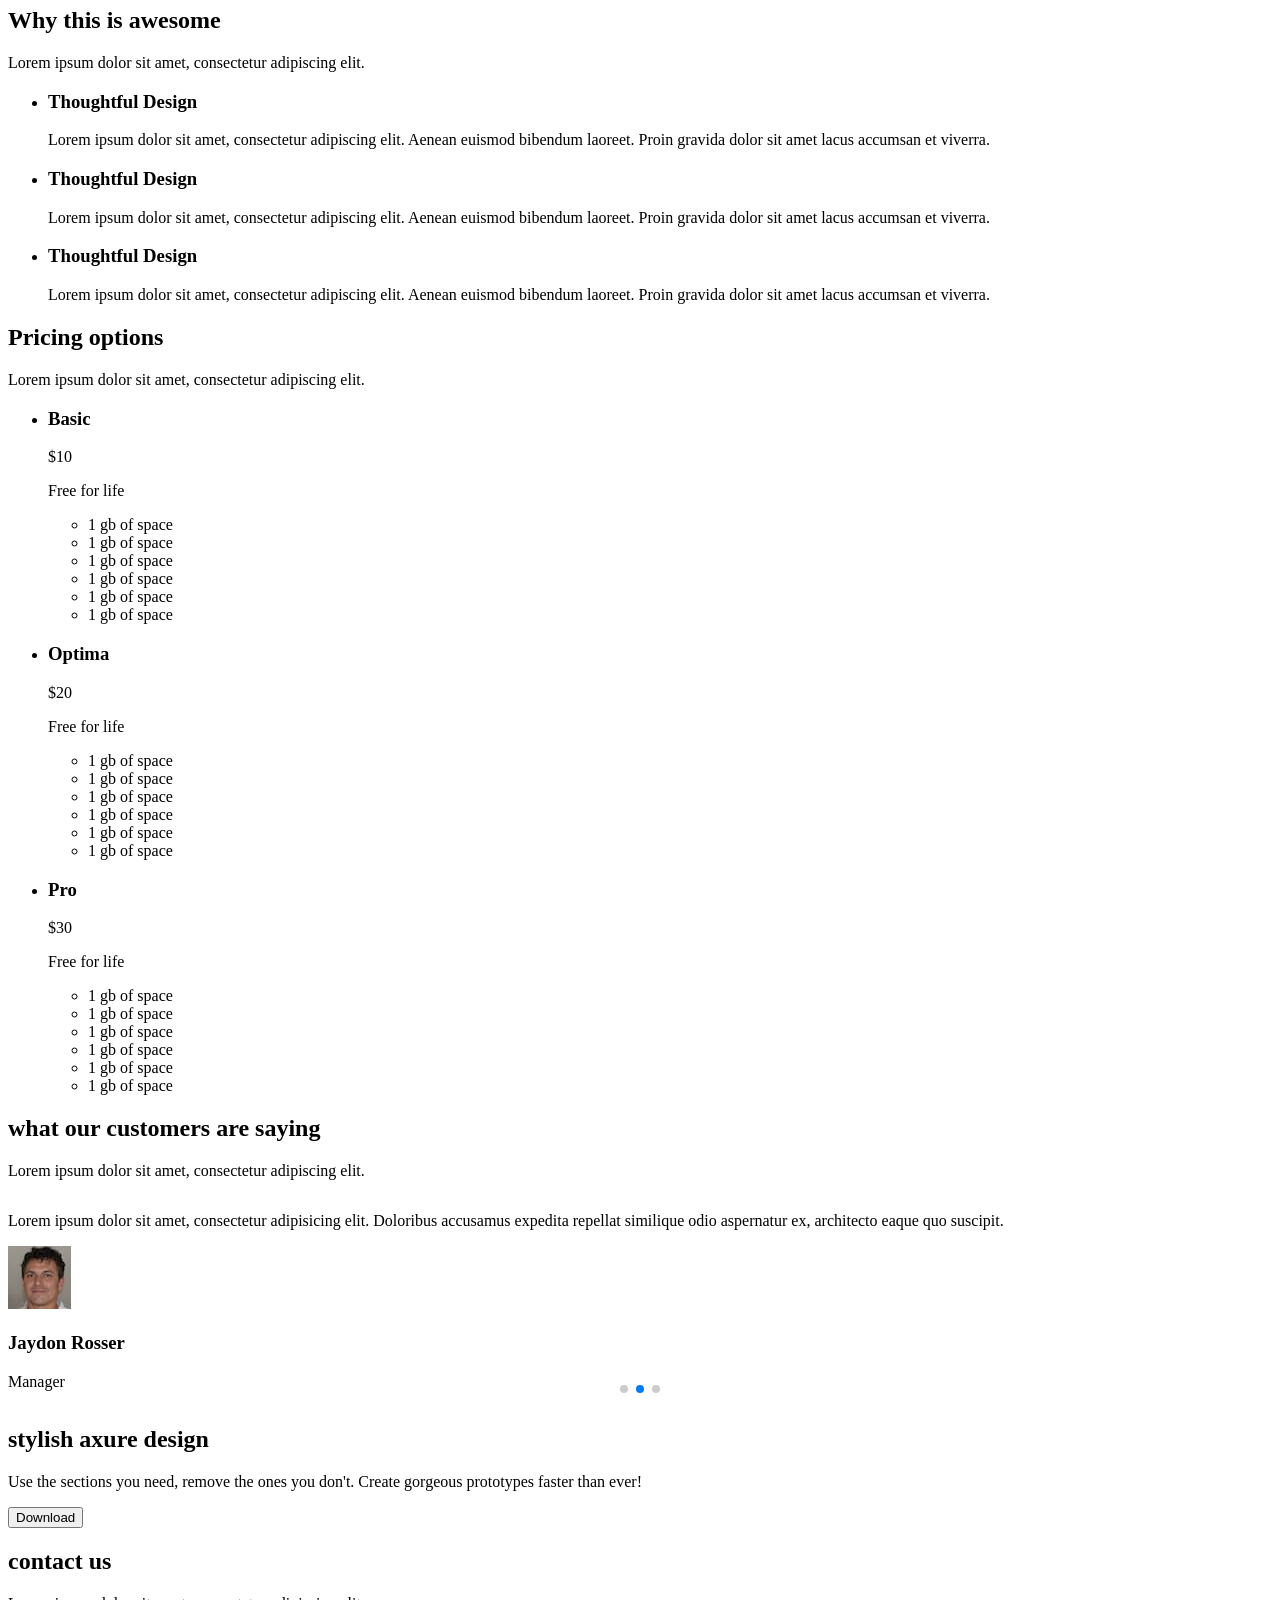
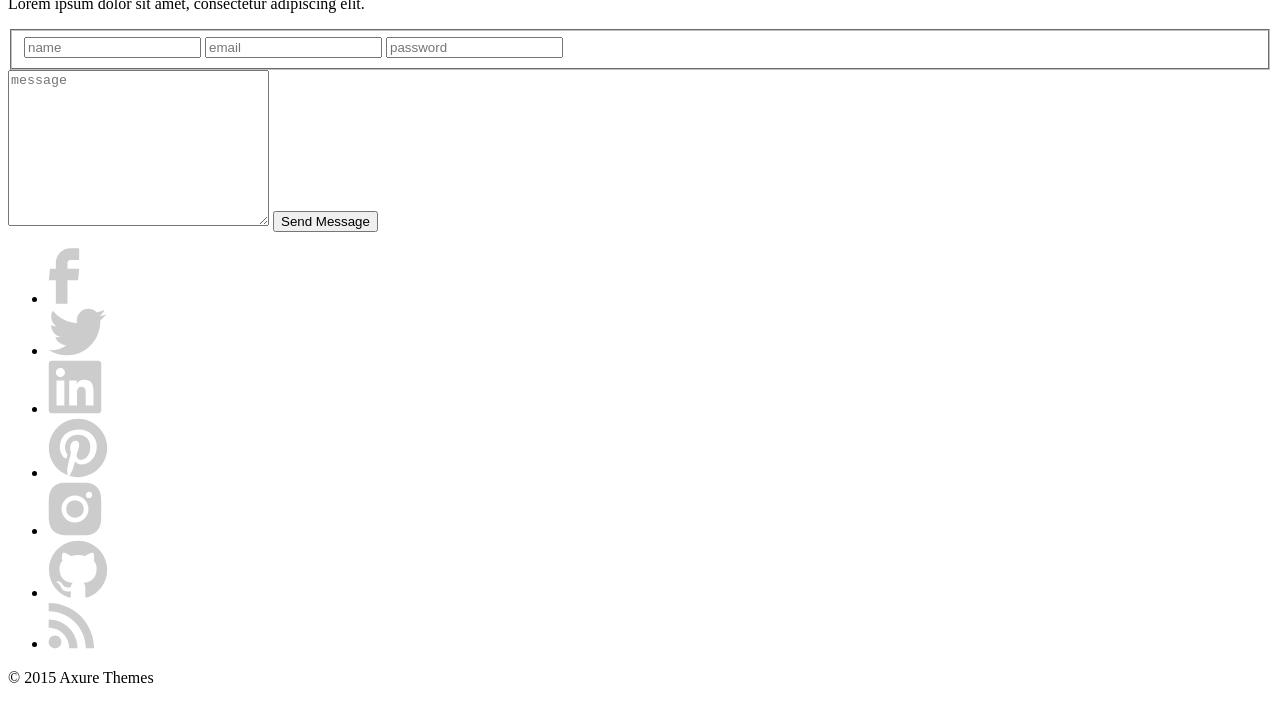
==== commit 2881af99: "L10 Added swiper, made edits" ====
--- a/index.html
+++ b/index.html
@@ -5,13 +5,14 @@
 	<meta charset="UTF-8">
 	<meta http-equiv="X-UA-Compatible" content="IE=edge">
 	<meta name="viewport" content="width=device-width, initial-scale=1.0">
-	<link rel="icon" href="img/favicon.svg" type=" image/svg+xml">
+	<link rel="icon" href="./src/img/favicon.svg" type=" image/svg+xml">
+	<link rel="stylesheet" href="https://cdn.jsdelivr.net/npm/swiper@8/swiper-bundle.min.css">
 	<link rel="preconnect" href="https://fonts.googleapis.com">
 	<link rel="preconnect" href="https://fonts.gstatic.com" crossorigin>
 	<link
 		href="https://fonts.googleapis.com/css2?family=Open+Sans:wght@400;600;700&family=Raleway:wght@400;500;700&display=swap"
 		rel="stylesheet">
-	<link rel="stylesheet" type="text/css" href="css/style.css">
+	<link rel="stylesheet" href="./src/sass/style.scss">
 	<title>Axit</title>
 </head>
 
@@ -19,36 +20,42 @@
 
 	<header class="header-block">
 		<div class="header-block__wrap header container">
-			<img src="img/logo@desktop.svg" alt="Axit logo" width="87px" height="31px" class="header__logo">
-			<nav class="header__nav nav">
-				<ul class="nav__list nav-list">
-					<li class="nav-list__item nav-item">
-						<a href="#features" class="nav-item__link">
-							features 
-						</a>
-					</li>
-					<li class="nav-list__item nav-item">
-						<a href="#about" class="nav-item__link">
-							about 
-						</a>
-					</li>
-					<li class="nav-list__item nav-item">
-						<a href="#pricing" class="nav-item__link">
-							pricing
-						</a>
-					</li>
-					<li class="nav-list__item nav-item">
-						<a href="#reviews" class="nav-item__link">
-							reviews
-						</a>
-					</li>
-					<li class="nav-list__item nav-item">
-						<a href="#contact" class="nav-item__link">
-							contact
-						</a>
-					</li>
-				</ul>
-			</nav>	
+			<img src="./src/img/logo@desktop.svg" alt="Axit logo" width="87px" height="31px" class="header__logo">
+			
+			<div class="header__menu menu">
+				<div class="menu__icon">
+					<span></span>
+				</div>
+				<nav class="menu__nav nav">
+					<ul class="nav__list nav-list">
+						<li class="nav-list__item nav-item">
+							<a href="#features" class="nav-item__link">
+								features 
+							</a>
+						</li>
+						<li class="nav-list__item nav-item">
+							<a href="#about" class="nav-item__link">
+								about 
+							</a>
+						</li>
+						<li class="nav-list__item nav-item">
+							<a href="#pricing" class="nav-item__link">
+								pricing
+							</a>
+						</li>
+						<li class="nav-list__item nav-item">
+							<a href="#reviews" class="nav-item__link">
+								reviews
+							</a>
+						</li>
+						<li class="nav-list__item nav-item">
+							<a href="#contact" class="nav-item__link">
+								contact
+							</a>
+						</li>
+					</ul>
+				</nav>	
+			</div>
 		</div>
 	</header>
 
@@ -58,7 +65,7 @@
 			<div class="overlay">
 			<div class="banner-block__container banner container">
 				<div class="banner__info banner-info">
-					<img src="img/logo@desktop.svg" alt="Axit logo" class="banner-info__logo">
+					<img src="./src/img/logo@desktop.svg" alt="Axit logo" class="banner-info__logo">
 					<h1 class="banner-info__title title">MODERN AXURE TEMPLATE FOR BEAUTIFUL PROTOTYPES </h1>
 					<p class="banner-info__subtitle subtitle">Lorem ipsum dolor sit amet, consectetur adipiscing elit</p>
 					<button type="button" class="banner-info__button button">Download</button>
@@ -97,37 +104,37 @@
 				<ul class="social__list social-list">
 					<li class="social-list__item social-item">
 						<a href="https://www.facebook.com/" aria-label="Facebook" class="social-item__link social-link">
-							<img src="/img/facebook_icon@desktop.svg" alt="Facebook icon" class="social-link__img">
+							<img src="./src/img/facebook_icon@desktop.svg" alt="Facebook icon" class="social-link__img">
 						</a>
 					</li>
 					<li class="social-list__item social-item">
 						<a href="https://twitter.com/" aria-label="Twitter" class="social-item__link social-link">
-							<img src="/img/twitter_icon@desktop.svg" alt="Twitter icon" class="social-link__img">
+							<img src="./src/img/twitter_icon@desktop.svg" alt="Twitter icon" class="social-link__img">
 						</a>
 					</li>
 					<li class="social-list__item social-item">
 						<a href="https://www.linkedin.com/" aria-label="Linkedin" class="social-item__link social-link">
-							<img src="/img/linkedin_icon@desktop.svg" alt="Linkedin icon" class="social-link__img">
+							<img src="./src/img/linkedin_icon@desktop.svg" alt="Linkedin icon" class="social-link__img">
 						</a>
 					</li>
 					<li class="social-list__item social-item">
 						<a href="https://www.pinterest.com/" aria-label="Pinterest" class="social-item__link social-link">
-							<img src="/img/pinterest_icon@desktop.svg" alt="Pinterest icon" class="social-link__img">
+							<img src="./src/img/pinterest_icon@desktop.svg" alt="Pinterest icon" class="social-link__img">
 						</a>
 					</li>
 					<li class="social-list__item social-item">
 						<a href="https://www.instagram.com/" aria-label="Instagram" class="social-item__link social-link">
-							<img src="/img/instagram_icon@desktop.svg" alt="Instagram icon" class="social-link__img">
+							<img src="./src/img/instagram_icon@desktop.svg" alt="Instagram icon" class="social-link__img">
 						</a>
 					</li>
 					<li class="social-list__item social-item">
 						<a href="https://github.com/" aria-label="Github" class="social-item__link social-link">
-							<img src="/img/github_icon@desktop.svg" alt="Github icon" class="social-link__img">
+							<img src="./src/img/github_icon@desktop.svg" alt="Github icon" class="social-link__img">
 						</a>
 					</li>
 					<li class="social-list__item social-item">
 						<a href="https://rss.com/" aria-label="RSS" class="social-item__link social-link">
-							<img src="/img/rss_icon@desktop.svg" alt="RSS icon" class="social-link__img">
+							<img src="./src/img/rss_icon@desktop.svg" alt="RSS icon" class="social-link__img">
 						</a>
 					</li>
 				</ul>
@@ -159,8 +166,8 @@
 					<button type="button" class="tab-info__button button">Download</button>
 				</div>
 					<picture class="tab__pic tab-pic">
-						<source srcset="img/tabs_img_1@desktop.jpg"  media="(min-width: 1510px)">
-						<img src="img/tabs_img_1@tablet.jpg" alt="Fisrst tab img">
+						<source srcset="./src/img/tabs_img_1@desktop.jpg"  media="(min-width: 1510px)">
+						<img src="./src/img/tabs_img_1@tablet.jpg" alt="Fisrst tab img">
 					</picture>
 			</div>
 		</section>
@@ -238,53 +245,68 @@
 			</div>
 		  </section>
 		
-		<section id="reviews" class="customers-block container">
+		  <section id="reviews" class="customers-block container">
 			<h2 class="customers-block__title title">what our customers are saying</h2>
 			<p class="customers-block__subtitle subtitle">Lorem ipsum dolor sit amet, consectetur adipiscing elit.</p>
-			<ul class="customers-block__list comments-list list">
-				<li class="comments-list__item list-item comment">
-					<div class="comment__block comment-block">
-						<p class="comment-block__text">
-							Lorem ipsum dolor sit amet, consectetur adipisicing elit. Doloribus accusamus expedita repellat similique odio aspernatur ex, architecto eaque quo suscipit.
-						</p>
+			<div class="customers-block__swiper swiper">
+				<div class="customers-block__list comments-list  swiper-wrapper">
+					<div class="comments-list__item comment swiper-slide">
+						<div class="comment__block comment-block">
+							<p class="comment-block__text">
+								Lorem ipsum dolor sit amet, consectetur adipisicing elit. Doloribus accusamus expedita repellat similique odio aspernatur ex, architecto eaque quo suscipit.
+							</p>
+						</div>
+						<div class="comment__customer customer">
+							<picture class="customer__avatar">
+								<source srcset="./src/img/customer_avatar_1@desktop.jpg"  media="(min-width: 1510px)">
+								<source srcset="./src/img/customer_avatar_1@tablet.jpg"  media="(min-width: 1024px)">
+								<img src="./src/img/customer_avatar_1@mobile.jpg" alt="Fisrst tab img">
+							</picture>
+							<div class="customer__info customer-info">
+								<h3 class="customer-info__name">Davis Rhiel Madsen</h3>
+								<p class="customer-info__career">Manager</p>
+							</div>
+						</div>
 					</div>
-					<div class="comment__customer customer">
-						<img src="img/customer_avatar_1@desktop.jpg" alt="Davis Rhiel Madden avatar" width="70px" height="70px" class="customer__avatar">
-						<div class="customer__info customer-info">
-							<h3 class="customer-info__name">Davis Rhiel Madsen</h3>
-							<p class="customer-info__career">Manager</p>
+					<div class="comments-list__item list-item comment swiper-slide">
+						<div class="comment__block comment-block">
+							<p class="comment-block__text">
+								Lorem ipsum dolor sit amet, consectetur adipisicing elit. Doloribus accusamus expedita repellat similique odio aspernatur ex, architecto eaque quo suscipit.
+							</p>
+						</div>
+						<div class="comment__customer customer">
+							<picture class="customer__avatar">
+								<source srcset="./src/img/customer_avatar_2@desktop.jpg"  media="(min-width: 1510px)">
+								<source srcset="./src/img/customer_avatar_2@tablet.jpg"  media="(min-width: 1024px)">
+								<img src="./src/img/customer_avatar_2@mobile.jpg" alt="Fisrst tab img">
+							</picture>
+							<div class="customer__info customer-info">
+								<h3 class="customer-info__name">Jaydon Rosser</h3>
+								<p class="customer-info__career">Manager</p>
+							</div>
 						</div>
 					</div>
-				</li>
-				<li class="comments-list__item list-item comment">
-					<div class="comment__block comment-block">
-						<p class="comment-block__text">
-							Lorem ipsum dolor sit amet, consectetur adipisicing elit. Doloribus accusamus expedita repellat similique odio aspernatur ex, architecto eaque quo suscipit.
-						</p>
+					<div class="comments-list__item list-item comment swiper-slide">
+						<div class="comment__block comment-block">
+							<p class="comment-block__text">
+								Lorem ipsum dolor sit amet, consectetur adipisicing elit. Doloribus accusamus expedita repellat similique odio aspernatur ex, architecto eaque quo suscipit.
+							</p>
+						</div>
+						<div class="comment__customer customer">
+							<picture class="customer__avatar">
+								<source srcset="./src/img/customer_avatar_3@desktop.jpg"  media="(min-width: 1510px)">
+								<source srcset="./src/img/customer_avatar_3@tablet.jpg"  media="(min-width: 1024px)">
+								<img src="./src/img/customer_avatar_3@mobile.jpg" alt="Fisrst tab img">
+							</picture>
+							<div class="customer__info customer-info">
+								<h3 class="customer-info__name">Cooper Dorwart</h3>
+								<p class="customer-info__career">Manager</p>
+							</div>
+						</div>
 					</div>
-					<div class="comment__customer customer">
-						<img src="img/customer_avatar_2@desktop.jpg" alt="Jaydon Rosser avatar" width="70px" height="70px" class="customer__avatar">
-						<div class="customer__info customer-info">
-							<h3 class="customer-info__name">Jaydon Rosser</h3>
-							<p class="customer-info__career">Manager</p>
-						</div>
-					</div>
-				</li>
-				<li class="comments-list__item list-item comment">
-					<div class="comment__block comment-block">
-						<p class="comment-block__text">
-							Lorem ipsum dolor sit amet, consectetur adipisicing elit. Doloribus accusamus expedita repellat similique odio aspernatur ex, architecto eaque quo suscipit.
-						</p>
-					</div>
-					<div class="comment__customer customer">
-						<img src="img/customer_avatar_3@desktop.jpg" alt="Cooper Dorwart avatar" width="70px" height="70px" class="customer__avatar">
-						<div class="customer__info customer-info">
-							<h3 class="customer-info__name">Cooper Dorwart</h3>
-							<p class="customer-info__career">Manager</p>
-						</div>
-					</div>
-				</li>
-			</ul>
+				</div>
+				<div class="swiper-pagination"></div>
+			</div>
 		</section>
 
 		<section class="design-block">
@@ -332,37 +354,37 @@
 			<ul class="footer-block__list footer-list">
 				<li class="footer-list__item footer-item">
 					<a href="https://www.facebook.com/" aria-label="Facebook" class="footer-item__link footer-link">
-						<img src="/img/facebook_icon@desktop.svg" alt="Facebook icon" class="footer-link__img">
+						<img src="./src/img/facebook_icon@desktop.svg" alt="Facebook icon" class="footer-link__img">
 					</a>
 				</li>
 				<li class="footer-list__item footer-item">
 					<a href="https://twitter.com/" aria-label="Twitter" class="footer-item__link footer-link">
-						<img src="/img/twitter_icon@desktop.svg" alt="Twitter icon" class="footer-link__img">
+						<img src="./src/img/twitter_icon@desktop.svg" alt="Twitter icon" class="footer-link__img">
 					</a>
 				</li>
 				<li class="footer-list__item footer-item">
 					<a href="https://www.linkedin.com/" aria-label="Linkedin" class="footer-item__link footer-link">
-						<img src="/img/linkedin_icon@desktop.svg" alt="Linkedin icon" class="footer-link__img">
+						<img src="./src/img/linkedin_icon@desktop.svg" alt="Linkedin icon" class="footer-link__img">
 					</a>
 				</li>
 				<li class="footer-list__item footer-item">
 					<a href="https://www.pinterest.com/" aria-label="Pinterest" class="footer-item__link footer-link">
-						<img src="/img/pinterest_icon@desktop.svg" alt="Pinterest icon" class="footer-link__img">
+						<img src="./src/img/pinterest_icon@desktop.svg" alt="Pinterest icon" class="footer-link__img">
 					</a>
 				</li>
 				<li class="footer-list__item footer-item">
 					<a href="https://www.instagram.com/" aria-label="Instagram" class="footer-item__link footer-link">
-						<img src="/img/instagram_icon@desktop.svg" alt="Instagram icon" class="footer-link__img">
+						<img src="./src/img/instagram_icon@desktop.svg" alt="Instagram icon" class="footer-link__img">
 					</a>
 				</li>
 				<li class="footer-list__item footer-item">
 					<a href="https://github.com/" aria-label="Github" class="footer-item__link footer-link">
-						<img src="/img/github_icon@desktop.svg" alt="Github icon" class="footer-link__img">
+						<img src="./src/img/github_icon@desktop.svg" alt="Github icon" class="footer-link__img">
 					</a>
 				</li>
 				<li class="footer-list__item footer-item">
 					<a href="https://rss.com/"  aria-label="RSS" class="footer-item__link footer-link">
-						<img src="/img/rss_icon@desktop.svg" alt="RSS icon" class="footer-link__img">
+						<img src="./src/img/rss_icon@desktop.svg" alt="RSS icon" class="footer-link__img">
 					</a>
 				</li>
 			</ul>
@@ -371,6 +393,10 @@
 			</p>
 		</div>
 	</footer>
+
+	<script src="https://cdn.jsdelivr.net/npm/swiper@8/swiper-bundle.min.js"></script>
+	<script src="./src/js/header.js"></script>
+	<script src="./src/js/swiper.js"></script>
 	
 </body>
 
